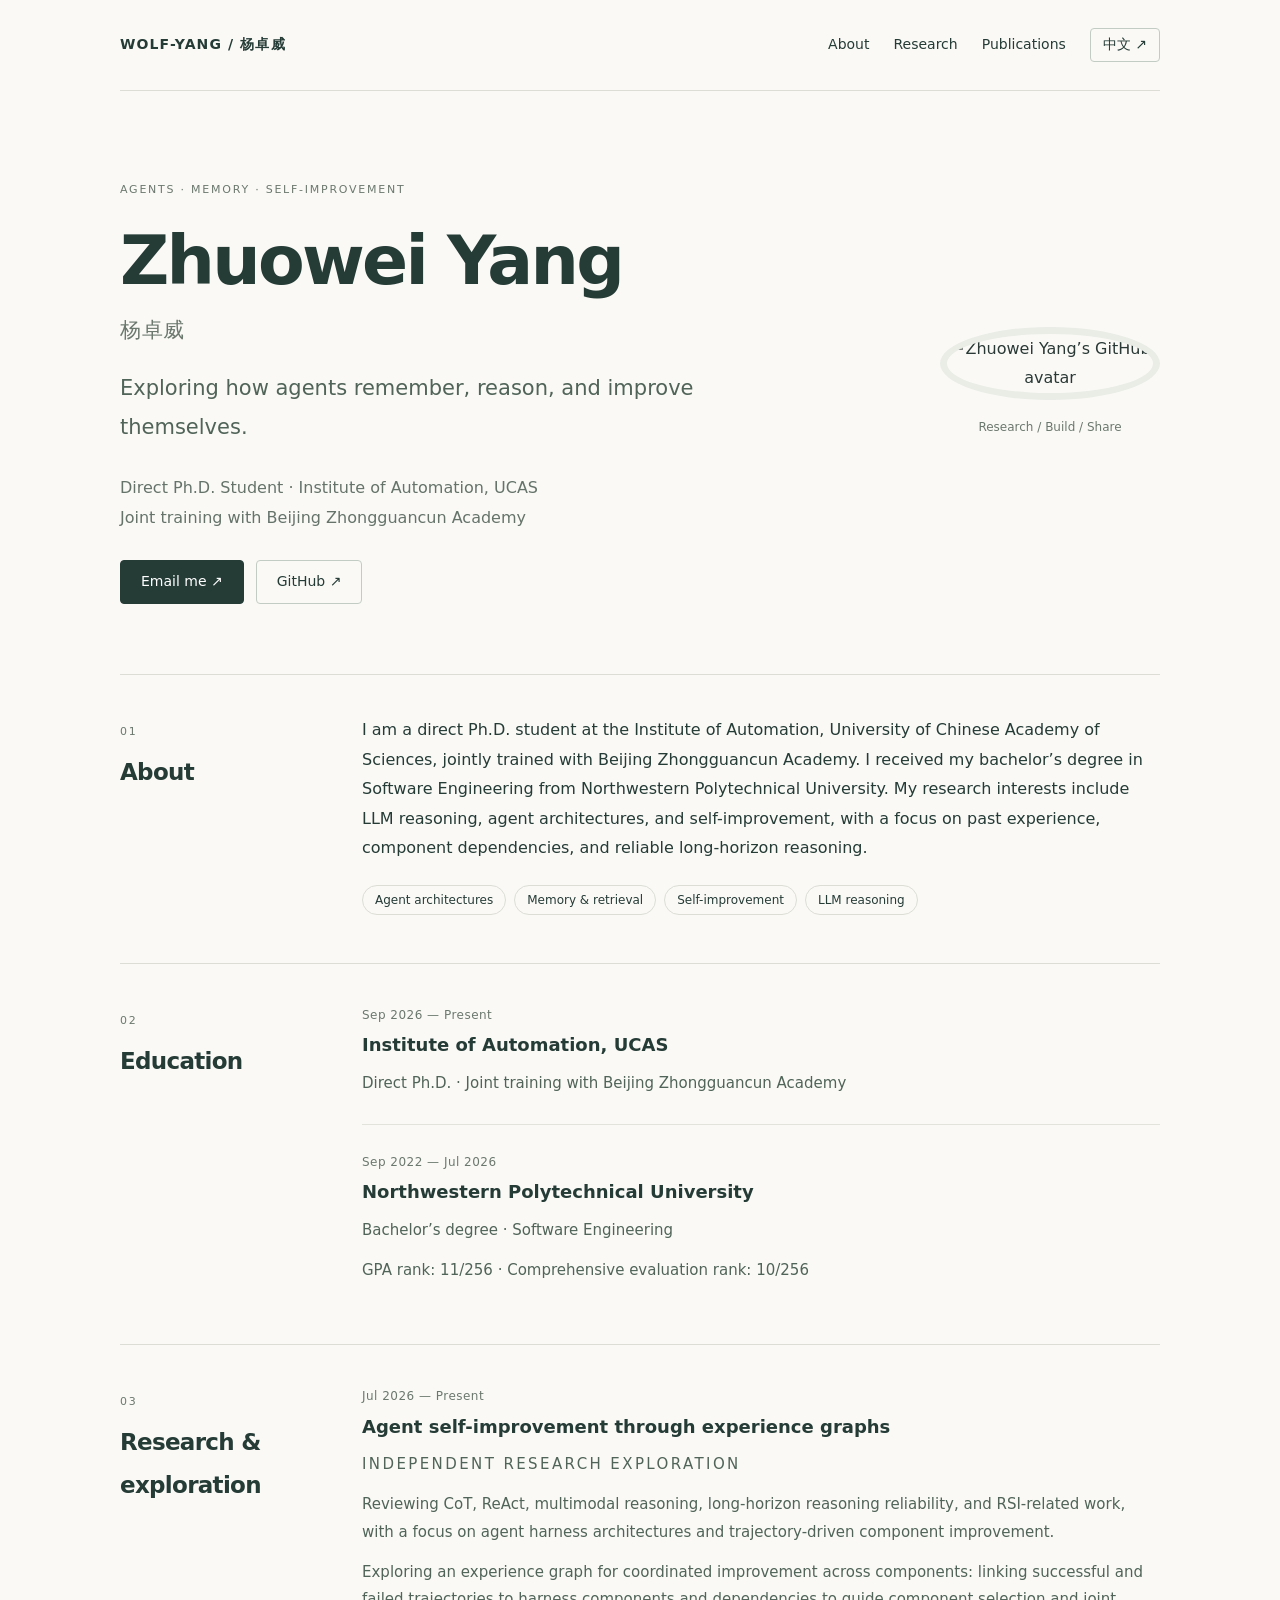
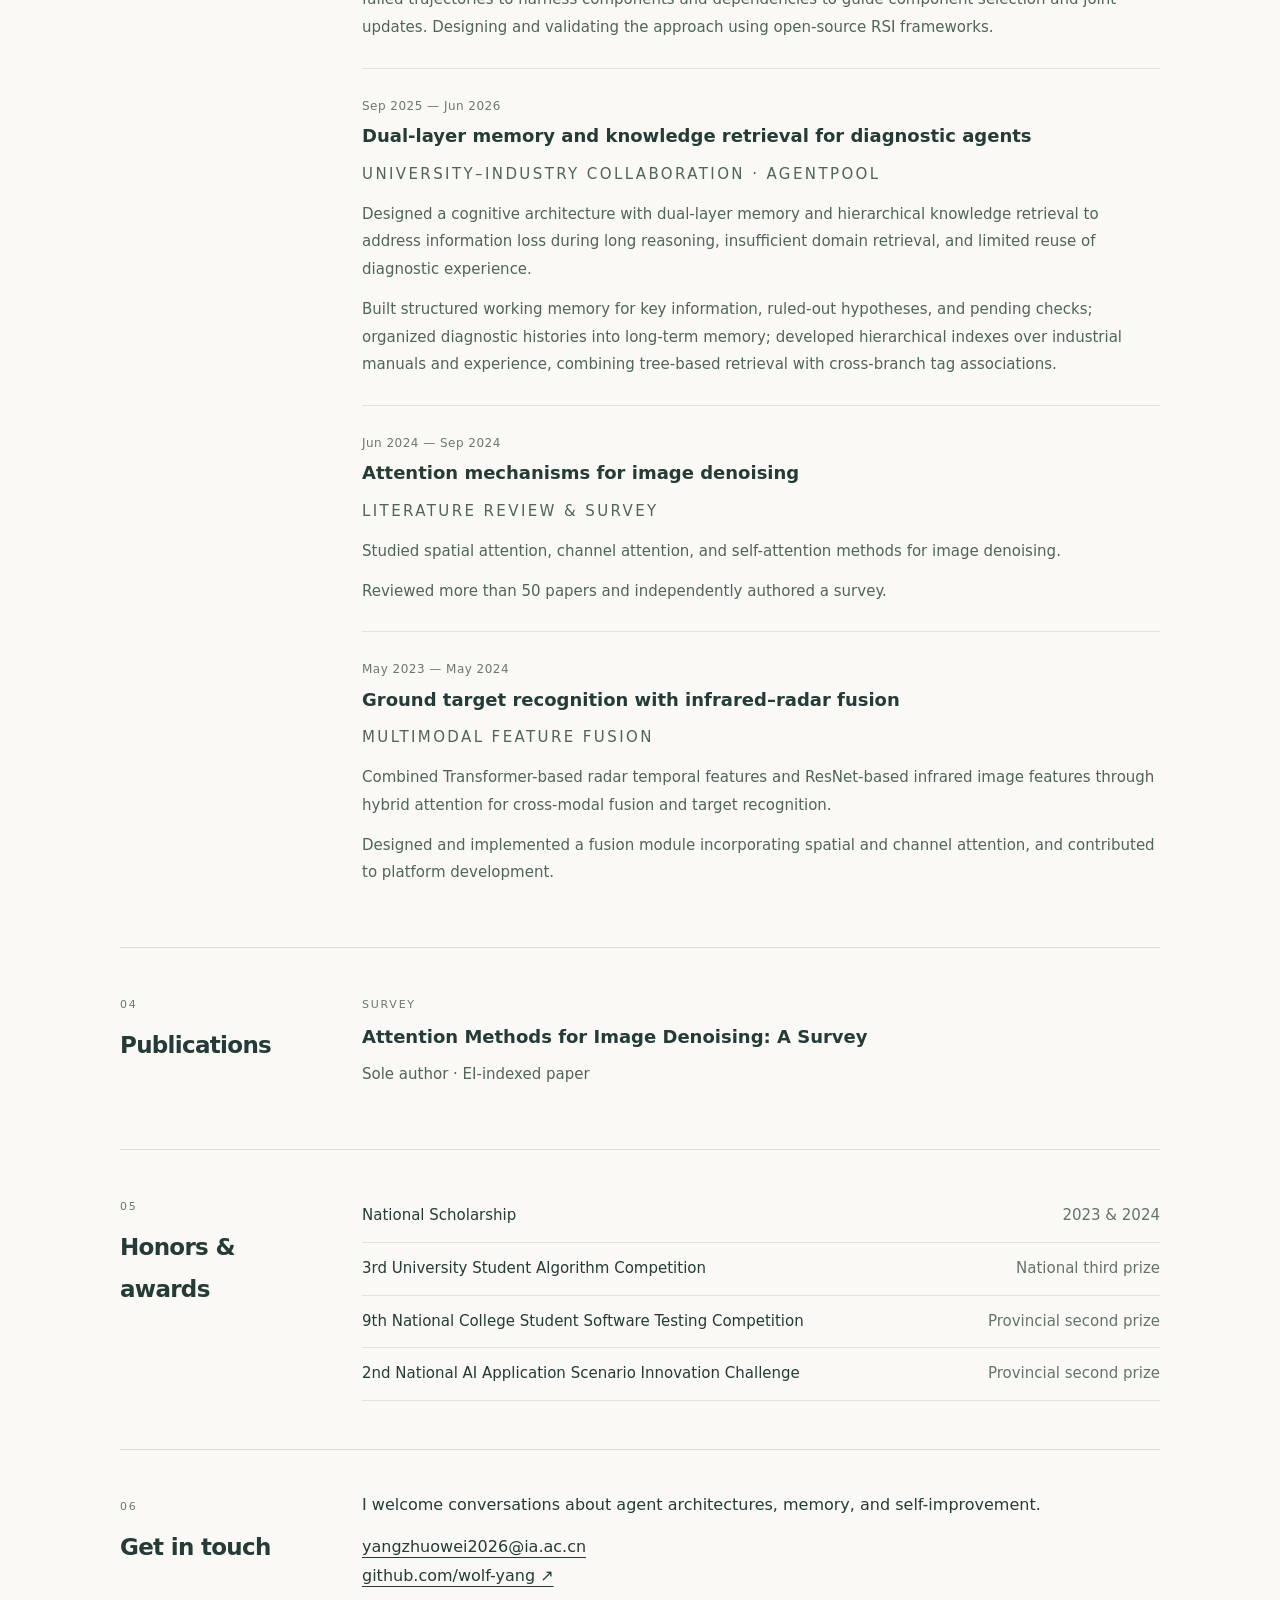
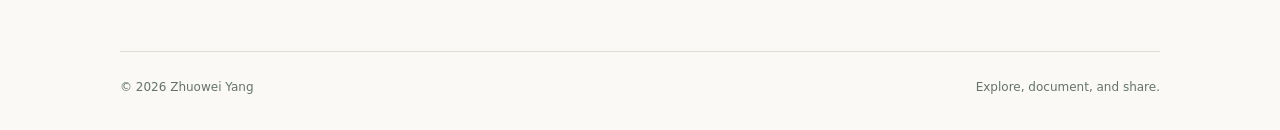
==== en.html @ c6e0c9f1 "Build bilingual personal website based on November 2026 CV" ====
<!doctype html><html lang="en"><head><meta charset="utf-8"><meta name="viewport" content="width=device-width,initial-scale=1"><title>Zhuowei Yang | Research</title><meta name="description" content="Exploring how agents remember, reason, and improve themselves."><link rel="stylesheet" href="style.css"><link rel="alternate" hreflang="zh-CN" href="https://wolf-yang.github.io/"><link rel="alternate" hreflang="en" href="https://wolf-yang.github.io/en.html"><link rel="canonical" href="https://wolf-yang.github.io/en.html"></head><body><div class="wrap"><header><a class="brand" href="#home">WOLF-YANG / 杨卓威</a><nav aria-label="Main navigation"><a href="#about">About</a><a href="#research">Research</a><a href="#publications">Publications</a><a class="language" href="index.html" lang="zh-CN">中文 ↗</a></nav></header><main id="home"><section class="hero"><div><span class="eyebrow">Agents · Memory · Self-improvement</span><h1>Zhuowei Yang<small>杨卓威</small></h1><p class="lead">Exploring how agents remember, reason, and improve themselves.</p><p class="muted">Direct Ph.D. Student · Institute of Automation, UCAS<br>Joint training with Beijing Zhongguancun Academy</p><div class="actions"><a class="button primary" href="mailto:yangzhuowei2026@ia.ac.cn">Email me ↗</a><a class="button" href="https://github.com/wolf-yang">GitHub ↗</a></div></div><div class="portrait"><img class="avatar" src="https://avatars.githubusercontent.com/u/239370938?v=4" alt="Zhuowei Yang’s GitHub avatar" width="170" height="170"><p>Research / Build / Share</p></div></section><section class="section" id="about"><div><span class="label">01</span><h2>About</h2></div><div><p>I am a direct Ph.D. student at the Institute of Automation, University of Chinese Academy of Sciences, jointly trained with Beijing Zhongguancun Academy. I received my bachelor’s degree in Software Engineering from Northwestern Polytechnical University. My research interests include LLM reasoning, agent architectures, and self-improvement, with a focus on past experience, component dependencies, and reliable long-horizon reasoning.</p><div class="tags"><span class="tag">Agent architectures</span><span class="tag">Memory & retrieval</span><span class="tag">Self-improvement</span><span class="tag">LLM reasoning</span></div></div></section><section class="section" id="education"><div><span class="label">02</span><h2>Education</h2></div><div><article class="entry"><div class="date">Sep 2026 — Present</div><h3>Institute of Automation, UCAS</h3><p>Direct Ph.D. · Joint training with Beijing Zhongguancun Academy</p></article><article class="entry"><div class="date">Sep 2022 — Jul 2026</div><h3>Northwestern Polytechnical University</h3><p>Bachelor’s degree · Software Engineering</p><p>GPA rank: 11/256 · Comprehensive evaluation rank: 10/256</p></article></div></section><section class="section" id="research"><div><span class="label">03</span><h2>Research & exploration</h2></div><div><article class="entry"><div class="date">Jul 2026 — Present</div><h3>Agent self-improvement through experience graphs</h3><p class="label">Independent research exploration</p><p>Reviewing CoT, ReAct, multimodal reasoning, long-horizon reasoning reliability, and RSI-related work, with a focus on agent harness architectures and trajectory-driven component improvement.</p><p>Exploring an experience graph for coordinated improvement across components: linking successful and failed trajectories to harness components and dependencies to guide component selection and joint updates. Designing and validating the approach using open-source RSI frameworks.</p></article><article class="entry"><div class="date">Sep 2025 — Jun 2026</div><h3>Dual-layer memory and knowledge retrieval for diagnostic agents</h3><p class="label">University–industry collaboration · AgentPool</p><p>Designed a cognitive architecture with dual-layer memory and hierarchical knowledge retrieval to address information loss during long reasoning, insufficient domain retrieval, and limited reuse of diagnostic experience.</p><p>Built structured working memory for key information, ruled-out hypotheses, and pending checks; organized diagnostic histories into long-term memory; developed hierarchical indexes over industrial manuals and experience, combining tree-based retrieval with cross-branch tag associations.</p></article><article class="entry"><div class="date">Jun 2024 — Sep 2024</div><h3>Attention mechanisms for image denoising</h3><p class="label">Literature review & survey</p><p>Studied spatial attention, channel attention, and self-attention methods for image denoising.</p><p>Reviewed more than 50 papers and independently authored a survey.</p></article><article class="entry"><div class="date">May 2023 — May 2024</div><h3>Ground target recognition with infrared–radar fusion</h3><p class="label">Multimodal feature fusion</p><p>Combined Transformer-based radar temporal features and ResNet-based infrared image features through hybrid attention for cross-modal fusion and target recognition.</p><p>Designed and implemented a fusion module incorporating spatial and channel attention, and contributed to platform development.</p></article></div></section><section class="section" id="publications"><div><span class="label">04</span><h2>Publications</h2></div><div><article class="entry"><span class="label">Survey</span><h3>Attention Methods for Image Denoising: A Survey</h3><p>Sole author · EI-indexed paper</p></article></div></section><section class="section" id="awards"><div><span class="label">05</span><h2>Honors & awards</h2></div><div><div class="award"><span>National Scholarship</span><span>2023 & 2024</span></div><div class="award"><span>3rd University Student Algorithm Competition</span><span>National third prize</span></div><div class="award"><span>9th National College Student Software Testing Competition</span><span>Provincial second prize</span></div><div class="award"><span>2nd National AI Application Scenario Innovation Challenge</span><span>Provincial second prize</span></div></div></section><section class="section" id="contact"><div><span class="label">06</span><h2>Get in touch</h2></div><div><p>I welcome conversations about agent architectures, memory, and self-improvement.</p><a class="email" href="mailto:yangzhuowei2026@ia.ac.cn">yangzhuowei2026@ia.ac.cn</a><p><a href="https://github.com/wolf-yang">github.com/wolf-yang ↗</a></p></div></section></main><footer><span>© 2026 Zhuowei Yang</span><span>Explore, document, and share.</span></footer></div></body></html>
---- style.css ----
*{box-sizing:border-box}html{scroll-behavior:smooth;scroll-padding-top:32px}body{margin:0;background:#faf9f6;color:#253b36;font:16px/1.85 system-ui,-apple-system,"Segoe UI",sans-serif}a{color:inherit;text-underline-offset:5px}a:focus-visible{outline:3px solid #a46a27;outline-offset:6px}.wrap{max-width:1120px;margin:auto;padding:0 40px}header{padding:28px 0;border-bottom:1px solid #dcded5;display:flex;justify-content:space-between;gap:24px;align-items:center}.brand{font-weight:700;text-decoration:none;letter-spacing:.08em;font-size:14px}nav{display:flex;gap:24px;font-size:14px;align-items:center}nav a{text-decoration:none}.language{border:1px solid #c3ccc4;border-radius:4px;padding:3px 12px}.hero{padding:82px 0 70px;display:grid;grid-template-columns:1fr 220px;gap:70px;align-items:center}.eyebrow,.label{font-size:11px;text-transform:uppercase;letter-spacing:.16em;color:#6b786e}h1{font-size:clamp(42px,6vw,68px);line-height:1.2;letter-spacing:-.04em;margin:18px 0}h1 small{display:block;font-size:21px;font-weight:400;letter-spacing:.03em;margin-top:16px;color:#6b786e}.lead{font-size:21px;max-width:620px;margin:26px 0;color:#506459}.avatar{width:170px;height:170px;border-radius:50%;object-fit:cover;filter:grayscale(30%);border:7px solid #e9ede4}.portrait{text-align:center}.portrait p{font-size:12px;color:#6b786e;margin-top:16px}.actions{display:flex;flex-wrap:wrap;gap:12px;margin-top:28px}.button{padding:8px 20px;border:1px solid #c3ccc4;border-radius:4px;text-decoration:none;font-size:14px}.primary{background:#253b36;color:#fff;border-color:#253b36}.section{border-top:1px solid #dcded5;padding:40px 0 48px;display:grid;grid-template-columns:210px 1fr;gap:32px}h2{font-size:23px;margin:6px 0 0;letter-spacing:-.03em}h3{font-size:18px;margin:5px 0 10px;font-weight:650;line-height:1.6}p{margin:0 0 12px}.muted{color:#65736b}.tags{display:flex;gap:8px;flex-wrap:wrap;margin-top:22px}.tag{padding:3px 12px;border:1px solid #dcded5;border-radius:30px;font-size:12px}.entry+.entry{border-top:1px solid #e2e4dc;margin-top:26px;padding-top:26px}.entry .date{font-size:12px;color:#6b786e;letter-spacing:.04em}.entry p{font-size:15px;color:#506459}.entry ul{margin:8px 0 0;padding-left:20px;font-size:15px;color:#506459}.award{display:flex;justify-content:space-between;gap:30px;padding:12px 0;border-bottom:1px solid #e2e4dc;font-size:15px}.award span:last-child{flex-shrink:0;color:#65736b}footer{border-top:1px solid #dcded5;display:flex;justify-content:space-between;padding:24px 0 32px;font-size:12px;color:#65736b}.email{overflow-wrap:anywhere}@media(max-width:760px){.wrap{padding:0 22px}header{flex-wrap:wrap;gap:14px}nav{gap:16px;font-size:13px}.hero{grid-template-columns:1fr;padding:45px 0;gap:24px}.portrait{display:none}.section{grid-template-columns:1fr;gap:20px;padding:28px 0 34px}.lead{font-size:18px}.award{flex-direction:column;gap:0}footer{gap:14px;flex-wrap:wrap}}@media(prefers-reduced-motion:reduce){html{scroll-behavior:auto}}
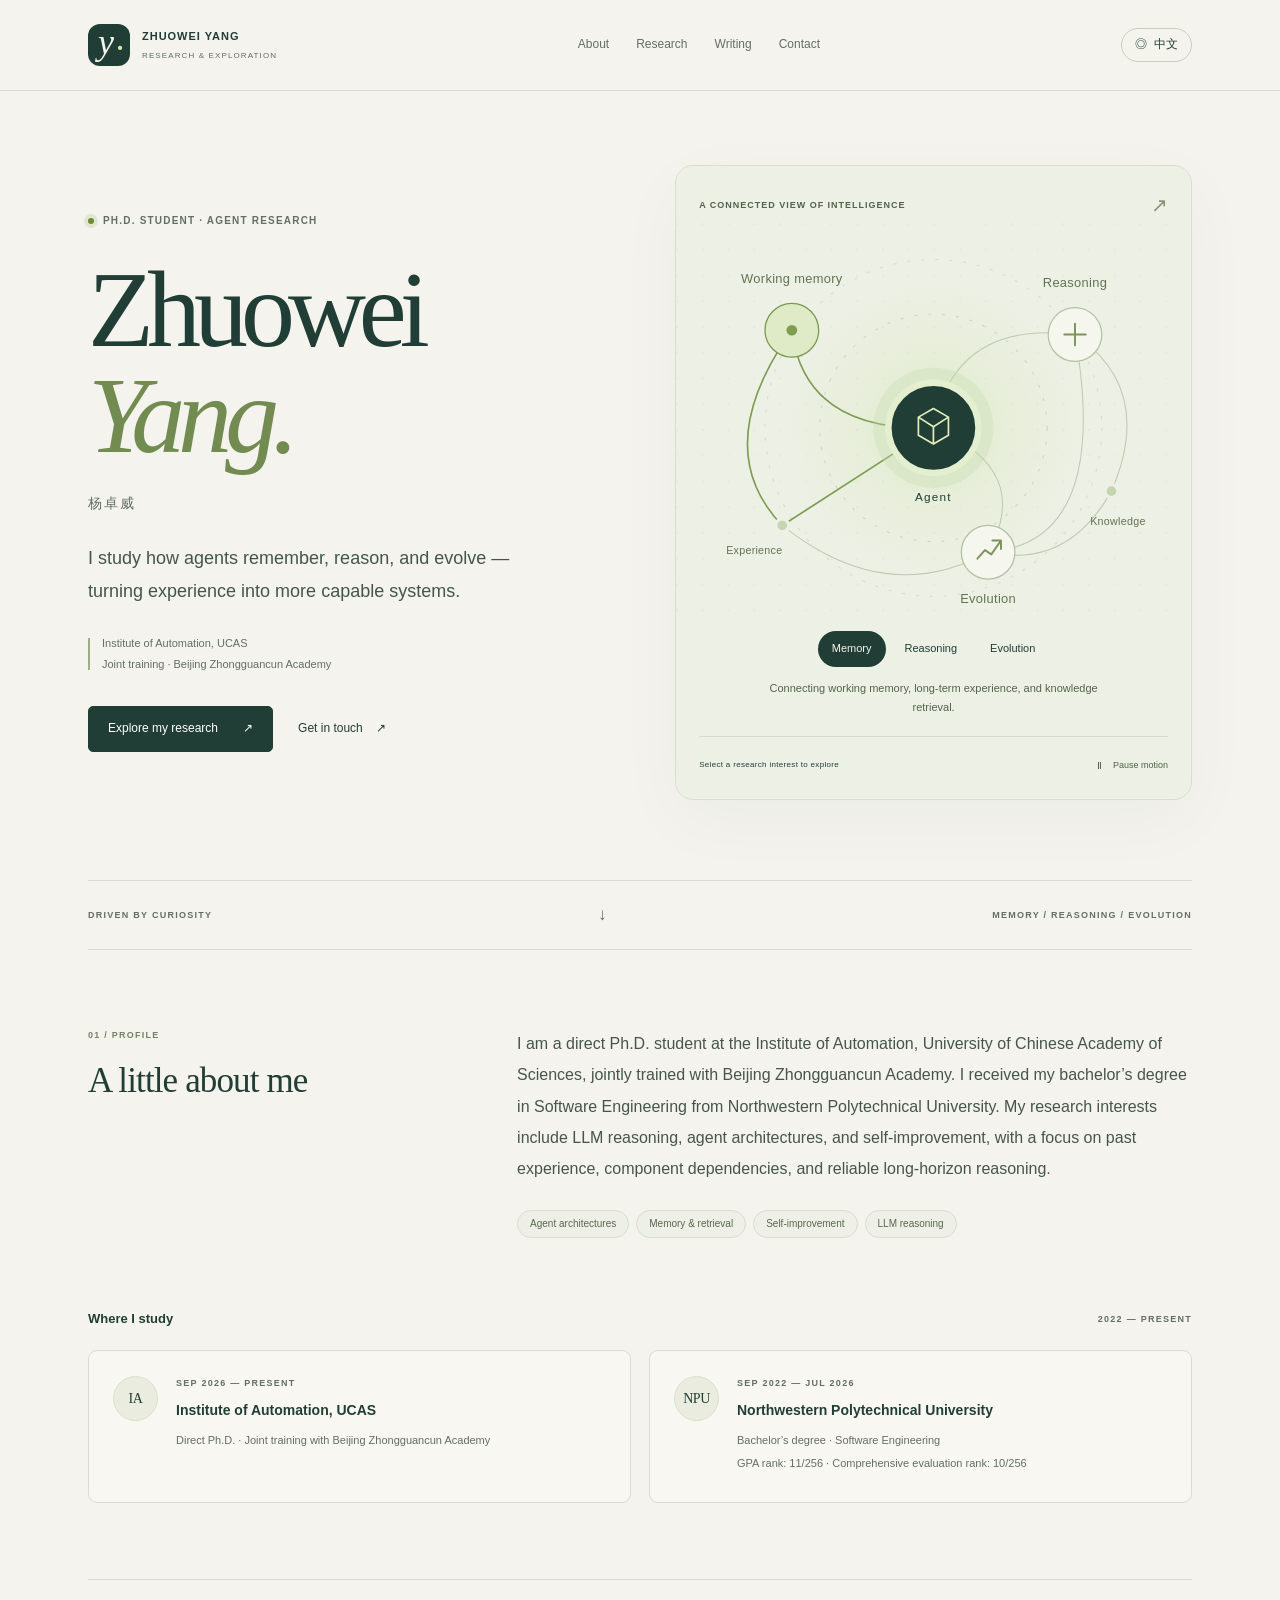
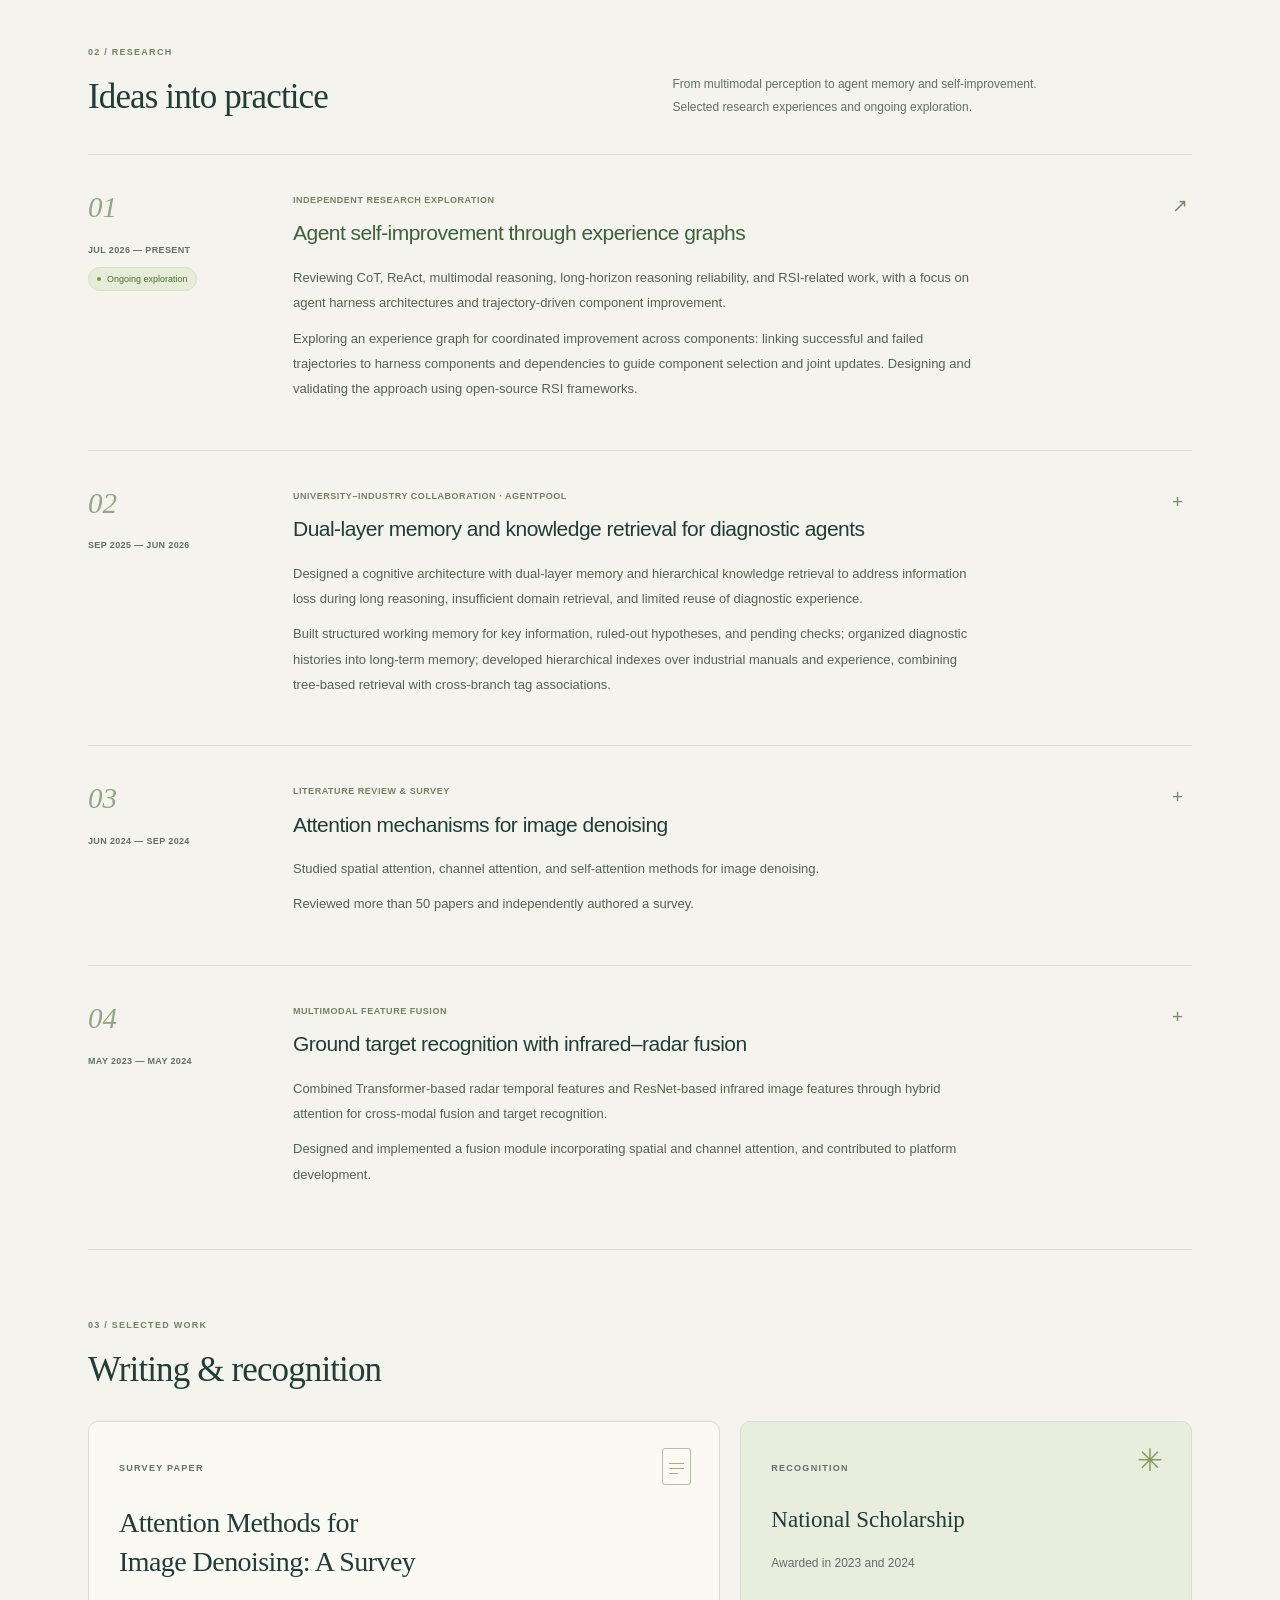
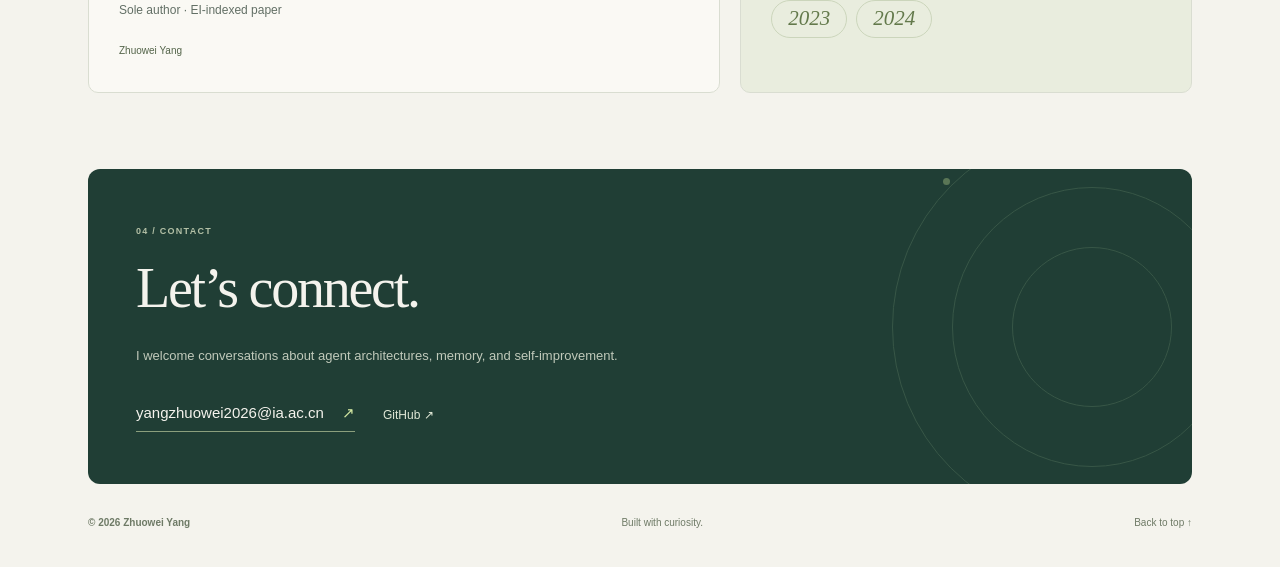
==== commit eb808256: "Redesign personal site with English default and interactive research graph" ====
--- a/en.html
+++ b/en.html
@@ -1 +1,27 @@
-<!doctype html><html lang="en"><head><meta charset="utf-8"><meta name="viewport" content="width=device-width,initial-scale=1"><title>Zhuowei Yang | Research</title><meta name="description" content="Exploring how agents remember, reason, and improve themselves."><link rel="stylesheet" href="style.css"><link rel="alternate" hreflang="zh-CN" href="https://wolf-yang.github.io/"><link rel="alternate" hreflang="en" href="https://wolf-yang.github.io/en.html"><link rel="canonical" href="https://wolf-yang.github.io/en.html"></head><body><div class="wrap"><header><a class="brand" href="#home">WOLF-YANG / 杨卓威</a><nav aria-label="Main navigation"><a href="#about">About</a><a href="#research">Research</a><a href="#publications">Publications</a><a class="language" href="index.html" lang="zh-CN">中文 ↗</a></nav></header><main id="home"><section class="hero"><div><span class="eyebrow">Agents · Memory · Self-improvement</span><h1>Zhuowei Yang<small>杨卓威</small></h1><p class="lead">Exploring how agents remember, reason, and improve themselves.</p><p class="muted">Direct Ph.D. Student · Institute of Automation, UCAS<br>Joint training with Beijing Zhongguancun Academy</p><div class="actions"><a class="button primary" href="mailto:yangzhuowei2026@ia.ac.cn">Email me ↗</a><a class="button" href="https://github.com/wolf-yang">GitHub ↗</a></div></div><div class="portrait"><img class="avatar" src="https://avatars.githubusercontent.com/u/239370938?v=4" alt="Zhuowei Yang’s GitHub avatar" width="170" height="170"><p>Research / Build / Share</p></div></section><section class="section" id="about"><div><span class="label">01</span><h2>About</h2></div><div><p>I am a direct Ph.D. student at the Institute of Automation, University of Chinese Academy of Sciences, jointly trained with Beijing Zhongguancun Academy. I received my bachelor’s degree in Software Engineering from Northwestern Polytechnical University. My research interests include LLM reasoning, agent architectures, and self-improvement, with a focus on past experience, component dependencies, and reliable long-horizon reasoning.</p><div class="tags"><span class="tag">Agent architectures</span><span class="tag">Memory & retrieval</span><span class="tag">Self-improvement</span><span class="tag">LLM reasoning</span></div></div></section><section class="section" id="education"><div><span class="label">02</span><h2>Education</h2></div><div><article class="entry"><div class="date">Sep 2026 — Present</div><h3>Institute of Automation, UCAS</h3><p>Direct Ph.D. · Joint training with Beijing Zhongguancun Academy</p></article><article class="entry"><div class="date">Sep 2022 — Jul 2026</div><h3>Northwestern Polytechnical University</h3><p>Bachelor’s degree · Software Engineering</p><p>GPA rank: 11/256 · Comprehensive evaluation rank: 10/256</p></article></div></section><section class="section" id="research"><div><span class="label">03</span><h2>Research & exploration</h2></div><div><article class="entry"><div class="date">Jul 2026 — Present</div><h3>Agent self-improvement through experience graphs</h3><p class="label">Independent research exploration</p><p>Reviewing CoT, ReAct, multimodal reasoning, long-horizon reasoning reliability, and RSI-related work, with a focus on agent harness architectures and trajectory-driven component improvement.</p><p>Exploring an experience graph for coordinated improvement across components: linking successful and failed trajectories to harness components and dependencies to guide component selection and joint updates. Designing and validating the approach using open-source RSI frameworks.</p></article><article class="entry"><div class="date">Sep 2025 — Jun 2026</div><h3>Dual-layer memory and knowledge retrieval for diagnostic agents</h3><p class="label">University–industry collaboration · AgentPool</p><p>Designed a cognitive architecture with dual-layer memory and hierarchical knowledge retrieval to address information loss during long reasoning, insufficient domain retrieval, and limited reuse of diagnostic experience.</p><p>Built structured working memory for key information, ruled-out hypotheses, and pending checks; organized diagnostic histories into long-term memory; developed hierarchical indexes over industrial manuals and experience, combining tree-based retrieval with cross-branch tag associations.</p></article><article class="entry"><div class="date">Jun 2024 — Sep 2024</div><h3>Attention mechanisms for image denoising</h3><p class="label">Literature review & survey</p><p>Studied spatial attention, channel attention, and self-attention methods for image denoising.</p><p>Reviewed more than 50 papers and independently authored a survey.</p></article><article class="entry"><div class="date">May 2023 — May 2024</div><h3>Ground target recognition with infrared–radar fusion</h3><p class="label">Multimodal feature fusion</p><p>Combined Transformer-based radar temporal features and ResNet-based infrared image features through hybrid attention for cross-modal fusion and target recognition.</p><p>Designed and implemented a fusion module incorporating spatial and channel attention, and contributed to platform development.</p></article></div></section><section class="section" id="publications"><div><span class="label">04</span><h2>Publications</h2></div><div><article class="entry"><span class="label">Survey</span><h3>Attention Methods for Image Denoising: A Survey</h3><p>Sole author · EI-indexed paper</p></article></div></section><section class="section" id="awards"><div><span class="label">05</span><h2>Honors & awards</h2></div><div><div class="award"><span>National Scholarship</span><span>2023 & 2024</span></div><div class="award"><span>3rd University Student Algorithm Competition</span><span>National third prize</span></div><div class="award"><span>9th National College Student Software Testing Competition</span><span>Provincial second prize</span></div><div class="award"><span>2nd National AI Application Scenario Innovation Challenge</span><span>Provincial second prize</span></div></div></section><section class="section" id="contact"><div><span class="label">06</span><h2>Get in touch</h2></div><div><p>I welcome conversations about agent architectures, memory, and self-improvement.</p><a class="email" href="mailto:yangzhuowei2026@ia.ac.cn">yangzhuowei2026@ia.ac.cn</a><p><a href="https://github.com/wolf-yang">github.com/wolf-yang ↗</a></p></div></section></main><footer><span>© 2026 Zhuowei Yang</span><span>Explore, document, and share.</span></footer></div></body></html>+<!doctype html>
+<html lang="en"><head><meta charset="utf-8"><meta name="viewport" content="width=device-width,initial-scale=1"><meta name="theme-color" content="#f4f3ed"><meta name="description" content="I study how agents remember, reason, and evolve — turning experience into more capable systems."><meta property="og:type" content="website"><meta property="og:title" content="Zhuowei Yang · Agent Research"><meta property="og:description" content="I study how agents remember, reason, and evolve — turning experience into more capable systems."><meta property="og:url" content="https://wolf-yang.github.io/"><title>Zhuowei Yang · Agent Research</title><link rel="icon" type="image/svg+xml" href="favicon.svg"><link rel="stylesheet" href="style.css?v=2"><link rel="alternate" hreflang="en" href="https://wolf-yang.github.io/"><link rel="alternate" hreflang="zh-CN" href="https://wolf-yang.github.io/zh.html"><link rel="alternate" hreflang="x-default" href="https://wolf-yang.github.io/"><link rel="canonical" href="https://wolf-yang.github.io/"><script src="main.js?v=2" defer></script></head>
+<body><a class="skip-link" href="#main">Skip to content</a><div class="reading-progress" aria-hidden="true"></div>
+<header class="site-header"><div class="container header-inner"><a class="brand" href="#home" aria-label="Zhuowei Yang"><span class="monogram" aria-hidden="true">y<span>·</span></span><span>ZHUOWEI YANG<span class="brand-sub">RESEARCH & EXPLORATION</span></span></a><nav aria-label="Main navigation"><a href="#about">About</a><a href="#research">Research</a><a href="#publications">Writing</a><a href="#contact">Contact</a></nav><a class="language-switch" href="zh.html" lang="zh-CN" aria-label="Switch to Chinese"><span aria-hidden="true">◎</span> 中文</a></div></header>
+<main id="main"><div class="container"><section class="hero" id="home" aria-labelledby="hero-title"><div class="hero-copy"><div class="eyebrow"><span class="status-dot" aria-hidden="true"></span>Ph.D. student · Agent research</div><h1 id="hero-title">Zhuowei<br><em>Yang.</em></h1><p class="other-name">杨卓威</p><p class="hero-lead">I study how agents remember, reason, and evolve — turning experience into more capable systems.</p><div class="affiliation"><span class="tiny-line" aria-hidden="true"></span><div><p>Institute of Automation, UCAS</p><p>Joint training · Beijing Zhongguancun Academy</p></div></div><div class="hero-actions"><a class="button primary" href="#research">Explore my research <span aria-hidden="true">↗</span></a><a class="text-link" href="#contact">Get in touch <span aria-hidden="true">↗</span></a></div></div><figure class="research-map" data-focus="memory" aria-labelledby="map-title">
+    <div class="map-top"><span class="micro" id="map-title">A connected view of intelligence</span><span class="map-symbol" aria-hidden="true">↗</span></div>
+    <div class="graph-stage"><div class="graph-glow" aria-hidden="true"></div>
+    <svg class="agent-graph" viewBox="0 0 480 380" role="img" aria-label="Conceptual graph connecting memory, reasoning, evolution, knowledge, and experience around an agent. Research interests, not experimental results.">
+    <defs><pattern id="grid" width="24" height="24" patternUnits="userSpaceOnUse"><circle cx="1" cy="1" r=".8" fill="#aec0b8" opacity=".24"/></pattern></defs>
+    <rect width="480" height="380" fill="url(#grid)"/>
+    <circle class="orbit orbit-outer" cx="240" cy="191" r="157"/><circle class="orbit" cx="240" cy="191" r="106"/>
+    <g class="edges"><path class="edge memory" d="M240 191 Q120 195 108 100"/><path class="edge reasoning" d="M240 191 Q260 90 372 104"/><path class="edge evolution" d="M240 191 Q334 230 291 307"/><path class="edge memory" d="M108 100 Q30 210 99 282"/><path class="edge reasoning" d="M372 104 Q447 155 406 250"/><path class="edge evolution" d="M291 307 Q196 359 99 282"/><path class="edge reasoning" d="M406 250 Q365 323 291 307"/><path class="edge memory" d="M99 282 L240 191"/><path class="edge evolution" d="M372 104 Q406 298 291 307"/></g>
+    <g class="signals" aria-hidden="true"><path class="signal memory" d="M108 100 Q120 195 240 191"/><path class="signal reasoning" d="M240 191 Q260 90 372 104"/><path class="signal evolution" d="M291 307 Q334 230 240 191"/></g>
+    <g class="satellite memory"><circle cx="108" cy="100" r="25"/><circle class="node-core" cx="108" cy="100" r="5"/><text x="108" y="56" text-anchor="middle">Working memory</text></g>
+    <g class="satellite reasoning"><circle cx="372" cy="104" r="25"/><path class="node-glyph" d="M362 104h20m-10-10v20"/><text x="372" y="60" text-anchor="middle">Reasoning</text></g>
+    <g class="satellite evolution"><circle cx="291" cy="307" r="25"/><path class="node-glyph" d="M281 313l7-8 6 4 9-13m-8 0h8v8"/><text x="291" y="354" text-anchor="middle">Evolution</text></g>
+    <g class="minor-node"><circle cx="99" cy="282" r="6"/><text x="73" y="309" text-anchor="middle">Experience</text><circle cx="406" cy="250" r="6"/><text x="412" y="282" text-anchor="middle">Knowledge</text></g>
+    <g class="hub"><circle class="hub-halo" cx="240" cy="191" r="56"/><circle class="hub-core" cx="240" cy="191" r="42"/><path class="hub-glyph" d="M226 181l14-8 14 8v17l-14 8-14-8zm0 0 14 9 14-9m-14 9v16"/><text x="240" y="259" text-anchor="middle">Agent</text></g>
+    </svg></div>
+    <figcaption><div class="lens-controls js-only" role="group" aria-label="Select a research interest to explore"><button type="button" class="lens" data-lens="memory" data-description="Connecting working memory, long-term experience, and knowledge retrieval." aria-pressed="true">Memory</button><button type="button" class="lens" data-lens="reasoning" data-description="Exploring agent architectures and reliable long-horizon reasoning." aria-pressed="false">Reasoning</button><button type="button" class="lens" data-lens="evolution" data-description="Linking trajectories and component dependencies to guide self-improvement." aria-pressed="false">Evolution</button></div><p id="lens-description" aria-live="polite">Connecting working memory, long-term experience, and knowledge retrieval.</p><div class="map-bottom"><span class="micro">Select a research interest to explore</span><button class="motion-button js-only" type="button" data-pause-label="Pause motion" data-resume-label="Resume motion" aria-label="Pause motion" aria-pressed="false"><span class="motion-icon" aria-hidden="true">Ⅱ</span><span class="motion-label">Pause motion</span></button></div></figcaption></figure></section>
+<div class="section-divider"><span class="micro">DRIVEN BY CURIOSITY</span><span aria-hidden="true">↓</span><span class="micro">MEMORY / REASONING / EVOLUTION</span></div>
+<section class="section about-section" id="about" aria-labelledby="about-title"><div class="section-heading reveal"><span class="section-index">01 / PROFILE</span><h2 id="about-title">A little about me</h2></div><div class="about-content reveal"><p class="about-text">I am a direct Ph.D. student at the Institute of Automation, University of Chinese Academy of Sciences, jointly trained with Beijing Zhongguancun Academy. I received my bachelor’s degree in Software Engineering from Northwestern Polytechnical University. My research interests include LLM reasoning, agent architectures, and self-improvement, with a focus on past experience, component dependencies, and reliable long-horizon reasoning.</p><div class="tags"><span class="tag">Agent architectures</span><span class="tag">Memory & retrieval</span><span class="tag">Self-improvement</span><span class="tag">LLM reasoning</span></div></div></section>
+<section class="education-section" aria-labelledby="education-title"><div class="subsection-title"><h2 id="education-title">Where I study</h2><span class="micro">2022 — PRESENT</span></div><div class="education-grid"><article class="education-card reveal"><span class="school-mark" aria-hidden="true">IA</span><div><p class="micro">Sep 2026 — Present</p><h3>Institute of Automation, UCAS</h3><p class="muted">Direct Ph.D. · Joint training with Beijing Zhongguancun Academy</p></div></article><article class="education-card reveal"><span class="school-mark" aria-hidden="true">NPU</span><div><p class="micro">Sep 2022 — Jul 2026</p><h3>Northwestern Polytechnical University</h3><p class="muted">Bachelor’s degree · Software Engineering</p><p class="muted">GPA rank: 11/256 · Comprehensive evaluation rank: 10/256</p></div></article></div></section>
+<section class="research-section" id="research" aria-labelledby="research-title"><div class="research-header reveal"><div><span class="section-index">02 / RESEARCH</span><h2 id="research-title">Ideas into practice</h2></div><p class="muted">From multimodal perception to agent memory and self-improvement. Selected research experiences and ongoing exploration.</p></div><div class="projects"><article class="project reveal" id="project-1"><div class="project-meta"><span class="project-number">01</span><span class="micro">Jul 2026 — Present</span><span class="ongoing"><i></i>Ongoing exploration</span></div><div class="project-body"><span class="micro">Independent research exploration</span><h3>Agent self-improvement through experience graphs</h3><p>Reviewing CoT, ReAct, multimodal reasoning, long-horizon reasoning reliability, and RSI-related work, with a focus on agent harness architectures and trajectory-driven component improvement.</p><p>Exploring an experience graph for coordinated improvement across components: linking successful and failed trajectories to harness components and dependencies to guide component selection and joint updates. Designing and validating the approach using open-source RSI frameworks.</p></div><span class="project-cross" aria-hidden="true">↗</span></article><article class="project reveal" id="project-2"><div class="project-meta"><span class="project-number">02</span><span class="micro">Sep 2025 — Jun 2026</span></div><div class="project-body"><span class="micro">University–industry collaboration · AgentPool</span><h3>Dual-layer memory and knowledge retrieval for diagnostic agents</h3><p>Designed a cognitive architecture with dual-layer memory and hierarchical knowledge retrieval to address information loss during long reasoning, insufficient domain retrieval, and limited reuse of diagnostic experience.</p><p>Built structured working memory for key information, ruled-out hypotheses, and pending checks; organized diagnostic histories into long-term memory; developed hierarchical indexes over industrial manuals and experience, combining tree-based retrieval with cross-branch tag associations.</p></div><span class="project-cross" aria-hidden="true">+</span></article><article class="project reveal" id="project-3"><div class="project-meta"><span class="project-number">03</span><span class="micro">Jun 2024 — Sep 2024</span></div><div class="project-body"><span class="micro">Literature review & survey</span><h3>Attention mechanisms for image denoising</h3><p>Studied spatial attention, channel attention, and self-attention methods for image denoising.</p><p>Reviewed more than 50 papers and independently authored a survey.</p></div><span class="project-cross" aria-hidden="true">+</span></article><article class="project reveal" id="project-4"><div class="project-meta"><span class="project-number">04</span><span class="micro">May 2023 — May 2024</span></div><div class="project-body"><span class="micro">Multimodal feature fusion</span><h3>Ground target recognition with infrared–radar fusion</h3><p>Combined Transformer-based radar temporal features and ResNet-based infrared image features through hybrid attention for cross-modal fusion and target recognition.</p><p>Designed and implemented a fusion module incorporating spatial and channel attention, and contributed to platform development.</p></div><span class="project-cross" aria-hidden="true">+</span></article></div></section>
+<section class="writing-section" id="publications" aria-labelledby="writing-title"><div class="section-heading reveal"><span class="section-index">03 / SELECTED WORK</span><h2 id="writing-title">Writing & recognition</h2></div><div class="writing-grid"><article class="publication-card reveal"><div class="paper-icon" aria-hidden="true"><span></span><span></span><span></span></div><span class="micro">Survey paper</span><h3>Attention Methods for<br>Image Denoising: A Survey</h3><p>Sole author · EI-indexed paper</p><span class="paper-author">Zhuowei Yang</span></article><article class="award-card reveal"><div class="award-symbol" aria-hidden="true">✳</div><span class="micro">RECOGNITION</span><h3>National Scholarship</h3><p>Awarded in 2023 and 2024</p><div class="award-years"><span>2023</span><span>2024</span></div></article></div></section>
+<section class="contact-section reveal" id="contact" aria-labelledby="contact-title"><div class="contact-decoration" aria-hidden="true"><span></span><span></span><span></span></div><div class="contact-content"><span class="section-index">04 / CONTACT</span><h2 id="contact-title">Let’s connect.</h2><p>I welcome conversations about agent architectures, memory, and self-improvement.</p><div class="contact-links"><a class="email-link" href="mailto:yangzhuowei2026@ia.ac.cn">yangzhuowei2026@ia.ac.cn <span aria-hidden="true">↗</span></a><a class="github-link" href="https://github.com/wolf-yang">GitHub <span aria-hidden="true">↗</span></a></div></div></section>
+<footer><a class="footer-name" href="#home">© 2026 Zhuowei Yang</a><span>Built with curiosity.</span><a href="#home">Back to top ↑</a></footer></div></main></body></html>
--- a/style.css
+++ b/style.css
@@ -1 +1,19 @@
-*{box-sizing:border-box}html{scroll-behavior:smooth;scroll-padding-top:32px}body{margin:0;background:#faf9f6;color:#253b36;font:16px/1.85 system-ui,-apple-system,"Segoe UI",sans-serif}a{color:inherit;text-underline-offset:5px}a:focus-visible{outline:3px solid #a46a27;outline-offset:6px}.wrap{max-width:1120px;margin:auto;padding:0 40px}header{padding:28px 0;border-bottom:1px solid #dcded5;display:flex;justify-content:space-between;gap:24px;align-items:center}.brand{font-weight:700;text-decoration:none;letter-spacing:.08em;font-size:14px}nav{display:flex;gap:24px;font-size:14px;align-items:center}nav a{text-decoration:none}.language{border:1px solid #c3ccc4;border-radius:4px;padding:3px 12px}.hero{padding:82px 0 70px;display:grid;grid-template-columns:1fr 220px;gap:70px;align-items:center}.eyebrow,.label{font-size:11px;text-transform:uppercase;letter-spacing:.16em;color:#6b786e}h1{font-size:clamp(42px,6vw,68px);line-height:1.2;letter-spacing:-.04em;margin:18px 0}h1 small{display:block;font-size:21px;font-weight:400;letter-spacing:.03em;margin-top:16px;color:#6b786e}.lead{font-size:21px;max-width:620px;margin:26px 0;color:#506459}.avatar{width:170px;height:170px;border-radius:50%;object-fit:cover;filter:grayscale(30%);border:7px solid #e9ede4}.portrait{text-align:center}.portrait p{font-size:12px;color:#6b786e;margin-top:16px}.actions{display:flex;flex-wrap:wrap;gap:12px;margin-top:28px}.button{padding:8px 20px;border:1px solid #c3ccc4;border-radius:4px;text-decoration:none;font-size:14px}.primary{background:#253b36;color:#fff;border-color:#253b36}.section{border-top:1px solid #dcded5;padding:40px 0 48px;display:grid;grid-template-columns:210px 1fr;gap:32px}h2{font-size:23px;margin:6px 0 0;letter-spacing:-.03em}h3{font-size:18px;margin:5px 0 10px;font-weight:650;line-height:1.6}p{margin:0 0 12px}.muted{color:#65736b}.tags{display:flex;gap:8px;flex-wrap:wrap;margin-top:22px}.tag{padding:3px 12px;border:1px solid #dcded5;border-radius:30px;font-size:12px}.entry+.entry{border-top:1px solid #e2e4dc;margin-top:26px;padding-top:26px}.entry .date{font-size:12px;color:#6b786e;letter-spacing:.04em}.entry p{font-size:15px;color:#506459}.entry ul{margin:8px 0 0;padding-left:20px;font-size:15px;color:#506459}.award{display:flex;justify-content:space-between;gap:30px;padding:12px 0;border-bottom:1px solid #e2e4dc;font-size:15px}.award span:last-child{flex-shrink:0;color:#65736b}footer{border-top:1px solid #dcded5;display:flex;justify-content:space-between;padding:24px 0 32px;font-size:12px;color:#65736b}.email{overflow-wrap:anywhere}@media(max-width:760px){.wrap{padding:0 22px}header{flex-wrap:wrap;gap:14px}nav{gap:16px;font-size:13px}.hero{grid-template-columns:1fr;padding:45px 0;gap:24px}.portrait{display:none}.section{grid-template-columns:1fr;gap:20px;padding:28px 0 34px}.lead{font-size:18px}.award{flex-direction:column;gap:0}footer{gap:14px;flex-wrap:wrap}}@media(prefers-reduced-motion:reduce){html{scroll-behavior:auto}}+:root{--paper:#f4f3ed;--ink:#203e35;--muted:#626f65;--line:#d9ddd1;--accent:#d3e8a2;--serif:Georgia,"Times New Roman","Songti SC","Noto Serif CJK SC",serif;--sans:Inter,-apple-system,BlinkMacSystemFont,"Segoe UI","PingFang SC","Microsoft YaHei",sans-serif;--progress:0;color-scheme:light}
+*{box-sizing:border-box}html{scroll-behavior:smooth;scroll-padding-top:106px}body{margin:0;background:var(--paper);color:var(--ink);font-family:var(--sans);font-size:15px;line-height:1.8;-webkit-font-smoothing:antialiased}::selection{background:var(--accent);color:var(--ink)}a{color:inherit;text-decoration-thickness:1px;text-underline-offset:5px}button{font:inherit;color:inherit}a,button{-webkit-tap-highlight-color:transparent}a:focus-visible,button:focus-visible{outline:3px solid #789b43;outline-offset:5px}button{cursor:pointer}p{margin:0 0 14px}h1,h2,h3{margin:0;font-weight:500}svg{display:block}.container{width:min(1200px,100%);margin:0 auto;padding:0 48px}.micro,.eyebrow,.section-index{font-size:10px;font-weight:600;letter-spacing:.14em;line-height:1.6;text-transform:uppercase}.muted{color:var(--muted)}.js-only{display:none}.has-js .js-only{display:flex}.skip-link{position:fixed;top:-100px;left:20px;padding:10px 18px;z-index:100;background:var(--ink);color:white}.skip-link:focus{top:12px}.reading-progress{height:2px;position:fixed;inset:0 0 auto;z-index:60;transform:scaleX(var(--progress));transform-origin:left;background:#7f9e49;pointer-events:none}
+.site-header{position:sticky;top:0;z-index:50;background:rgba(244,243,237,.94);border-bottom:1px solid var(--line);backdrop-filter:blur(16px)}.header-inner{display:flex;align-items:center;justify-content:space-between;gap:24px;min-height:90px}.brand{display:flex;align-items:center;gap:12px;text-decoration:none;font-size:11px;font-weight:650;letter-spacing:.09em;flex-shrink:0}.brand-sub{display:block;font-size:8px;font-weight:400;letter-spacing:.14em;margin-top:2px;color:var(--muted)}.monogram{display:flex;align-items:center;justify-content:center;position:relative;width:42px;height:42px;border-radius:12px;background:var(--ink);color:var(--paper);font:italic 36px/1 var(--serif);padding-bottom:6px;padding-right:5px}.monogram span{color:var(--accent);font-size:36px;position:absolute;right:5px;bottom:0}.site-header nav{display:flex;gap:27px;align-items:center}.site-header nav a{position:relative;text-decoration:none;font-size:12px;color:var(--muted);transition:color .2s}.site-header nav a:after{content:"";height:1px;position:absolute;bottom:-5px;left:0;right:0;transform:scaleX(0);transform-origin:left;background:var(--ink);transition:transform .2s}.site-header nav a:hover{color:var(--ink)}.site-header nav a:hover:after{transform:scaleX(1)}.language-switch{border:1px solid #c8cebf;border-radius:30px;padding:5px 13px;text-decoration:none;font-size:12px;white-space:nowrap;transition:background .2s}.language-switch:hover{background:#e7ebdd}.language-switch span{margin-right:4px}
+.hero{display:grid;grid-template-columns:1.02fr 1fr;gap:60px;align-items:center;padding:74px 0 80px;min-height:740px;scroll-margin-top:0}.eyebrow{display:flex;align-items:center;gap:9px;color:var(--muted);letter-spacing:.12em;font-size:10px}.status-dot{width:6px;height:6px;border-radius:50%;background:#6d8a3e;box-shadow:0 0 0 4px #dfe8cd}.hero h1{font-family:var(--serif);font-size:clamp(72px,8.5vw,108px);line-height:.98;letter-spacing:-.065em;margin:28px 0 14px}.hero h1 em{font-weight:400}.hero h1 em,.name-dot{color:#718b51}.other-name{font-size:14px;color:var(--muted);letter-spacing:.16em;margin:22px 0}.hero-lead{font-size:18px;line-height:1.85;max-width:435px;margin-top:26px;color:#42574b}.affiliation{display:flex;gap:12px;align-items:center;margin-top:25px;font-size:11px;line-height:1.9;color:var(--muted)}.affiliation p{margin:0}.tiny-line{width:2px;height:32px;background:#9bae84;flex-shrink:0}.hero-actions{display:flex;align-items:center;gap:25px;margin-top:31px;flex-wrap:wrap}.button{display:inline-flex;align-items:center;justify-content:center;gap:25px;border:1px solid var(--ink);padding:11px 19px;font-size:12px;text-decoration:none;border-radius:5px;transition:transform .2s,background .2s,box-shadow .2s}.button.primary{background:var(--ink);color:#fff}.button:hover{transform:translateY(-3px);background:#315846;box-shadow:0 7px 20px #203e3518}.button span,.text-link span{display:inline-block;transition:transform .2s}.button:hover span,.text-link:hover span{transform:translate(2px,-2px)}.text-link{text-decoration:none;font-size:12px;display:inline-flex;gap:13px;align-items:center}.text-link:hover{text-decoration:underline}
+.research-map{min-width:0;margin:0;position:relative;background:#edf0e5;border:1px solid #d8e0cc;border-radius:18px;box-shadow:0 20px 70px #203e3509;overflow:hidden}.map-top{display:flex;justify-content:space-between;align-items:center;padding:21px 23px 0;gap:20px}.map-top .micro{font-size:9px;letter-spacing:.11em;color:#52634b}.map-symbol{font-size:20px;color:#859574}.graph-stage{position:relative;aspect-ratio:480/380;isolation:isolate;overflow:hidden}.graph-glow{position:absolute;inset:0;z-index:-1;background:radial-gradient(circle 150px at var(--glow-x,50%) var(--glow-y,50%),#d6e8b9aa,transparent);opacity:.8}.agent-graph{width:100%;height:auto;overflow:visible}.agent-graph text{font-family:var(--sans);font-size:12px;fill:#617451;letter-spacing:.025em}.orbit{fill:none;stroke:#cbd8bd;stroke-width:1;stroke-dasharray:3 10}.orbit-outer{animation:orbit 100s linear infinite;transform-origin:240px 191px;opacity:.65}.edge{fill:none;stroke:#bdcdb0;stroke-width:1;transition:stroke .5s,opacity .5s}.signal{fill:none;stroke:#6d9445;stroke-width:2.2;stroke-linecap:round;stroke-dasharray:8 240;animation:flow 10s linear infinite}.signal.reasoning{animation-delay:-3.3s}.signal.evolution{animation-delay:-6.6s}.satellite>circle:first-child{fill:#f5f6ee;stroke:#b3c3a2;stroke-width:1.2;transition:fill .4s,stroke .4s}.node-core{fill:#7e9d51}.node-glyph{fill:none;stroke:#7b945c;stroke-width:1.8;stroke-linecap:round;stroke-linejoin:round}.minor-node circle{fill:#c4d5b2;stroke:#edf0e5;stroke-width:3}.minor-node text{font-size:10px}.hub-halo{fill:#c5d9ae;opacity:.35;animation:breathe 6s ease-in-out infinite;transform-origin:center;transform-box:fill-box}.hub-core{fill:var(--ink);stroke:#e3efcf;stroke-width:6}.hub-glyph{fill:none;stroke:#e1ecba;stroke-width:1.6;stroke-linejoin:round}.hub text{fill:var(--ink);font-size:11px;letter-spacing:.1em}.research-map[data-focus="memory"] .edge.memory,.research-map[data-focus="reasoning"] .edge.reasoning,.research-map[data-focus="evolution"] .edge.evolution{stroke:#7d9c53;stroke-width:1.5}.research-map[data-focus="memory"] .satellite.memory>circle:first-child,.research-map[data-focus="reasoning"] .satellite.reasoning>circle:first-child,.research-map[data-focus="evolution"] .satellite.evolution>circle:first-child{fill:#deebc6;stroke:#7a9950}.research-map figcaption{padding:0 23px 18px}.lens-controls{gap:5px;justify-content:center;flex-wrap:wrap}.lens{background:transparent;border:1px solid transparent;padding:5px 13px;min-height:36px;border-radius:30px;font-size:11px;transition:background .2s,border-color .2s}.lens[aria-pressed="true"]{background:var(--ink);color:#f4f3ed}.lens:hover:not([aria-pressed="true"]){border-color:#bdcdb0;background:#e3ead7}#lens-description{font-size:11px;line-height:1.8;color:#53644b;text-align:center;max-width:330px;min-height:40px;margin:12px auto 17px}.map-bottom{display:flex;justify-content:space-between;align-items:center;gap:12px;border-top:1px solid #d6dfcc;padding-top:14px}.map-bottom>.micro{font-size:8px;max-width:180px;letter-spacing:.04em;text-transform:none;font-weight:400}.motion-button{align-items:center;gap:5px;background:transparent;border:0;padding:4px 0;font-size:9px;min-height:30px;flex-shrink:0;color:#4e6246}.motion-icon{width:16px;height:16px;display:inline-flex;align-items:center;justify-content:center;font-size:10px}.motion-button:hover{text-decoration:underline;text-underline-offset:3px}.motion-paused *,.motion-paused *:before,.motion-paused *:after{animation-play-state:paused!important}.motion-paused{scroll-behavior:auto}.motion-paused .button:hover{transform:none}
+.section-divider{display:flex;justify-content:space-between;gap:20px;align-items:center;padding:19px 0;border-top:1px solid var(--line);border-bottom:1px solid var(--line);color:var(--muted)}.section-divider .micro{font-size:9px}.section-divider>span:nth-child(2){font-size:17px}.section{display:grid;grid-template-columns:.75fr 1.45fr;gap:80px;padding:78px 0 54px}.section-index{display:block;color:#738265;font-size:9px;margin-bottom:16px}.section-heading h2,.research-header h2{font:400 35px/1.25 var(--serif);letter-spacing:-.025em}.about-text{font-size:16px;line-height:1.95;color:#45564a;margin:0}.tags{display:flex;gap:7px;flex-wrap:wrap;margin-top:26px}.tag{font-size:10px;border:1px solid var(--line);padding:4px 12px;border-radius:30px;color:#58684e;background:#eeefe7}.education-section{padding:15px 0 76px}.subsection-title{display:flex;justify-content:space-between;align-items:center;gap:20px;margin-bottom:20px}.subsection-title h2{font-size:13px;font-weight:600}.subsection-title>.micro{font-size:9px;color:var(--muted)}.education-grid{display:grid;grid-template-columns:1fr 1fr;gap:18px}.education-card{display:flex;gap:18px;border:1px solid var(--line);padding:25px 24px;border-radius:9px;background:#f8f7f2;align-items:flex-start}.school-mark{font-family:var(--serif);font-size:14px;letter-spacing:-.03em;min-width:45px;height:45px;display:flex;justify-content:center;align-items:center;background:#e9ecdf;border:1px solid #dce1ce;border-radius:50%}.education-card .micro{font-size:9px;color:var(--muted);margin-bottom:8px}.education-card h3{font-size:14px;font-weight:550;line-height:1.6;margin-bottom:10px}.education-card .muted{font-size:11px;line-height:1.8;margin-bottom:3px}.education-card>div{min-width:0}
+.research-section{padding:65px 0 0;border-top:1px solid var(--line)}.research-header{display:grid;grid-template-columns:1fr 1fr;align-items:end;gap:65px;margin-bottom:35px}.research-header>.muted{font-size:12px;line-height:1.9;max-width:400px;margin:0}.project{display:grid;grid-template-columns:180px 1fr 20px;gap:25px;padding:34px 0 38px;border-top:1px solid var(--line)}.project-meta{display:flex;flex-direction:column;align-items:flex-start;gap:10px;padding-top:1px}.project-number{font:italic 29px/1.2 var(--serif);color:#96a585;margin-bottom:8px}.project-meta .micro{font-size:9px;color:var(--muted);letter-spacing:.04em}.ongoing{display:flex;align-items:center;gap:6px;font-size:9px;color:#4d6e32;background:#e7ecd9;border:1px solid #d9e1c9;padding:3px 8px;border-radius:30px}.ongoing i{width:4px;height:4px;background:#7a9446;border-radius:50%}.project-body>.micro{font-size:9px;letter-spacing:.06em;color:#738265;display:block;margin:4px 0 10px}.project-body h3{font-size:21px;line-height:1.5;letter-spacing:-.025em;max-width:640px;margin-bottom:16px;font-weight:500}.project-body p{font-size:13px;line-height:1.95;color:#566252;max-width:680px;margin-bottom:10px}.project-cross{font-size:19px;color:#7a8b6c;align-self:start;transition:transform .3s}.project:hover .project-cross{transform:rotate(45deg)}.project:first-child .project-body h3{color:#3e613e}
+.writing-section{padding:68px 0 76px;border-top:1px solid var(--line);margin-top:14px}.writing-section>.section-heading{margin-bottom:29px}.writing-grid{display:grid;grid-template-columns:1.4fr 1fr;gap:20px}.publication-card,.award-card{border:1px solid var(--line);border-radius:10px;padding:30px;position:relative;overflow:hidden}.publication-card{background:#faf9f4}.publication-card>.micro,.award-card>.micro{color:var(--muted);font-size:9px}.publication-card h3{font-family:var(--serif);font-size:28px;line-height:1.4;letter-spacing:-.02em;margin:24px 0 18px}.publication-card p,.award-card p{font-size:12px;color:var(--muted)}.paper-author{font-size:10px;color:#536449}.paper-icon{width:29px;height:37px;border:1px solid #afbea2;border-radius:3px;position:absolute;right:28px;top:26px;padding:10px 6px}.paper-icon span{display:block;height:1px;background:#a2b18d;margin:4px 0}.paper-icon span:last-child{width:60%}.award-card{background:#e9edde}.award-card h3{font-size:23px;font-family:var(--serif);margin:24px 0 15px;line-height:1.5}.award-symbol{position:absolute;right:28px;top:23px;color:#869d60;font-size:31px;line-height:1}.award-years{display:flex;gap:9px;margin-top:26px}.award-years span{font:italic 21px/1.4 var(--serif);color:#63794b;border:1px solid #cbd5bb;border-radius:30px;padding:3px 16px}
+.contact-section{background:var(--ink);color:#f4f3ed;padding:55px 48px 52px;border-radius:12px;position:relative;isolation:isolate;overflow:hidden}.contact-content{position:relative;z-index:1}.contact-section .section-index{color:#b3c0a6}.contact-section h2{font:400 56px/1.2 var(--serif);letter-spacing:-.04em;margin:14px 0 22px}.contact-section p{font-size:13px;color:#c1cabb;max-width:490px;line-height:1.9}.contact-links{display:flex;align-items:center;gap:28px;margin-top:31px;flex-wrap:wrap}.email-link{font-size:15px;border-bottom:1px solid #8b9f7d;padding-bottom:5px;text-decoration:none;overflow-wrap:anywhere}.email-link span{display:inline-block;margin-left:14px;color:var(--accent)}.github-link{font-size:12px;text-decoration:none;color:#e1e9d7}.github-link:hover,.email-link:hover{color:var(--accent)}.contact-decoration{position:absolute;right:-100px;top:50%;width:400px;height:400px;transform:translateY(-50%);pointer-events:none;opacity:.35;z-index:0}.contact-decoration span{display:block;position:absolute;border:1px solid #638367;border-radius:50%;inset:0}.contact-decoration span:nth-child(2){inset:60px}.contact-decoration span:nth-child(3){inset:120px}.contact-decoration:after{content:"";width:7px;height:7px;background:#c5df93;border-radius:50%;position:absolute;top:51px;left:51px;transform-origin:149px 149px;animation:orbit 60s linear infinite}footer{display:flex;justify-content:space-between;align-items:center;gap:20px;padding:30px 0 35px;font-size:10px;color:#6e7a66}footer a{text-decoration:none}footer a:hover{color:var(--ink);text-decoration:underline}.footer-name{font-weight:600}
+.will-reveal{opacity:0;transform:translateY(20px);transition:opacity .7s ease,transform .7s cubic-bezier(.2,.7,.2,1)}.will-reveal.is-visible{opacity:1;transform:none}.has-js .hero-copy{animation:enter .9s ease both}.has-js .research-map{animation:enter 1.1s .1s ease both}
+@keyframes flow{to{stroke-dashoffset:-496}}@keyframes orbit{to{transform:rotate(360deg)}}@keyframes breathe{0%,100%{transform:scale(.96);opacity:.3}50%{transform:scale(1.08);opacity:.55}}@keyframes enter{from{opacity:0;transform:translateY(16px)}to{opacity:1;transform:none}}
+html[lang="zh-CN"] .hero h1{font-family:var(--serif);font-size:clamp(64px,8vw,96px);line-height:1.3;letter-spacing:.04em;margin-top:38px}html[lang="zh-CN"] .hero-lead{max-width:380px;line-height:2}html[lang="zh-CN"] .section-heading h2,html[lang="zh-CN"] .research-header h2{font-size:31px;letter-spacing:.04em}html[lang="zh-CN"] .section-index{letter-spacing:.1em}html[lang="zh-CN"] .project-body p{line-height:2.1}html[lang="zh-CN"] .contact-section h2{font-size:48px;letter-spacing:.05em}
+@media(min-width:1400px){.hero{padding-top:90px;padding-bottom:95px}}
+@media(max-width:1000px){.container{padding-left:32px;padding-right:32px}.hero{gap:34px;min-height:auto;padding:60px 0}.hero h1{font-size:86px}.hero-lead{font-size:16px}.site-header nav{gap:20px}.section{gap:50px}.project{grid-template-columns:145px 1fr 15px;gap:20px}.map-bottom{flex-wrap:wrap}.map-bottom>.micro{max-width:none}.motion-button{margin-left:auto}.education-card{padding:22px 18px;gap:13px}.research-header{gap:40px}.publication-card h3{font-size:25px}.publication-card,.award-card{padding:26px}.paper-icon{right:22px;top:23px}}
+@media(max-width:760px){html{scroll-padding-top:132px}.container{padding-left:24px;padding-right:24px}.header-inner{min-height:0;padding-top:15px;padding-bottom:13px;flex-wrap:wrap;gap:14px 20px}.brand{font-size:10px}.brand-sub{font-size:7px}.monogram{width:35px;height:35px;font-size:31px;border-radius:10px}.monogram span{font-size:30px;right:3px}.site-header nav{order:3;width:100%;justify-content:space-between;gap:20px;border-top:1px solid #dfe2d7;padding-top:10px}.site-header nav a{font-size:11px}.language-switch{margin-left:auto;font-size:11px;padding:4px 11px}.hero{grid-template-columns:1fr;gap:39px;padding:42px 0 40px}.hero h1{font-size:88px;line-height:.96;margin-top:25px}.hero h1 br{display:none}.hero h1 em:before{content:" "}.hero-copy{max-width:560px}.hero-lead{font-size:17px;max-width:500px}.affiliation{font-size:11px}.hero-actions{margin-top:26px}.research-map{width:100%;max-width:480px;justify-self:center}.map-top{padding-top:18px}.research-map figcaption{padding-bottom:18px}.map-bottom{flex-wrap:nowrap}.map-bottom>.micro{max-width:210px}.graph-stage{max-height:none}.section-divider .micro{font-size:8px;letter-spacing:.08em}.section-divider>span:last-child{max-width:150px;text-align:right}.section{grid-template-columns:1fr;gap:24px;padding:46px 0 34px}.section-heading h2,.research-header h2{font-size:32px}.about-text{font-size:15px}.education-section{padding:15px 0 44px}.education-grid{grid-template-columns:1fr;gap:12px}.education-card{padding:22px;gap:18px}.education-card h3{font-size:15px}.education-card .muted{font-size:12px}.subsection-title h2{font-size:13px}.research-section{padding-top:40px}.research-header{grid-template-columns:1fr;gap:20px;margin-bottom:28px}.research-header>.muted{max-width:none;font-size:12px}.project{grid-template-columns:1fr 18px;gap:15px;padding:26px 0 30px}.project-meta{grid-column:1;flex-direction:row;align-items:center;gap:14px;flex-wrap:wrap}.project-number{font-size:23px;margin-bottom:0}.project-cross{grid-column:2;grid-row:1}.project-body{grid-column:1/-1}.project-body h3{font-size:20px}.project-body>.micro{margin-top:0}.project-body p{font-size:13px}.writing-section{padding:42px 0 45px;margin-top:0}.writing-grid{grid-template-columns:1fr}.publication-card,.award-card{padding:28px}.publication-card h3{font-size:29px}.award-card h3{font-size:26px}.contact-section{padding:35px 25px;border-radius:10px}.contact-section h2{font-size:43px}.contact-section p{font-size:12px}.contact-links{gap:20px;align-items:flex-start;flex-direction:column;margin-top:25px}.email-link{font-size:clamp(11px,3.25vw,15px)}.email-link span{margin-left:5px}.contact-decoration{right:-230px}.contact-decoration:after{animation:none}footer{font-size:9px;gap:16px;flex-wrap:wrap;padding-top:25px}footer>span{display:none}html[lang="zh-CN"] .hero h1{font-size:78px;margin-top:25px}html[lang="zh-CN"] .contact-section h2{font-size:36px}}
+@media(max-width:420px){.hero h1{font-size:74px}.hero h1 br{display:block}.hero h1 em:before{content:none}.hero-lead{font-size:16px}.map-top,.research-map figcaption{padding-left:16px;padding-right:16px}.map-bottom>.micro{max-width:150px;font-size:8px}.map-bottom{gap:6px}.lens{padding:5px 12px}.hero-actions{gap:20px}.button{padding:10px 14px;gap:17px}.section-heading h2,.research-header h2{font-size:29px}.publication-card h3{font-size:25px}.publication-card,.award-card{padding:25px}.section-divider>span:first-child{max-width:130px}.section-divider{gap:12px}}
+@media(prefers-reduced-motion:reduce){html{scroll-behavior:auto}*,*:before,*:after{animation:none!important;transition:none!important}.will-reveal{opacity:1;transform:none}.motion-button{display:none!important}}
+/* A saved pause must never freeze an entrance at its invisible first frame. */
+.motion-paused .hero-copy,.motion-paused .research-map{animation:none!important}.motion-paused .will-reveal{opacity:1;transform:none;transition:none}
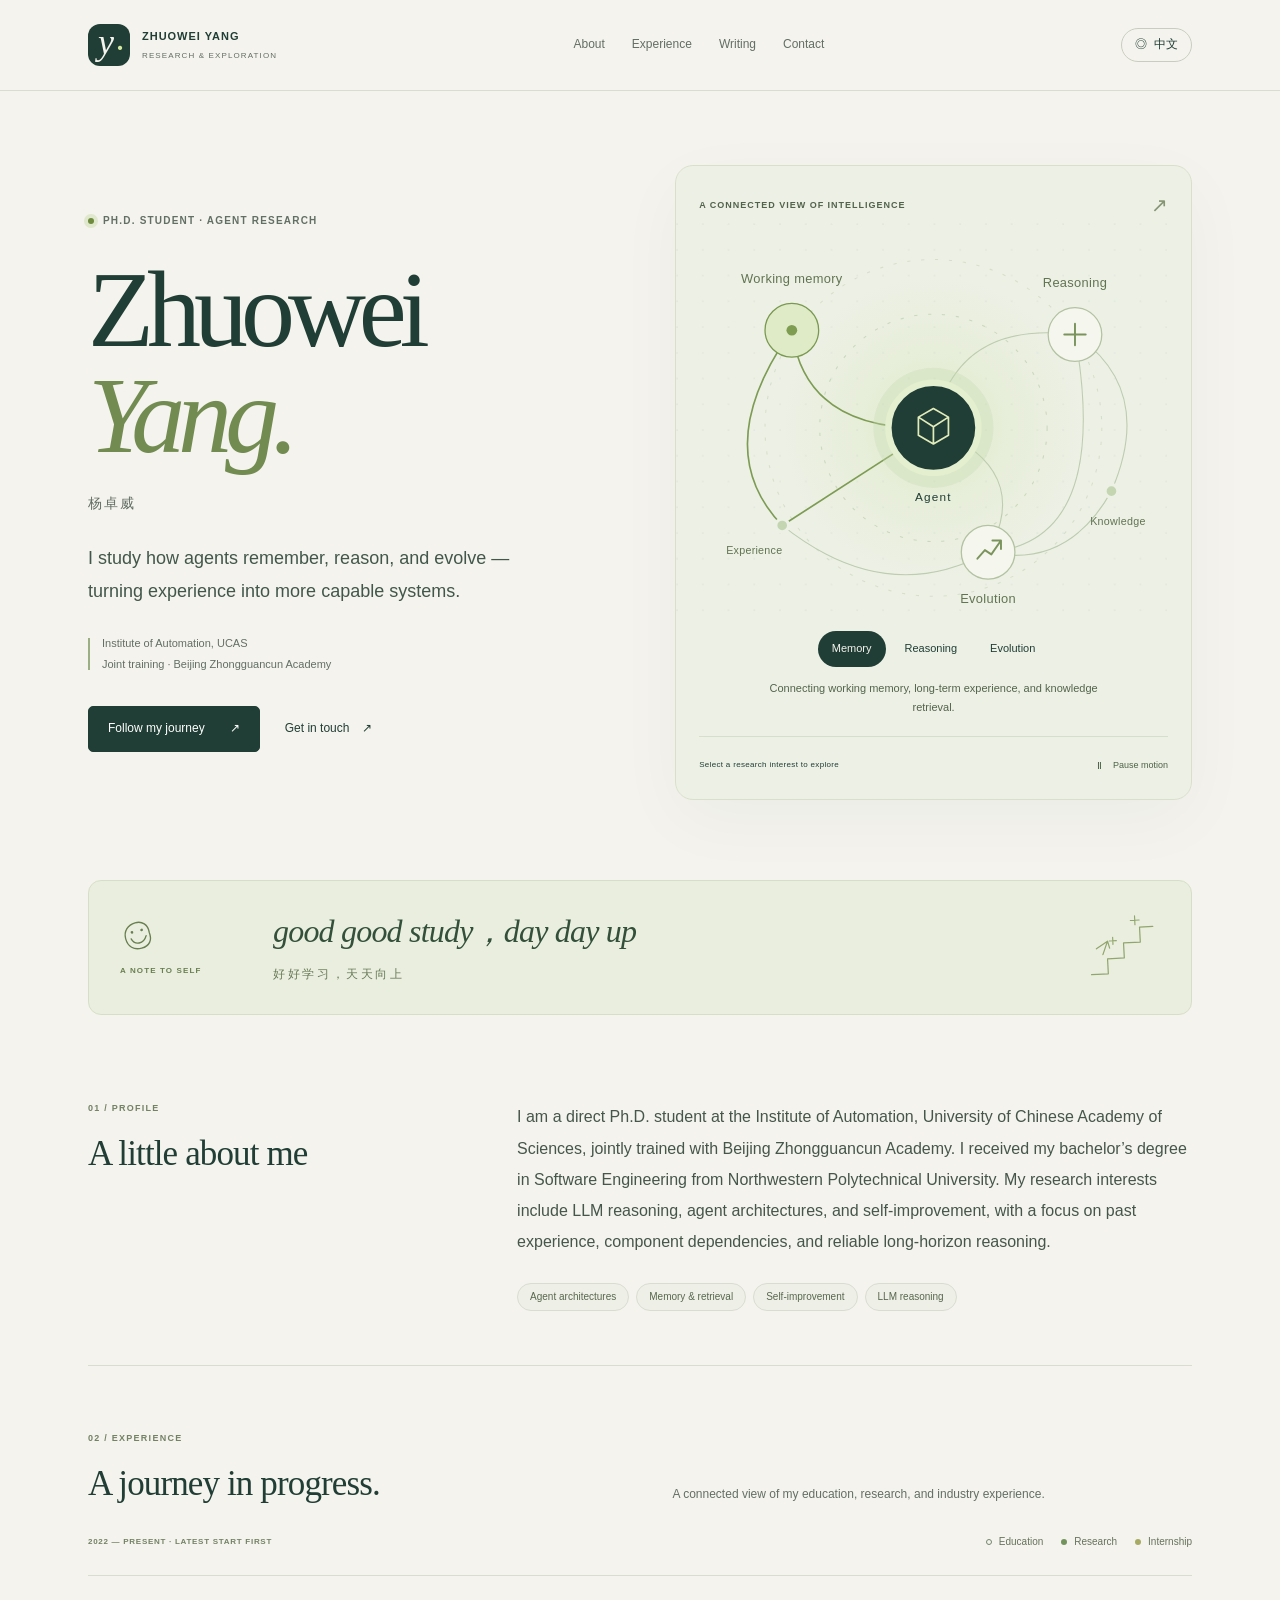
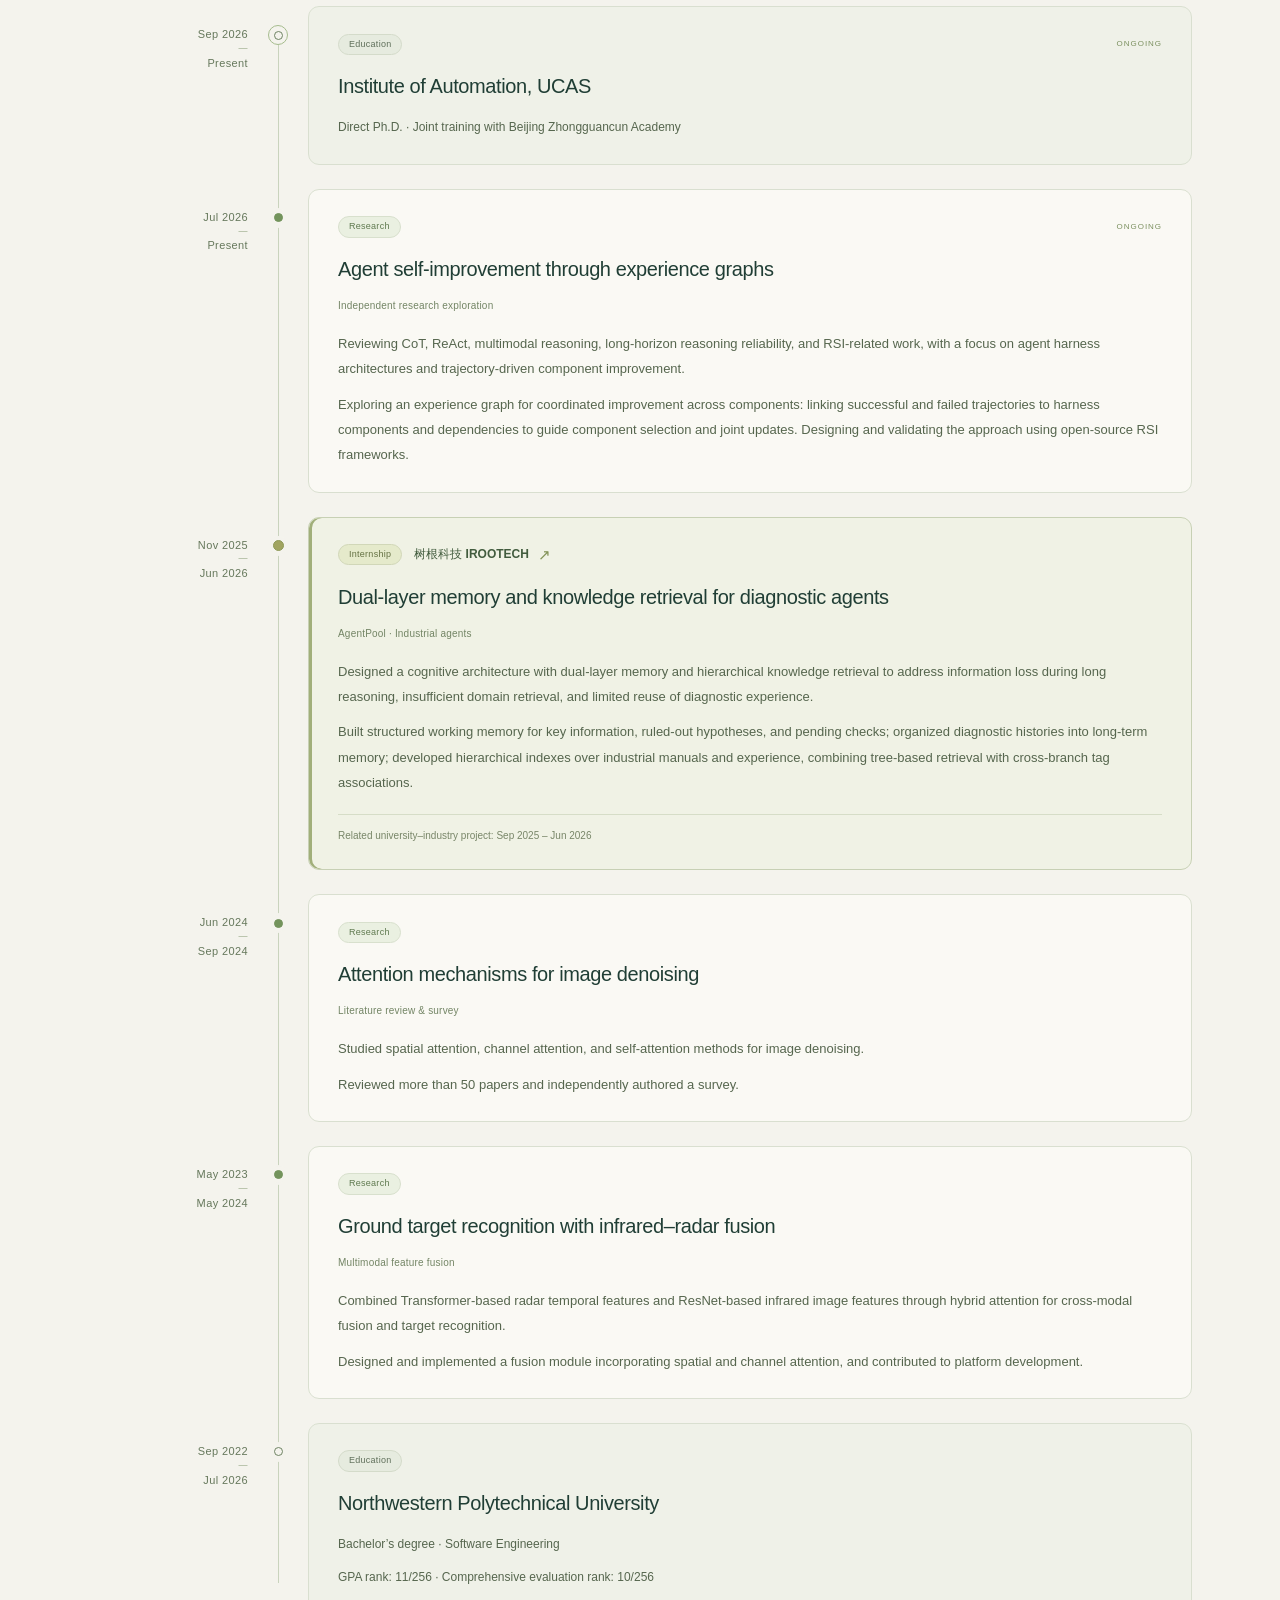
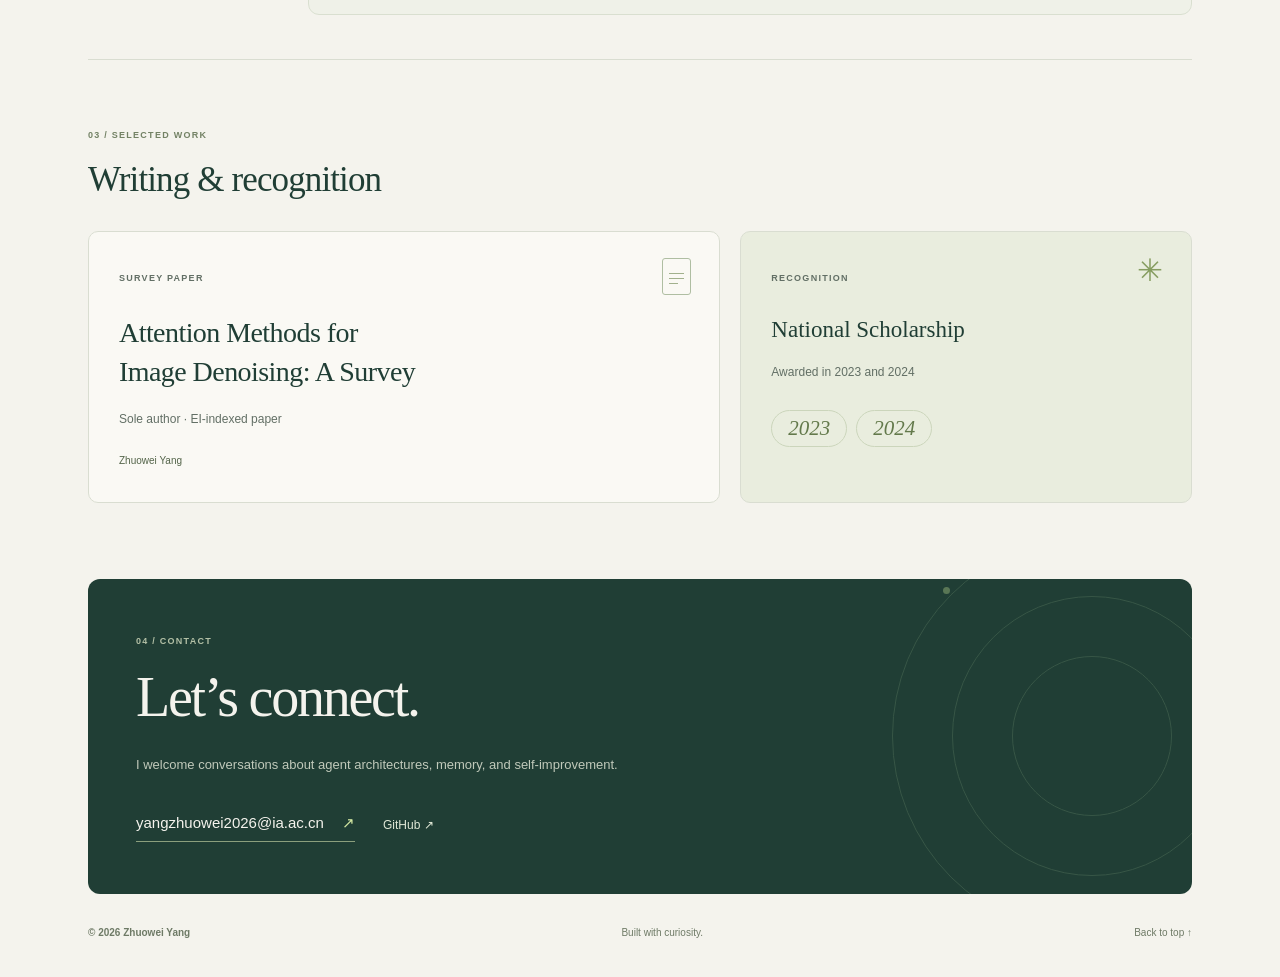
==== commit a36c722a: "Add personal motto and unified experience timeline with IROOTECH internship" ====
--- a/en.html
+++ b/en.html
@@ -1,8 +1,8 @@
 <!doctype html>
-<html lang="en"><head><meta charset="utf-8"><meta name="viewport" content="width=device-width,initial-scale=1"><meta name="theme-color" content="#f4f3ed"><meta name="description" content="I study how agents remember, reason, and evolve — turning experience into more capable systems."><meta property="og:type" content="website"><meta property="og:title" content="Zhuowei Yang · Agent Research"><meta property="og:description" content="I study how agents remember, reason, and evolve — turning experience into more capable systems."><meta property="og:url" content="https://wolf-yang.github.io/"><title>Zhuowei Yang · Agent Research</title><link rel="icon" type="image/svg+xml" href="favicon.svg"><link rel="stylesheet" href="style.css?v=2"><link rel="alternate" hreflang="en" href="https://wolf-yang.github.io/"><link rel="alternate" hreflang="zh-CN" href="https://wolf-yang.github.io/zh.html"><link rel="alternate" hreflang="x-default" href="https://wolf-yang.github.io/"><link rel="canonical" href="https://wolf-yang.github.io/"><script src="main.js?v=2" defer></script></head>
+<html lang="en"><head><meta charset="utf-8"><meta name="viewport" content="width=device-width,initial-scale=1"><meta name="theme-color" content="#f4f3ed"><meta name="description" content="I study how agents remember, reason, and evolve — turning experience into more capable systems."><meta property="og:type" content="website"><meta property="og:title" content="Zhuowei Yang · Agent Research"><meta property="og:description" content="I study how agents remember, reason, and evolve — turning experience into more capable systems."><meta property="og:url" content="https://wolf-yang.github.io/"><title>Zhuowei Yang · Agent Research</title><link rel="icon" type="image/svg+xml" href="favicon.svg"><link rel="stylesheet" href="style.css?v=3"><link rel="alternate" hreflang="en" href="https://wolf-yang.github.io/"><link rel="alternate" hreflang="zh-CN" href="https://wolf-yang.github.io/zh.html"><link rel="alternate" hreflang="x-default" href="https://wolf-yang.github.io/"><link rel="canonical" href="https://wolf-yang.github.io/"><script src="main.js?v=2" defer></script></head>
 <body><a class="skip-link" href="#main">Skip to content</a><div class="reading-progress" aria-hidden="true"></div>
-<header class="site-header"><div class="container header-inner"><a class="brand" href="#home" aria-label="Zhuowei Yang"><span class="monogram" aria-hidden="true">y<span>·</span></span><span>ZHUOWEI YANG<span class="brand-sub">RESEARCH & EXPLORATION</span></span></a><nav aria-label="Main navigation"><a href="#about">About</a><a href="#research">Research</a><a href="#publications">Writing</a><a href="#contact">Contact</a></nav><a class="language-switch" href="zh.html" lang="zh-CN" aria-label="Switch to Chinese"><span aria-hidden="true">◎</span> 中文</a></div></header>
-<main id="main"><div class="container"><section class="hero" id="home" aria-labelledby="hero-title"><div class="hero-copy"><div class="eyebrow"><span class="status-dot" aria-hidden="true"></span>Ph.D. student · Agent research</div><h1 id="hero-title">Zhuowei<br><em>Yang.</em></h1><p class="other-name">杨卓威</p><p class="hero-lead">I study how agents remember, reason, and evolve — turning experience into more capable systems.</p><div class="affiliation"><span class="tiny-line" aria-hidden="true"></span><div><p>Institute of Automation, UCAS</p><p>Joint training · Beijing Zhongguancun Academy</p></div></div><div class="hero-actions"><a class="button primary" href="#research">Explore my research <span aria-hidden="true">↗</span></a><a class="text-link" href="#contact">Get in touch <span aria-hidden="true">↗</span></a></div></div><figure class="research-map" data-focus="memory" aria-labelledby="map-title">
+<header class="site-header"><div class="container header-inner"><a class="brand" href="#home" aria-label="Zhuowei Yang"><span class="monogram" aria-hidden="true">y<span>·</span></span><span>ZHUOWEI YANG<span class="brand-sub">RESEARCH & EXPLORATION</span></span></a><nav aria-label="Main navigation"><a href="#about">About</a><a href="#research">Experience</a><a href="#publications">Writing</a><a href="#contact">Contact</a></nav><a class="language-switch" href="zh.html" lang="zh-CN" aria-label="Switch to Chinese"><span aria-hidden="true">◎</span> 中文</a></div></header>
+<main id="main"><div class="container"><section class="hero" id="home" aria-labelledby="hero-title"><div class="hero-copy"><div class="eyebrow"><span class="status-dot" aria-hidden="true"></span>Ph.D. student · Agent research</div><h1 id="hero-title">Zhuowei<br><em>Yang.</em></h1><p class="other-name">杨卓威</p><p class="hero-lead">I study how agents remember, reason, and evolve — turning experience into more capable systems.</p><div class="affiliation"><span class="tiny-line" aria-hidden="true"></span><div><p>Institute of Automation, UCAS</p><p>Joint training · Beijing Zhongguancun Academy</p></div></div><div class="hero-actions"><a class="button primary" href="#research">Follow my journey <span aria-hidden="true">↗</span></a><a class="text-link" href="#contact">Get in touch <span aria-hidden="true">↗</span></a></div></div><figure class="research-map" data-focus="memory" aria-labelledby="map-title">
     <div class="map-top"><span class="micro" id="map-title">A connected view of intelligence</span><span class="map-symbol" aria-hidden="true">↗</span></div>
     <div class="graph-stage"><div class="graph-glow" aria-hidden="true"></div>
     <svg class="agent-graph" viewBox="0 0 480 380" role="img" aria-label="Conceptual graph connecting memory, reasoning, evolution, knowledge, and experience around an agent. Research interests, not experimental results.">
@@ -18,10 +18,9 @@
     <g class="hub"><circle class="hub-halo" cx="240" cy="191" r="56"/><circle class="hub-core" cx="240" cy="191" r="42"/><path class="hub-glyph" d="M226 181l14-8 14 8v17l-14 8-14-8zm0 0 14 9 14-9m-14 9v16"/><text x="240" y="259" text-anchor="middle">Agent</text></g>
     </svg></div>
     <figcaption><div class="lens-controls js-only" role="group" aria-label="Select a research interest to explore"><button type="button" class="lens" data-lens="memory" data-description="Connecting working memory, long-term experience, and knowledge retrieval." aria-pressed="true">Memory</button><button type="button" class="lens" data-lens="reasoning" data-description="Exploring agent architectures and reliable long-horizon reasoning." aria-pressed="false">Reasoning</button><button type="button" class="lens" data-lens="evolution" data-description="Linking trajectories and component dependencies to guide self-improvement." aria-pressed="false">Evolution</button></div><p id="lens-description" aria-live="polite">Connecting working memory, long-term experience, and knowledge retrieval.</p><div class="map-bottom"><span class="micro">Select a research interest to explore</span><button class="motion-button js-only" type="button" data-pause-label="Pause motion" data-resume-label="Resume motion" aria-label="Pause motion" aria-pressed="false"><span class="motion-icon" aria-hidden="true">Ⅱ</span><span class="motion-label">Pause motion</span></button></div></figcaption></figure></section>
-<div class="section-divider"><span class="micro">DRIVEN BY CURIOSITY</span><span aria-hidden="true">↓</span><span class="micro">MEMORY / REASONING / EVOLUTION</span></div>
+<aside class="motto-section reveal" aria-labelledby="motto-title"><div class="motto-label"><svg class="motto-smile" width="36" height="36" viewBox="0 0 40 40" fill="none" aria-hidden="true"><path d="M33 18C33 9 27 4 19 5S5 12 6 21s7 14 16 13 13-7 11-16Z" stroke="currentColor" stroke-width="1.5" stroke-linecap="round"/><path d="M12 22c3 8 13 8 17-1" stroke="currentColor" stroke-width="1.5" stroke-linecap="round"/><circle cx="14" cy="15" r="1.5" fill="currentColor"/><circle cx="25" cy="14" r="1.5" fill="currentColor"/></svg><span class="micro" id="motto-title">A NOTE TO SELF</span></div><blockquote class="personal-motto"><p><span class="motto-english" lang="en">good good study，day day up</span> <span class="motto-chinese" lang="zh-CN">好好学习，天天向上</span></p></blockquote><svg class="motto-stairs" viewBox="0 0 86 78" fill="none" aria-hidden="true"><path d="M7 68h19V51h19V34h19V17h15" stroke="currentColor" stroke-width="1.4" stroke-linecap="round" stroke-linejoin="round"/><path class="motto-spark" d="M59 4v10m-5-5h10M33 27v8m-4-4h8" stroke="currentColor" stroke-width="1.3" stroke-linecap="round"/><path d="m14 39 13-8 2 8m-2-8-6 15" stroke="currentColor" stroke-width="1.4" stroke-linecap="round" stroke-linejoin="round"/></svg></aside>
 <section class="section about-section" id="about" aria-labelledby="about-title"><div class="section-heading reveal"><span class="section-index">01 / PROFILE</span><h2 id="about-title">A little about me</h2></div><div class="about-content reveal"><p class="about-text">I am a direct Ph.D. student at the Institute of Automation, University of Chinese Academy of Sciences, jointly trained with Beijing Zhongguancun Academy. I received my bachelor’s degree in Software Engineering from Northwestern Polytechnical University. My research interests include LLM reasoning, agent architectures, and self-improvement, with a focus on past experience, component dependencies, and reliable long-horizon reasoning.</p><div class="tags"><span class="tag">Agent architectures</span><span class="tag">Memory & retrieval</span><span class="tag">Self-improvement</span><span class="tag">LLM reasoning</span></div></div></section>
-<section class="education-section" aria-labelledby="education-title"><div class="subsection-title"><h2 id="education-title">Where I study</h2><span class="micro">2022 — PRESENT</span></div><div class="education-grid"><article class="education-card reveal"><span class="school-mark" aria-hidden="true">IA</span><div><p class="micro">Sep 2026 — Present</p><h3>Institute of Automation, UCAS</h3><p class="muted">Direct Ph.D. · Joint training with Beijing Zhongguancun Academy</p></div></article><article class="education-card reveal"><span class="school-mark" aria-hidden="true">NPU</span><div><p class="micro">Sep 2022 — Jul 2026</p><h3>Northwestern Polytechnical University</h3><p class="muted">Bachelor’s degree · Software Engineering</p><p class="muted">GPA rank: 11/256 · Comprehensive evaluation rank: 10/256</p></div></article></div></section>
-<section class="research-section" id="research" aria-labelledby="research-title"><div class="research-header reveal"><div><span class="section-index">02 / RESEARCH</span><h2 id="research-title">Ideas into practice</h2></div><p class="muted">From multimodal perception to agent memory and self-improvement. Selected research experiences and ongoing exploration.</p></div><div class="projects"><article class="project reveal" id="project-1"><div class="project-meta"><span class="project-number">01</span><span class="micro">Jul 2026 — Present</span><span class="ongoing"><i></i>Ongoing exploration</span></div><div class="project-body"><span class="micro">Independent research exploration</span><h3>Agent self-improvement through experience graphs</h3><p>Reviewing CoT, ReAct, multimodal reasoning, long-horizon reasoning reliability, and RSI-related work, with a focus on agent harness architectures and trajectory-driven component improvement.</p><p>Exploring an experience graph for coordinated improvement across components: linking successful and failed trajectories to harness components and dependencies to guide component selection and joint updates. Designing and validating the approach using open-source RSI frameworks.</p></div><span class="project-cross" aria-hidden="true">↗</span></article><article class="project reveal" id="project-2"><div class="project-meta"><span class="project-number">02</span><span class="micro">Sep 2025 — Jun 2026</span></div><div class="project-body"><span class="micro">University–industry collaboration · AgentPool</span><h3>Dual-layer memory and knowledge retrieval for diagnostic agents</h3><p>Designed a cognitive architecture with dual-layer memory and hierarchical knowledge retrieval to address information loss during long reasoning, insufficient domain retrieval, and limited reuse of diagnostic experience.</p><p>Built structured working memory for key information, ruled-out hypotheses, and pending checks; organized diagnostic histories into long-term memory; developed hierarchical indexes over industrial manuals and experience, combining tree-based retrieval with cross-branch tag associations.</p></div><span class="project-cross" aria-hidden="true">+</span></article><article class="project reveal" id="project-3"><div class="project-meta"><span class="project-number">03</span><span class="micro">Jun 2024 — Sep 2024</span></div><div class="project-body"><span class="micro">Literature review & survey</span><h3>Attention mechanisms for image denoising</h3><p>Studied spatial attention, channel attention, and self-attention methods for image denoising.</p><p>Reviewed more than 50 papers and independently authored a survey.</p></div><span class="project-cross" aria-hidden="true">+</span></article><article class="project reveal" id="project-4"><div class="project-meta"><span class="project-number">04</span><span class="micro">May 2023 — May 2024</span></div><div class="project-body"><span class="micro">Multimodal feature fusion</span><h3>Ground target recognition with infrared–radar fusion</h3><p>Combined Transformer-based radar temporal features and ResNet-based infrared image features through hybrid attention for cross-modal fusion and target recognition.</p><p>Designed and implemented a fusion module incorporating spatial and channel attention, and contributed to platform development.</p></div><span class="project-cross" aria-hidden="true">+</span></article></div></section>
+<section class="research-section journey-section" id="research" aria-labelledby="research-title"><div class="research-header reveal"><div><span class="section-index">02 / EXPERIENCE</span><h2 id="research-title">A journey in progress.</h2></div><p class="muted">A connected view of my education, research, and industry experience.</p></div><div class="journey-toolbar"><span class="micro">2022 — PRESENT · LATEST START FIRST</span><div class="journey-legend"><span class="journey-legend-item" data-kind="education"><i aria-hidden="true"></i>Education</span><span class="journey-legend-item" data-kind="research"><i aria-hidden="true"></i>Research</span><span class="journey-legend-item" data-kind="internship"><i aria-hidden="true"></i>Internship</span></div></div><ol class="journey-list" aria-label="Education, research, and internship timeline"><li class="journey-item" data-kind="education" data-start="2026-09" data-end="present"><div class="journey-dates"><time datetime="2026-09">Sep 2026</time><span class="journey-date-dash" aria-hidden="true">—</span><span>Present</span></div><span class="journey-node" aria-hidden="true"><span></span></span><article class="journey-card reveal" id="education-1"><div class="journey-card-top"><span class="journey-kind">Education</span><span class="journey-current">ONGOING</span></div><h3>Institute of Automation, UCAS</h3><div class="journey-description"><p>Direct Ph.D. · Joint training with Beijing Zhongguancun Academy</p></div></article></li><li class="journey-item" data-kind="research" data-start="2026-07" data-end="present"><div class="journey-dates"><time datetime="2026-07">Jul 2026</time><span class="journey-date-dash" aria-hidden="true">—</span><span>Present</span></div><span class="journey-node" aria-hidden="true"><span></span></span><article class="journey-card reveal" id="project-1"><div class="journey-card-top"><span class="journey-kind">Research</span><span class="journey-current">ONGOING</span></div><h3>Agent self-improvement through experience graphs</h3><p class="journey-subtitle">Independent research exploration</p><div class="journey-description"><p>Reviewing CoT, ReAct, multimodal reasoning, long-horizon reasoning reliability, and RSI-related work, with a focus on agent harness architectures and trajectory-driven component improvement.</p><p>Exploring an experience graph for coordinated improvement across components: linking successful and failed trajectories to harness components and dependencies to guide component selection and joint updates. Designing and validating the approach using open-source RSI frameworks.</p></div></article></li><li class="journey-item" data-kind="internship" data-start="2025-11" data-end="2026-06"><div class="journey-dates"><time datetime="2025-11">Nov 2025</time><span class="journey-date-dash" aria-hidden="true">—</span><time datetime="2026-06">Jun 2026</time></div><span class="journey-node" aria-hidden="true"><span></span></span><article class="journey-card reveal" id="project-2"><div class="journey-card-top"><span class="journey-kind">Internship</span><a class="employer-link" href="https://www.irootech.com/">树根科技 IROOTECH <span aria-hidden="true">↗</span></a></div><h3>Dual-layer memory and knowledge retrieval for diagnostic agents</h3><p class="journey-subtitle">AgentPool · Industrial agents</p><div class="journey-description"><p>Designed a cognitive architecture with dual-layer memory and hierarchical knowledge retrieval to address information loss during long reasoning, insufficient domain retrieval, and limited reuse of diagnostic experience.</p><p>Built structured working memory for key information, ruled-out hypotheses, and pending checks; organized diagnostic histories into long-term memory; developed hierarchical indexes over industrial manuals and experience, combining tree-based retrieval with cross-branch tag associations.</p></div><p class="journey-context">Related university–industry project: Sep 2025 – Jun 2026</p></article></li><li class="journey-item" data-kind="research" data-start="2024-06" data-end="2024-09"><div class="journey-dates"><time datetime="2024-06">Jun 2024</time><span class="journey-date-dash" aria-hidden="true">—</span><time datetime="2024-09">Sep 2024</time></div><span class="journey-node" aria-hidden="true"><span></span></span><article class="journey-card reveal" id="project-3"><div class="journey-card-top"><span class="journey-kind">Research</span></div><h3>Attention mechanisms for image denoising</h3><p class="journey-subtitle">Literature review & survey</p><div class="journey-description"><p>Studied spatial attention, channel attention, and self-attention methods for image denoising.</p><p>Reviewed more than 50 papers and independently authored a survey.</p></div></article></li><li class="journey-item" data-kind="research" data-start="2023-05" data-end="2024-05"><div class="journey-dates"><time datetime="2023-05">May 2023</time><span class="journey-date-dash" aria-hidden="true">—</span><time datetime="2024-05">May 2024</time></div><span class="journey-node" aria-hidden="true"><span></span></span><article class="journey-card reveal" id="project-4"><div class="journey-card-top"><span class="journey-kind">Research</span></div><h3>Ground target recognition with infrared–radar fusion</h3><p class="journey-subtitle">Multimodal feature fusion</p><div class="journey-description"><p>Combined Transformer-based radar temporal features and ResNet-based infrared image features through hybrid attention for cross-modal fusion and target recognition.</p><p>Designed and implemented a fusion module incorporating spatial and channel attention, and contributed to platform development.</p></div></article></li><li class="journey-item" data-kind="education" data-start="2022-09" data-end="2026-07"><div class="journey-dates"><time datetime="2022-09">Sep 2022</time><span class="journey-date-dash" aria-hidden="true">—</span><time datetime="2026-07">Jul 2026</time></div><span class="journey-node" aria-hidden="true"><span></span></span><article class="journey-card reveal" id="education-2"><div class="journey-card-top"><span class="journey-kind">Education</span></div><h3>Northwestern Polytechnical University</h3><div class="journey-description"><p>Bachelor’s degree · Software Engineering</p><p>GPA rank: 11/256 · Comprehensive evaluation rank: 10/256</p></div></article></li></ol></section>
 <section class="writing-section" id="publications" aria-labelledby="writing-title"><div class="section-heading reveal"><span class="section-index">03 / SELECTED WORK</span><h2 id="writing-title">Writing & recognition</h2></div><div class="writing-grid"><article class="publication-card reveal"><div class="paper-icon" aria-hidden="true"><span></span><span></span><span></span></div><span class="micro">Survey paper</span><h3>Attention Methods for<br>Image Denoising: A Survey</h3><p>Sole author · EI-indexed paper</p><span class="paper-author">Zhuowei Yang</span></article><article class="award-card reveal"><div class="award-symbol" aria-hidden="true">✳</div><span class="micro">RECOGNITION</span><h3>National Scholarship</h3><p>Awarded in 2023 and 2024</p><div class="award-years"><span>2023</span><span>2024</span></div></article></div></section>
 <section class="contact-section reveal" id="contact" aria-labelledby="contact-title"><div class="contact-decoration" aria-hidden="true"><span></span><span></span><span></span></div><div class="contact-content"><span class="section-index">04 / CONTACT</span><h2 id="contact-title">Let’s connect.</h2><p>I welcome conversations about agent architectures, memory, and self-improvement.</p><div class="contact-links"><a class="email-link" href="mailto:yangzhuowei2026@ia.ac.cn">yangzhuowei2026@ia.ac.cn <span aria-hidden="true">↗</span></a><a class="github-link" href="https://github.com/wolf-yang">GitHub <span aria-hidden="true">↗</span></a></div></div></section>
 <footer><a class="footer-name" href="#home">© 2026 Zhuowei Yang</a><span>Built with curiosity.</span><a href="#home">Back to top ↑</a></footer></div></main></body></html>
--- a/style.css
+++ b/style.css
@@ -17,3 +17,12 @@
 @media(prefers-reduced-motion:reduce){html{scroll-behavior:auto}*,*:before,*:after{animation:none!important;transition:none!important}.will-reveal{opacity:1;transform:none}.motion-button{display:none!important}}
 /* A saved pause must never freeze an entrance at its invisible first frame. */
 .motion-paused .hero-copy,.motion-paused .research-map{animation:none!important}.motion-paused .will-reveal{opacity:1;transform:none;transition:none}
+/* A small, intentionally playful note between the hero and the profile. */
+.motto-section{position:relative;display:grid;grid-template-columns:125px 1fr 76px;align-items:center;gap:28px;margin:0 0 8px;padding:29px 31px;background:#eaeedf;border:1px solid #d5dec6;border-radius:13px;isolation:isolate}.motto-label{display:flex;flex-direction:column;align-items:flex-start;gap:11px;color:#697f50}.motto-label .micro{font-size:8px;letter-spacing:.14em}.motto-smile{transform:rotate(-9deg)}.personal-motto{margin:0;padding:0}.personal-motto p{margin:0}.motto-english{display:block;font:italic 32px/1.35 var(--serif);letter-spacing:-.025em;color:#33503b;text-wrap:balance}.motto-chinese{display:block;margin-top:11px;font-size:12px;letter-spacing:.22em;color:#697b58}.motto-stairs{width:76px;height:auto;color:#91a66e;transform:rotate(-3deg)}.motto-spark{animation:motto-twinkle 5s ease-in-out infinite;transform-box:fill-box;transform-origin:center}@keyframes motto-twinkle{0%,100%{opacity:.5;transform:scale(.9)}50%{opacity:1;transform:scale(1.08)}}
+/* One continuous spine joins study, research, and industry experience. */
+.journey-section{padding-bottom:18px}.journey-section .research-header{margin-bottom:28px}.journey-toolbar{display:flex;align-items:center;justify-content:space-between;gap:20px;padding:0 0 24px;border-bottom:1px solid var(--line);margin-bottom:30px}.journey-toolbar>.micro{font-size:8px;letter-spacing:.09em;color:#738265}.journey-legend{display:flex;align-items:center;gap:18px;flex-wrap:wrap}.journey-legend-item{display:flex;align-items:center;gap:7px;font-size:10px;color:#64735b;white-space:nowrap}.journey-legend-item i{display:block;width:6px;height:6px;border-radius:50%;background:#73935c}.journey-legend-item[data-kind="education"] i{background:transparent;border:1px solid #73866c}.journey-legend-item[data-kind="internship"] i{background:#a6aa63}.journey-list{position:relative;list-style:none;padding:0;margin:0 0 26px;isolation:isolate}.journey-list:before{content:"";position:absolute;top:29px;bottom:32px;left:190px;width:1px;background:#c9d3bd;z-index:-1}.journey-item{display:grid;grid-template-columns:160px 20px minmax(0,1fr);column-gap:20px;align-items:start;position:relative;padding-bottom:24px}.journey-item:last-child{padding-bottom:0}.journey-dates{padding-top:19px;display:flex;justify-content:flex-start;flex-direction:column;align-items:flex-end;line-height:1.7;font-size:11px;color:#66785c;font-variant-numeric:tabular-nums;letter-spacing:.035em}.journey-date-dash{font-size:9px;line-height:1.1;color:#9aaa8a}.journey-node{position:relative;width:20px;height:20px;display:flex;justify-content:center;align-items:center;margin-top:19px;background:var(--paper);border-radius:50%;z-index:1}.journey-node>span{display:block;width:9px;height:9px;border-radius:50%;background:#73935c;border:1px solid #73935c;box-shadow:0 0 0 4px var(--paper)}.journey-item[data-kind="education"] .journey-node>span{background:var(--paper);border-color:#6f8464}.journey-item[data-kind="internship"] .journey-node>span{width:11px;height:11px;background:#a1a460;border-color:#8e9957}.journey-item:first-child .journey-node:after{content:"";position:absolute;inset:0;border:1px solid #a5bb8d;border-radius:50%;animation:journey-pulse 4s ease-out infinite}.journey-card{min-width:0;background:#faf9f4;border:1px solid #d9dfd0;padding:26px 29px 24px;border-radius:11px;transition:background .25s,border-color .25s,box-shadow .25s}.journey-item[data-kind="education"] .journey-card{background:#eff1e8}.journey-item[data-kind="internship"] .journey-card{background:#f0f2e5;border-color:#c7d0b4;box-shadow:inset 3px 0 #a1af7a}.journey-card-top{display:flex;align-items:center;gap:12px;flex-wrap:wrap;min-height:22px;margin-bottom:16px}.journey-kind{display:inline-flex;align-items:center;border:1px solid #d8e0cd;padding:3px 10px;border-radius:30px;color:#607a50;background:#eaf0e1;font-size:9px;line-height:1.5;letter-spacing:.03em}.journey-item[data-kind="education"] .journey-kind{border-color:#d4dbca;background:#e6ebdf;color:#60705b}.journey-item[data-kind="internship"] .journey-kind{border-color:#d1d7b8;background:#e5eacb;color:#647142}.employer-link{display:inline-flex;align-items:center;gap:9px;color:#425c3e;font-size:12px;font-weight:550;text-decoration:none;text-underline-offset:4px}.employer-link:hover{text-decoration:underline}.employer-link span{font-size:15px;line-height:1;color:#829257}.journey-current{margin-left:auto;color:#7b905f;font-size:8px;letter-spacing:.12em}.journey-card h3{font-size:20px;font-weight:500;line-height:1.55;letter-spacing:-.02em;margin:0 0 14px;max-width:640px}.journey-subtitle{color:#738565;font-size:10px;letter-spacing:.02em;margin:-2px 0 16px}.journey-description p{font-size:13px;line-height:1.95;color:#56664e;margin:0 0 10px}.journey-description p:last-child{margin-bottom:0}.journey-item[data-kind="education"] .journey-description p{font-size:12px}.journey-context{border-top:1px solid #d6ddc7;margin:19px 0 0;padding-top:12px;font-size:10px;color:#788668;line-height:1.8}.journey-section+.writing-section{margin-top:0}html[lang="zh-CN"] .journey-card h3{font-size:20px;letter-spacing:.015em}html[lang="zh-CN"] .journey-description p{line-height:2.05}html[lang="zh-CN"] .journey-item[data-kind="education"] .journey-description p{line-height:1.9}html[lang="zh-CN"] .journey-toolbar>.micro{letter-spacing:.06em}@keyframes journey-pulse{0%{opacity:.8;transform:scale(.75)}80%,100%{opacity:0;transform:scale(1.6)}}
+@media(hover:hover){.journey-card:hover{border-color:#b4c2a0;background:#f5f7ed;box-shadow:0 7px 25px #203e3506}.journey-item[data-kind="internship"] .journey-card:hover{border-color:#a8b789;box-shadow:inset 3px 0 #a1af7a,0 7px 25px #203e3506}}
+@media(max-width:1000px){.motto-section{grid-template-columns:105px 1fr 60px;gap:20px;padding:27px}.motto-english{font-size:29px}.motto-stairs{width:60px}.journey-list:before{left:148px}.journey-item{grid-template-columns:120px 20px minmax(0,1fr);column-gap:18px}.journey-card{padding:23px}.journey-card h3,html[lang="zh-CN"] .journey-card h3{font-size:19px}}
+@media(max-width:760px){.motto-section{grid-template-columns:1fr;gap:20px;padding:23px 24px;margin-bottom:0}.motto-label{flex-direction:row;align-items:center;gap:11px}.motto-smile{width:28px;height:28px}.motto-label .micro{font-size:8px;max-width:180px}.motto-stairs{position:absolute;right:22px;top:16px;width:48px;opacity:.7}.motto-english{font-size:29px;max-width:500px}.motto-chinese{font-size:11px;letter-spacing:.18em;margin-top:10px}.journey-toolbar{align-items:flex-start;flex-direction:column;gap:16px;padding-bottom:20px;margin-bottom:25px}.journey-legend{gap:18px}.journey-toolbar>.micro{font-size:8px}.journey-list:before{left:9px;top:9px;bottom:32px}.journey-item{grid-template-columns:20px minmax(0,1fr);column-gap:15px;row-gap:11px;padding-bottom:27px}.journey-dates{grid-column:2;grid-row:1;flex-direction:row;align-items:center;justify-content:flex-start;gap:8px;padding-top:0;font-size:10px;min-height:20px;letter-spacing:.025em}.journey-date-dash{font-size:10px;line-height:1.5}.journey-node{grid-column:1;grid-row:1;margin-top:0}.journey-node>span{width:8px;height:8px}.journey-card{grid-column:2;grid-row:2;padding:21px 20px;border-radius:9px}.journey-card-top{gap:9px;margin-bottom:13px}.journey-card h3,html[lang="zh-CN"] .journey-card h3{font-size:18px;line-height:1.65;margin-bottom:12px}.journey-description p{font-size:12px}.journey-item[data-kind="education"] .journey-description p{font-size:11px}.journey-subtitle{font-size:9px;margin-bottom:13px}.journey-current{font-size:7px}.employer-link{font-size:11px;gap:6px}.journey-context{font-size:9px;margin-top:16px;padding-top:10px}.journey-item:last-child{padding-bottom:0}.journey-section{padding-bottom:8px}.journey-list{margin-bottom:25px}}
+@media(max-width:420px){.motto-section{padding:21px 22px}.motto-english{font-size:26px;line-height:1.45}.motto-chinese{font-size:10px;letter-spacing:.14em}.journey-item{column-gap:10px}.journey-card{padding:19px 17px}.journey-card h3,html[lang="zh-CN"] .journey-card h3{font-size:17px}.journey-card-top{gap:8px}.journey-kind{padding:3px 8px;font-size:8px}.employer-link{font-size:10px}.journey-description p{font-size:12px;line-height:1.95}.journey-legend{gap:16px}.journey-legend-item{font-size:9px}.journey-section .research-header h2{font-size:28px}}
+@media(prefers-reduced-motion:reduce){.motto-spark,.journey-item:first-child .journey-node:after{animation:none!important}.journey-item:first-child .journey-node:after{opacity:.5;transform:none}.journey-card{transition:none}}
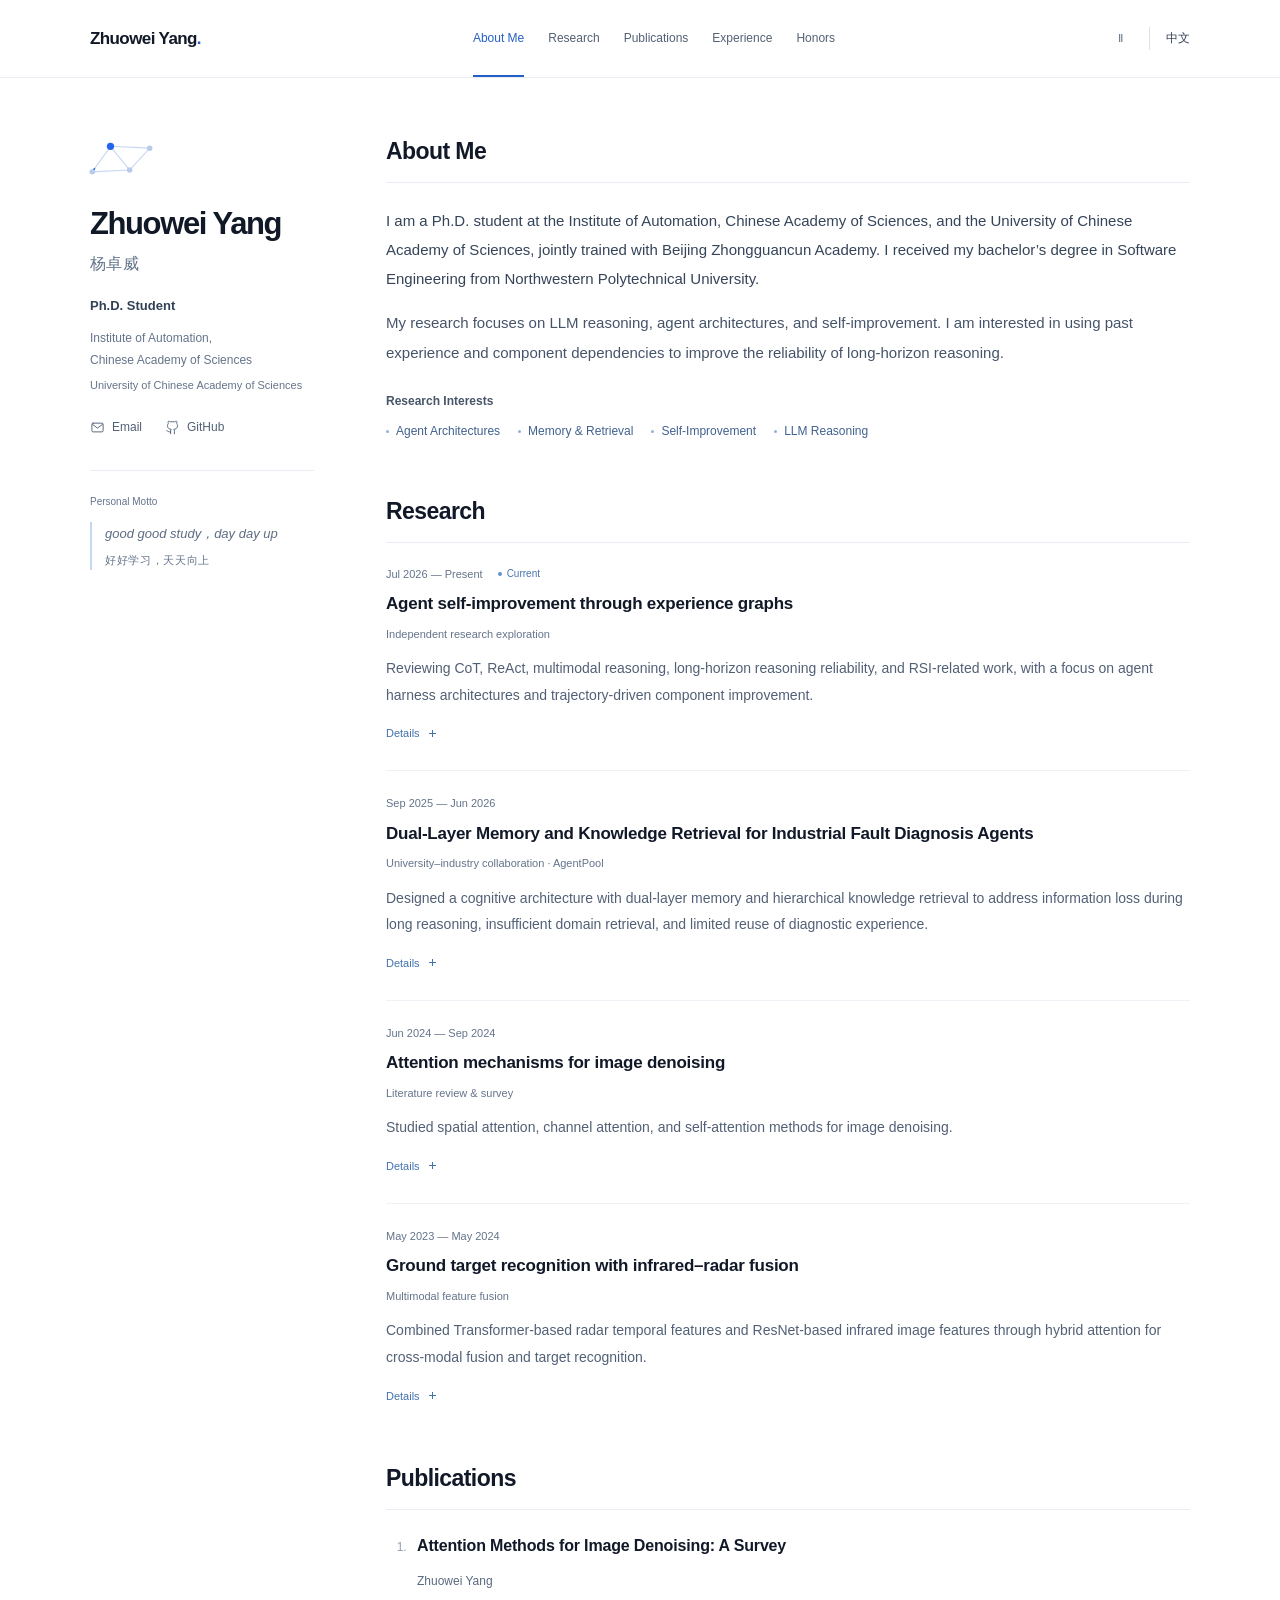
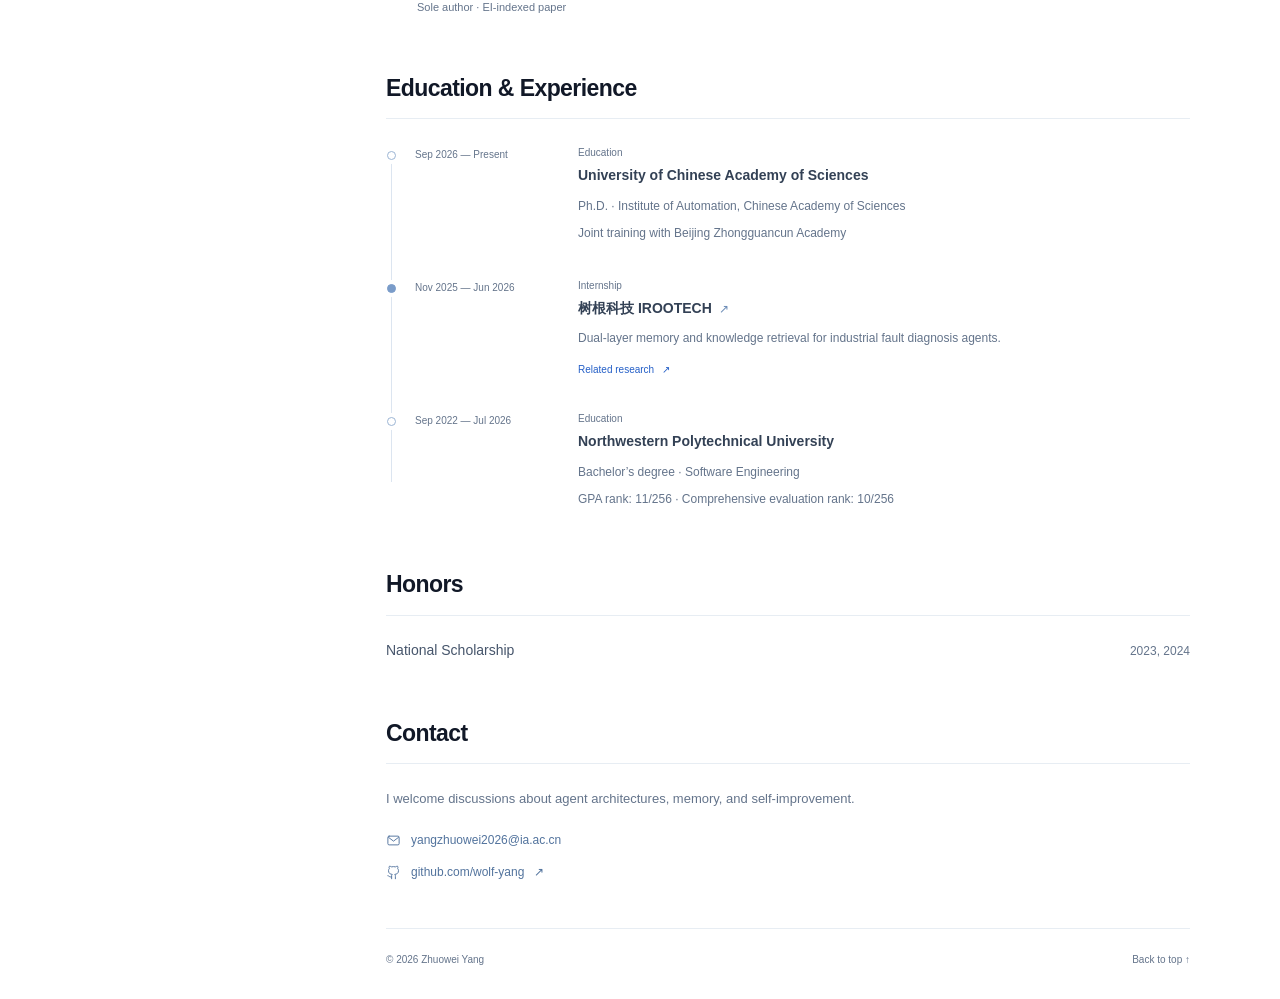
==== commit 149e14f9: "Rebuild white academic layout with distinct research, publications, experience, and honors" ====
--- a/en.html
+++ b/en.html
@@ -1,26 +1,11 @@
 <!doctype html>
-<html lang="en"><head><meta charset="utf-8"><meta name="viewport" content="width=device-width,initial-scale=1"><meta name="theme-color" content="#f4f3ed"><meta name="description" content="I study how agents remember, reason, and evolve — turning experience into more capable systems."><meta property="og:type" content="website"><meta property="og:title" content="Zhuowei Yang · Agent Research"><meta property="og:description" content="I study how agents remember, reason, and evolve — turning experience into more capable systems."><meta property="og:url" content="https://wolf-yang.github.io/"><title>Zhuowei Yang · Agent Research</title><link rel="icon" type="image/svg+xml" href="favicon.svg"><link rel="stylesheet" href="style.css?v=3"><link rel="alternate" hreflang="en" href="https://wolf-yang.github.io/"><link rel="alternate" hreflang="zh-CN" href="https://wolf-yang.github.io/zh.html"><link rel="alternate" hreflang="x-default" href="https://wolf-yang.github.io/"><link rel="canonical" href="https://wolf-yang.github.io/"><script src="main.js?v=2" defer></script></head>
-<body><a class="skip-link" href="#main">Skip to content</a><div class="reading-progress" aria-hidden="true"></div>
-<header class="site-header"><div class="container header-inner"><a class="brand" href="#home" aria-label="Zhuowei Yang"><span class="monogram" aria-hidden="true">y<span>·</span></span><span>ZHUOWEI YANG<span class="brand-sub">RESEARCH & EXPLORATION</span></span></a><nav aria-label="Main navigation"><a href="#about">About</a><a href="#research">Experience</a><a href="#publications">Writing</a><a href="#contact">Contact</a></nav><a class="language-switch" href="zh.html" lang="zh-CN" aria-label="Switch to Chinese"><span aria-hidden="true">◎</span> 中文</a></div></header>
-<main id="main"><div class="container"><section class="hero" id="home" aria-labelledby="hero-title"><div class="hero-copy"><div class="eyebrow"><span class="status-dot" aria-hidden="true"></span>Ph.D. student · Agent research</div><h1 id="hero-title">Zhuowei<br><em>Yang.</em></h1><p class="other-name">杨卓威</p><p class="hero-lead">I study how agents remember, reason, and evolve — turning experience into more capable systems.</p><div class="affiliation"><span class="tiny-line" aria-hidden="true"></span><div><p>Institute of Automation, UCAS</p><p>Joint training · Beijing Zhongguancun Academy</p></div></div><div class="hero-actions"><a class="button primary" href="#research">Follow my journey <span aria-hidden="true">↗</span></a><a class="text-link" href="#contact">Get in touch <span aria-hidden="true">↗</span></a></div></div><figure class="research-map" data-focus="memory" aria-labelledby="map-title">
-    <div class="map-top"><span class="micro" id="map-title">A connected view of intelligence</span><span class="map-symbol" aria-hidden="true">↗</span></div>
-    <div class="graph-stage"><div class="graph-glow" aria-hidden="true"></div>
-    <svg class="agent-graph" viewBox="0 0 480 380" role="img" aria-label="Conceptual graph connecting memory, reasoning, evolution, knowledge, and experience around an agent. Research interests, not experimental results.">
-    <defs><pattern id="grid" width="24" height="24" patternUnits="userSpaceOnUse"><circle cx="1" cy="1" r=".8" fill="#aec0b8" opacity=".24"/></pattern></defs>
-    <rect width="480" height="380" fill="url(#grid)"/>
-    <circle class="orbit orbit-outer" cx="240" cy="191" r="157"/><circle class="orbit" cx="240" cy="191" r="106"/>
-    <g class="edges"><path class="edge memory" d="M240 191 Q120 195 108 100"/><path class="edge reasoning" d="M240 191 Q260 90 372 104"/><path class="edge evolution" d="M240 191 Q334 230 291 307"/><path class="edge memory" d="M108 100 Q30 210 99 282"/><path class="edge reasoning" d="M372 104 Q447 155 406 250"/><path class="edge evolution" d="M291 307 Q196 359 99 282"/><path class="edge reasoning" d="M406 250 Q365 323 291 307"/><path class="edge memory" d="M99 282 L240 191"/><path class="edge evolution" d="M372 104 Q406 298 291 307"/></g>
-    <g class="signals" aria-hidden="true"><path class="signal memory" d="M108 100 Q120 195 240 191"/><path class="signal reasoning" d="M240 191 Q260 90 372 104"/><path class="signal evolution" d="M291 307 Q334 230 240 191"/></g>
-    <g class="satellite memory"><circle cx="108" cy="100" r="25"/><circle class="node-core" cx="108" cy="100" r="5"/><text x="108" y="56" text-anchor="middle">Working memory</text></g>
-    <g class="satellite reasoning"><circle cx="372" cy="104" r="25"/><path class="node-glyph" d="M362 104h20m-10-10v20"/><text x="372" y="60" text-anchor="middle">Reasoning</text></g>
-    <g class="satellite evolution"><circle cx="291" cy="307" r="25"/><path class="node-glyph" d="M281 313l7-8 6 4 9-13m-8 0h8v8"/><text x="291" y="354" text-anchor="middle">Evolution</text></g>
-    <g class="minor-node"><circle cx="99" cy="282" r="6"/><text x="73" y="309" text-anchor="middle">Experience</text><circle cx="406" cy="250" r="6"/><text x="412" y="282" text-anchor="middle">Knowledge</text></g>
-    <g class="hub"><circle class="hub-halo" cx="240" cy="191" r="56"/><circle class="hub-core" cx="240" cy="191" r="42"/><path class="hub-glyph" d="M226 181l14-8 14 8v17l-14 8-14-8zm0 0 14 9 14-9m-14 9v16"/><text x="240" y="259" text-anchor="middle">Agent</text></g>
-    </svg></div>
-    <figcaption><div class="lens-controls js-only" role="group" aria-label="Select a research interest to explore"><button type="button" class="lens" data-lens="memory" data-description="Connecting working memory, long-term experience, and knowledge retrieval." aria-pressed="true">Memory</button><button type="button" class="lens" data-lens="reasoning" data-description="Exploring agent architectures and reliable long-horizon reasoning." aria-pressed="false">Reasoning</button><button type="button" class="lens" data-lens="evolution" data-description="Linking trajectories and component dependencies to guide self-improvement." aria-pressed="false">Evolution</button></div><p id="lens-description" aria-live="polite">Connecting working memory, long-term experience, and knowledge retrieval.</p><div class="map-bottom"><span class="micro">Select a research interest to explore</span><button class="motion-button js-only" type="button" data-pause-label="Pause motion" data-resume-label="Resume motion" aria-label="Pause motion" aria-pressed="false"><span class="motion-icon" aria-hidden="true">Ⅱ</span><span class="motion-label">Pause motion</span></button></div></figcaption></figure></section>
-<aside class="motto-section reveal" aria-labelledby="motto-title"><div class="motto-label"><svg class="motto-smile" width="36" height="36" viewBox="0 0 40 40" fill="none" aria-hidden="true"><path d="M33 18C33 9 27 4 19 5S5 12 6 21s7 14 16 13 13-7 11-16Z" stroke="currentColor" stroke-width="1.5" stroke-linecap="round"/><path d="M12 22c3 8 13 8 17-1" stroke="currentColor" stroke-width="1.5" stroke-linecap="round"/><circle cx="14" cy="15" r="1.5" fill="currentColor"/><circle cx="25" cy="14" r="1.5" fill="currentColor"/></svg><span class="micro" id="motto-title">A NOTE TO SELF</span></div><blockquote class="personal-motto"><p><span class="motto-english" lang="en">good good study，day day up</span> <span class="motto-chinese" lang="zh-CN">好好学习，天天向上</span></p></blockquote><svg class="motto-stairs" viewBox="0 0 86 78" fill="none" aria-hidden="true"><path d="M7 68h19V51h19V34h19V17h15" stroke="currentColor" stroke-width="1.4" stroke-linecap="round" stroke-linejoin="round"/><path class="motto-spark" d="M59 4v10m-5-5h10M33 27v8m-4-4h8" stroke="currentColor" stroke-width="1.3" stroke-linecap="round"/><path d="m14 39 13-8 2 8m-2-8-6 15" stroke="currentColor" stroke-width="1.4" stroke-linecap="round" stroke-linejoin="round"/></svg></aside>
-<section class="section about-section" id="about" aria-labelledby="about-title"><div class="section-heading reveal"><span class="section-index">01 / PROFILE</span><h2 id="about-title">A little about me</h2></div><div class="about-content reveal"><p class="about-text">I am a direct Ph.D. student at the Institute of Automation, University of Chinese Academy of Sciences, jointly trained with Beijing Zhongguancun Academy. I received my bachelor’s degree in Software Engineering from Northwestern Polytechnical University. My research interests include LLM reasoning, agent architectures, and self-improvement, with a focus on past experience, component dependencies, and reliable long-horizon reasoning.</p><div class="tags"><span class="tag">Agent architectures</span><span class="tag">Memory & retrieval</span><span class="tag">Self-improvement</span><span class="tag">LLM reasoning</span></div></div></section>
-<section class="research-section journey-section" id="research" aria-labelledby="research-title"><div class="research-header reveal"><div><span class="section-index">02 / EXPERIENCE</span><h2 id="research-title">A journey in progress.</h2></div><p class="muted">A connected view of my education, research, and industry experience.</p></div><div class="journey-toolbar"><span class="micro">2022 — PRESENT · LATEST START FIRST</span><div class="journey-legend"><span class="journey-legend-item" data-kind="education"><i aria-hidden="true"></i>Education</span><span class="journey-legend-item" data-kind="research"><i aria-hidden="true"></i>Research</span><span class="journey-legend-item" data-kind="internship"><i aria-hidden="true"></i>Internship</span></div></div><ol class="journey-list" aria-label="Education, research, and internship timeline"><li class="journey-item" data-kind="education" data-start="2026-09" data-end="present"><div class="journey-dates"><time datetime="2026-09">Sep 2026</time><span class="journey-date-dash" aria-hidden="true">—</span><span>Present</span></div><span class="journey-node" aria-hidden="true"><span></span></span><article class="journey-card reveal" id="education-1"><div class="journey-card-top"><span class="journey-kind">Education</span><span class="journey-current">ONGOING</span></div><h3>Institute of Automation, UCAS</h3><div class="journey-description"><p>Direct Ph.D. · Joint training with Beijing Zhongguancun Academy</p></div></article></li><li class="journey-item" data-kind="research" data-start="2026-07" data-end="present"><div class="journey-dates"><time datetime="2026-07">Jul 2026</time><span class="journey-date-dash" aria-hidden="true">—</span><span>Present</span></div><span class="journey-node" aria-hidden="true"><span></span></span><article class="journey-card reveal" id="project-1"><div class="journey-card-top"><span class="journey-kind">Research</span><span class="journey-current">ONGOING</span></div><h3>Agent self-improvement through experience graphs</h3><p class="journey-subtitle">Independent research exploration</p><div class="journey-description"><p>Reviewing CoT, ReAct, multimodal reasoning, long-horizon reasoning reliability, and RSI-related work, with a focus on agent harness architectures and trajectory-driven component improvement.</p><p>Exploring an experience graph for coordinated improvement across components: linking successful and failed trajectories to harness components and dependencies to guide component selection and joint updates. Designing and validating the approach using open-source RSI frameworks.</p></div></article></li><li class="journey-item" data-kind="internship" data-start="2025-11" data-end="2026-06"><div class="journey-dates"><time datetime="2025-11">Nov 2025</time><span class="journey-date-dash" aria-hidden="true">—</span><time datetime="2026-06">Jun 2026</time></div><span class="journey-node" aria-hidden="true"><span></span></span><article class="journey-card reveal" id="project-2"><div class="journey-card-top"><span class="journey-kind">Internship</span><a class="employer-link" href="https://www.irootech.com/">树根科技 IROOTECH <span aria-hidden="true">↗</span></a></div><h3>Dual-layer memory and knowledge retrieval for diagnostic agents</h3><p class="journey-subtitle">AgentPool · Industrial agents</p><div class="journey-description"><p>Designed a cognitive architecture with dual-layer memory and hierarchical knowledge retrieval to address information loss during long reasoning, insufficient domain retrieval, and limited reuse of diagnostic experience.</p><p>Built structured working memory for key information, ruled-out hypotheses, and pending checks; organized diagnostic histories into long-term memory; developed hierarchical indexes over industrial manuals and experience, combining tree-based retrieval with cross-branch tag associations.</p></div><p class="journey-context">Related university–industry project: Sep 2025 – Jun 2026</p></article></li><li class="journey-item" data-kind="research" data-start="2024-06" data-end="2024-09"><div class="journey-dates"><time datetime="2024-06">Jun 2024</time><span class="journey-date-dash" aria-hidden="true">—</span><time datetime="2024-09">Sep 2024</time></div><span class="journey-node" aria-hidden="true"><span></span></span><article class="journey-card reveal" id="project-3"><div class="journey-card-top"><span class="journey-kind">Research</span></div><h3>Attention mechanisms for image denoising</h3><p class="journey-subtitle">Literature review & survey</p><div class="journey-description"><p>Studied spatial attention, channel attention, and self-attention methods for image denoising.</p><p>Reviewed more than 50 papers and independently authored a survey.</p></div></article></li><li class="journey-item" data-kind="research" data-start="2023-05" data-end="2024-05"><div class="journey-dates"><time datetime="2023-05">May 2023</time><span class="journey-date-dash" aria-hidden="true">—</span><time datetime="2024-05">May 2024</time></div><span class="journey-node" aria-hidden="true"><span></span></span><article class="journey-card reveal" id="project-4"><div class="journey-card-top"><span class="journey-kind">Research</span></div><h3>Ground target recognition with infrared–radar fusion</h3><p class="journey-subtitle">Multimodal feature fusion</p><div class="journey-description"><p>Combined Transformer-based radar temporal features and ResNet-based infrared image features through hybrid attention for cross-modal fusion and target recognition.</p><p>Designed and implemented a fusion module incorporating spatial and channel attention, and contributed to platform development.</p></div></article></li><li class="journey-item" data-kind="education" data-start="2022-09" data-end="2026-07"><div class="journey-dates"><time datetime="2022-09">Sep 2022</time><span class="journey-date-dash" aria-hidden="true">—</span><time datetime="2026-07">Jul 2026</time></div><span class="journey-node" aria-hidden="true"><span></span></span><article class="journey-card reveal" id="education-2"><div class="journey-card-top"><span class="journey-kind">Education</span></div><h3>Northwestern Polytechnical University</h3><div class="journey-description"><p>Bachelor’s degree · Software Engineering</p><p>GPA rank: 11/256 · Comprehensive evaluation rank: 10/256</p></div></article></li></ol></section>
-<section class="writing-section" id="publications" aria-labelledby="writing-title"><div class="section-heading reveal"><span class="section-index">03 / SELECTED WORK</span><h2 id="writing-title">Writing & recognition</h2></div><div class="writing-grid"><article class="publication-card reveal"><div class="paper-icon" aria-hidden="true"><span></span><span></span><span></span></div><span class="micro">Survey paper</span><h3>Attention Methods for<br>Image Denoising: A Survey</h3><p>Sole author · EI-indexed paper</p><span class="paper-author">Zhuowei Yang</span></article><article class="award-card reveal"><div class="award-symbol" aria-hidden="true">✳</div><span class="micro">RECOGNITION</span><h3>National Scholarship</h3><p>Awarded in 2023 and 2024</p><div class="award-years"><span>2023</span><span>2024</span></div></article></div></section>
-<section class="contact-section reveal" id="contact" aria-labelledby="contact-title"><div class="contact-decoration" aria-hidden="true"><span></span><span></span><span></span></div><div class="contact-content"><span class="section-index">04 / CONTACT</span><h2 id="contact-title">Let’s connect.</h2><p>I welcome conversations about agent architectures, memory, and self-improvement.</p><div class="contact-links"><a class="email-link" href="mailto:yangzhuowei2026@ia.ac.cn">yangzhuowei2026@ia.ac.cn <span aria-hidden="true">↗</span></a><a class="github-link" href="https://github.com/wolf-yang">GitHub <span aria-hidden="true">↗</span></a></div></div></section>
-<footer><a class="footer-name" href="#home">© 2026 Zhuowei Yang</a><span>Built with curiosity.</span><a href="#home">Back to top ↑</a></footer></div></main></body></html>+<html lang="en"><head><meta charset="utf-8"><meta name="viewport" content="width=device-width,initial-scale=1"><meta name="theme-color" content="#ffffff"><meta name="description" content="Zhuowei Yang — Ph.D. student researching agent architectures, memory, knowledge retrieval, and self-improvement."><meta property="og:type" content="website"><meta property="og:title" content="Zhuowei Yang | Agent Research"><meta property="og:description" content="Zhuowei Yang — Ph.D. student researching agent architectures, memory, knowledge retrieval, and self-improvement."><meta property="og:url" content="https://wolf-yang.github.io/"><title>Zhuowei Yang | Agent Research</title><link rel="icon" href="favicon.svg" type="image/svg+xml"><link rel="stylesheet" href="style.css?v=4"><link rel="alternate" hreflang="en" href="https://wolf-yang.github.io/"><link rel="alternate" hreflang="zh-CN" href="https://wolf-yang.github.io/zh.html"><link rel="alternate" hreflang="x-default" href="https://wolf-yang.github.io/"><link rel="canonical" href="https://wolf-yang.github.io/"><script src="main.js?v=4" defer></script></head>
+<body><a class="skip-link" href="#main">Skip to content</a><div class="reading-progress" aria-hidden="true"></div><header class="site-header"><div class="header-inner"><a class="site-brand" href="#home">Zhuowei Yang<span aria-hidden="true">.</span></a><nav aria-label="Main navigation"><a href="#about">About Me</a><a href="#research">Research</a><a href="#publications">Publications</a><a href="#experience">Experience</a><a href="#honors">Honors</a></nav><div class="header-controls"><button class="motion-button js-only" type="button" aria-pressed="false" aria-label="Turn off animations" title="Turn off animations" data-pause-label="Turn off animations" data-resume-label="Turn on animations"><span class="motion-icon" aria-hidden="true">Ⅱ</span></button><a class="language-switch" href="zh.html" lang="zh-CN" aria-label="切换至中文">中文</a></div></div></header>
+<div class="page-layout" id="home"><aside class="profile" aria-labelledby="profile-name"><div class="profile-intro"><div class="profile-mark" aria-hidden="true"><svg viewBox="0 0 80 56" fill="none"><path d="M9 41 29 13l21 26 22-24M9 41l41-2M29 13l43 2" stroke="#c8d7f1" stroke-width="1.2"/><path class="network-signal" d="M9 41 29 13l21 26 22-24" stroke="#2563eb" stroke-width="1.8" stroke-dasharray="5 100"/><circle cx="9" cy="41" r="3" fill="#b8cbed"/><circle cx="29" cy="13" r="4" fill="#2563eb"/><circle cx="50" cy="39" r="3" fill="#b8cbed"/><circle cx="72" cy="15" r="3" fill="#b8cbed"/></svg></div><h1 id="profile-name">Zhuowei Yang</h1><p class="profile-other-name">杨卓威</p><p class="profile-role">Ph.D. Student</p><p class="profile-affiliation">Institute of Automation,<br>Chinese Academy of Sciences</p><p class="profile-university">University of Chinese Academy of Sciences</p><div class="profile-links"><a href="mailto:yangzhuowei2026@ia.ac.cn"><svg width="17" height="17" viewBox="0 0 24 24" fill="none" stroke="currentColor" stroke-width="1.5" stroke-linecap="round" stroke-linejoin="round" aria-hidden="true"><rect x="3" y="5" width="18" height="14" rx="2"/><path d="m4 7 8 6 8-6"/></svg>Email</a><a href="https://github.com/wolf-yang"><svg width="17" height="17" viewBox="0 0 24 24" fill="none" stroke="currentColor" stroke-width="1.5" stroke-linecap="round" stroke-linejoin="round" aria-hidden="true"><path d="M9 19c-4 1-4-2-6-2m12 5v-4a3.5 3.5 0 0 0-1-3c3-.3 6-1.5 6-6a4.6 4.6 0 0 0-1.3-3.2A4.3 4.3 0 0 0 18.6 2S17.4 1.7 15 3a11 11 0 0 0-6 0C6.6 1.7 5.4 2 5.4 2a4.3 4.3 0 0 0-.1 3.8A4.6 4.6 0 0 0 4 9c0 4.5 3 5.7 6 6a3.5 3.5 0 0 0-1 3v4"/></svg>GitHub</a></div></div><div class="profile-motto"><span class="motto-label">Personal Motto</span><blockquote><span lang="en">good good study，day day up</span> <span class="motto-zh" lang="zh-CN">好好学习，天天向上</span></blockquote></div></aside>
+<main id="main"><section class="content-section about-section" id="about" aria-labelledby="about-title"><h2 id="about-title" class="section-title">About Me</h2><p>I am a Ph.D. student at the Institute of Automation, Chinese Academy of Sciences, and the University of Chinese Academy of Sciences, jointly trained with Beijing Zhongguancun Academy. I received my bachelor’s degree in Software Engineering from Northwestern Polytechnical University.</p><p>My research focuses on LLM reasoning, agent architectures, and self-improvement. I am interested in using past experience and component dependencies to improve the reliability of long-horizon reasoning.</p><div class="research-interests"><h3>Research Interests</h3><ul><li>Agent Architectures</li><li>Memory & Retrieval</li><li>Self-Improvement</li><li>LLM Reasoning</li></ul></div></section>
+<section class="content-section" id="research" aria-labelledby="research-title"><h2 id="research-title" class="section-title">Research</h2><div class="research-list"><article class="research-entry reveal" id="project-1"><div class="entry-meta"><span>Jul 2026 — Present</span><span class="current-label"><i aria-hidden="true"></i>Current</span></div><h3>Agent self-improvement through experience graphs</h3><p class="entry-type">Independent research exploration</p><p>Reviewing CoT, ReAct, multimodal reasoning, long-horizon reasoning reliability, and RSI-related work, with a focus on agent harness architectures and trajectory-driven component improvement.</p><details class="research-details"><summary>Details<span class="details-symbol" aria-hidden="true"></span></summary><div class="details-content"><p>Exploring an experience graph for coordinated improvement across components: linking successful and failed trajectories to harness components and dependencies to guide component selection and joint updates. Designing and validating the approach using open-source RSI frameworks.</p></div></details></article><article class="research-entry reveal" id="project-2"><div class="entry-meta"><span>Sep 2025 — Jun 2026</span></div><h3>Dual-Layer Memory and Knowledge Retrieval for Industrial Fault Diagnosis Agents</h3><p class="entry-type">University–industry collaboration · AgentPool</p><p>Designed a cognitive architecture with dual-layer memory and hierarchical knowledge retrieval to address information loss during long reasoning, insufficient domain retrieval, and limited reuse of diagnostic experience.</p><details class="research-details"><summary>Details<span class="details-symbol" aria-hidden="true"></span></summary><div class="details-content"><p>Built structured working memory for key information, ruled-out hypotheses, and pending checks; organized diagnostic histories into long-term memory; developed hierarchical indexes over industrial manuals and experience, combining tree-based retrieval with cross-branch tag associations.</p></div></details></article><article class="research-entry reveal" id="project-3"><div class="entry-meta"><span>Jun 2024 — Sep 2024</span></div><h3>Attention mechanisms for image denoising</h3><p class="entry-type">Literature review &amp; survey</p><p>Studied spatial attention, channel attention, and self-attention methods for image denoising.</p><details class="research-details"><summary>Details<span class="details-symbol" aria-hidden="true"></span></summary><div class="details-content"><p>Reviewed more than 50 papers and independently authored a survey.</p></div></details></article><article class="research-entry reveal" id="project-4"><div class="entry-meta"><span>May 2023 — May 2024</span></div><h3>Ground target recognition with infrared–radar fusion</h3><p class="entry-type">Multimodal feature fusion</p><p>Combined Transformer-based radar temporal features and ResNet-based infrared image features through hybrid attention for cross-modal fusion and target recognition.</p><details class="research-details"><summary>Details<span class="details-symbol" aria-hidden="true"></span></summary><div class="details-content"><p>Designed and implemented a fusion module incorporating spatial and channel attention, and contributed to platform development.</p></div></details></article></div></section>
+<section class="content-section reveal" id="publications" aria-labelledby="publications-title"><h2 id="publications-title" class="section-title">Publications</h2><ol class="publication-list"><li><article class="publication-entry"><h3>Attention Methods for Image Denoising: A Survey</h3><p class="publication-author"><strong>Zhuowei Yang</strong></p><p class="publication-meta">Sole author · EI-indexed paper</p></article></li></ol></section>
+<section class="content-section experience-section" id="experience" aria-labelledby="experience-title"><h2 id="experience-title" class="section-title">Education & Experience</h2><ol class="experience-timeline" aria-label="Education & Experience"><li class="timeline-item reveal" id="education-1" data-kind="education" data-start="2026-09" data-end="present"><div class="timeline-marker" aria-hidden="true"></div><div class="timeline-date">Sep 2026 — Present</div><div class="timeline-content"><span class="entry-type">Education</span><h3>University of Chinese Academy of Sciences</h3><p>Ph.D. · Institute of Automation, Chinese Academy of Sciences</p><p>Joint training with Beijing Zhongguancun Academy</p></div></li><li class="timeline-item reveal" id="internship" data-kind="internship" data-start="2025-11" data-end="2026-06"><div class="timeline-marker" aria-hidden="true"></div><div class="timeline-date">Nov 2025 — Jun 2026</div><div class="timeline-content"><span class="entry-type">Internship</span><h3><a class="company-link" href="https://www.irootech.com/">树根科技 IROOTECH <span aria-hidden="true">↗</span></a></h3><p>Dual-layer memory and knowledge retrieval for industrial fault diagnosis agents.</p><a class="inline-link" href="#project-2">Related research<span aria-hidden="true">↗</span></a></div></li><li class="timeline-item reveal" id="education-2" data-kind="education" data-start="2022-09" data-end="2026-07"><div class="timeline-marker" aria-hidden="true"></div><div class="timeline-date">Sep 2022 — Jul 2026</div><div class="timeline-content"><span class="entry-type">Education</span><h3>Northwestern Polytechnical University</h3><p>Bachelor’s degree · Software Engineering</p><p>GPA rank: 11/256 · Comprehensive evaluation rank: 10/256</p></div></li></ol></section>
+<section class="content-section reveal" id="honors" aria-labelledby="honors-title"><h2 id="honors-title" class="section-title">Honors</h2><ul class="honors-list"><li><span class="honor-name">National Scholarship</span><span class="honor-years">2023, 2024</span></li></ul></section>
+<section class="content-section contact-section reveal" id="contact" aria-labelledby="contact-title"><h2 id="contact-title" class="section-title">Contact</h2><p>I welcome discussions about agent architectures, memory, and self-improvement.</p><div class="contact-links"><a href="mailto:yangzhuowei2026@ia.ac.cn"><svg width="17" height="17" viewBox="0 0 24 24" fill="none" stroke="currentColor" stroke-width="1.5" stroke-linecap="round" stroke-linejoin="round" aria-hidden="true"><rect x="3" y="5" width="18" height="14" rx="2"/><path d="m4 7 8 6 8-6"/></svg>yangzhuowei2026@ia.ac.cn</a><a href="https://github.com/wolf-yang"><svg width="17" height="17" viewBox="0 0 24 24" fill="none" stroke="currentColor" stroke-width="1.5" stroke-linecap="round" stroke-linejoin="round" aria-hidden="true"><path d="M9 19c-4 1-4-2-6-2m12 5v-4a3.5 3.5 0 0 0-1-3c3-.3 6-1.5 6-6a4.6 4.6 0 0 0-1.3-3.2A4.3 4.3 0 0 0 18.6 2S17.4 1.7 15 3a11 11 0 0 0-6 0C6.6 1.7 5.4 2 5.4 2a4.3 4.3 0 0 0-.1 3.8A4.6 4.6 0 0 0 4 9c0 4.5 3 5.7 6 6a3.5 3.5 0 0 0-1 3v4"/></svg>github.com/wolf-yang<span aria-hidden="true">↗</span></a></div></section>
+<footer class="site-footer"><span>© 2026 Zhuowei Yang</span><a href="#home">Back to top ↑</a></footer></main></div></body></html>
--- a/style.css
+++ b/style.css
@@ -1,28 +1,12 @@
-:root{--paper:#f4f3ed;--ink:#203e35;--muted:#626f65;--line:#d9ddd1;--accent:#d3e8a2;--serif:Georgia,"Times New Roman","Songti SC","Noto Serif CJK SC",serif;--sans:Inter,-apple-system,BlinkMacSystemFont,"Segoe UI","PingFang SC","Microsoft YaHei",sans-serif;--progress:0;color-scheme:light}
-*{box-sizing:border-box}html{scroll-behavior:smooth;scroll-padding-top:106px}body{margin:0;background:var(--paper);color:var(--ink);font-family:var(--sans);font-size:15px;line-height:1.8;-webkit-font-smoothing:antialiased}::selection{background:var(--accent);color:var(--ink)}a{color:inherit;text-decoration-thickness:1px;text-underline-offset:5px}button{font:inherit;color:inherit}a,button{-webkit-tap-highlight-color:transparent}a:focus-visible,button:focus-visible{outline:3px solid #789b43;outline-offset:5px}button{cursor:pointer}p{margin:0 0 14px}h1,h2,h3{margin:0;font-weight:500}svg{display:block}.container{width:min(1200px,100%);margin:0 auto;padding:0 48px}.micro,.eyebrow,.section-index{font-size:10px;font-weight:600;letter-spacing:.14em;line-height:1.6;text-transform:uppercase}.muted{color:var(--muted)}.js-only{display:none}.has-js .js-only{display:flex}.skip-link{position:fixed;top:-100px;left:20px;padding:10px 18px;z-index:100;background:var(--ink);color:white}.skip-link:focus{top:12px}.reading-progress{height:2px;position:fixed;inset:0 0 auto;z-index:60;transform:scaleX(var(--progress));transform-origin:left;background:#7f9e49;pointer-events:none}
-.site-header{position:sticky;top:0;z-index:50;background:rgba(244,243,237,.94);border-bottom:1px solid var(--line);backdrop-filter:blur(16px)}.header-inner{display:flex;align-items:center;justify-content:space-between;gap:24px;min-height:90px}.brand{display:flex;align-items:center;gap:12px;text-decoration:none;font-size:11px;font-weight:650;letter-spacing:.09em;flex-shrink:0}.brand-sub{display:block;font-size:8px;font-weight:400;letter-spacing:.14em;margin-top:2px;color:var(--muted)}.monogram{display:flex;align-items:center;justify-content:center;position:relative;width:42px;height:42px;border-radius:12px;background:var(--ink);color:var(--paper);font:italic 36px/1 var(--serif);padding-bottom:6px;padding-right:5px}.monogram span{color:var(--accent);font-size:36px;position:absolute;right:5px;bottom:0}.site-header nav{display:flex;gap:27px;align-items:center}.site-header nav a{position:relative;text-decoration:none;font-size:12px;color:var(--muted);transition:color .2s}.site-header nav a:after{content:"";height:1px;position:absolute;bottom:-5px;left:0;right:0;transform:scaleX(0);transform-origin:left;background:var(--ink);transition:transform .2s}.site-header nav a:hover{color:var(--ink)}.site-header nav a:hover:after{transform:scaleX(1)}.language-switch{border:1px solid #c8cebf;border-radius:30px;padding:5px 13px;text-decoration:none;font-size:12px;white-space:nowrap;transition:background .2s}.language-switch:hover{background:#e7ebdd}.language-switch span{margin-right:4px}
-.hero{display:grid;grid-template-columns:1.02fr 1fr;gap:60px;align-items:center;padding:74px 0 80px;min-height:740px;scroll-margin-top:0}.eyebrow{display:flex;align-items:center;gap:9px;color:var(--muted);letter-spacing:.12em;font-size:10px}.status-dot{width:6px;height:6px;border-radius:50%;background:#6d8a3e;box-shadow:0 0 0 4px #dfe8cd}.hero h1{font-family:var(--serif);font-size:clamp(72px,8.5vw,108px);line-height:.98;letter-spacing:-.065em;margin:28px 0 14px}.hero h1 em{font-weight:400}.hero h1 em,.name-dot{color:#718b51}.other-name{font-size:14px;color:var(--muted);letter-spacing:.16em;margin:22px 0}.hero-lead{font-size:18px;line-height:1.85;max-width:435px;margin-top:26px;color:#42574b}.affiliation{display:flex;gap:12px;align-items:center;margin-top:25px;font-size:11px;line-height:1.9;color:var(--muted)}.affiliation p{margin:0}.tiny-line{width:2px;height:32px;background:#9bae84;flex-shrink:0}.hero-actions{display:flex;align-items:center;gap:25px;margin-top:31px;flex-wrap:wrap}.button{display:inline-flex;align-items:center;justify-content:center;gap:25px;border:1px solid var(--ink);padding:11px 19px;font-size:12px;text-decoration:none;border-radius:5px;transition:transform .2s,background .2s,box-shadow .2s}.button.primary{background:var(--ink);color:#fff}.button:hover{transform:translateY(-3px);background:#315846;box-shadow:0 7px 20px #203e3518}.button span,.text-link span{display:inline-block;transition:transform .2s}.button:hover span,.text-link:hover span{transform:translate(2px,-2px)}.text-link{text-decoration:none;font-size:12px;display:inline-flex;gap:13px;align-items:center}.text-link:hover{text-decoration:underline}
-.research-map{min-width:0;margin:0;position:relative;background:#edf0e5;border:1px solid #d8e0cc;border-radius:18px;box-shadow:0 20px 70px #203e3509;overflow:hidden}.map-top{display:flex;justify-content:space-between;align-items:center;padding:21px 23px 0;gap:20px}.map-top .micro{font-size:9px;letter-spacing:.11em;color:#52634b}.map-symbol{font-size:20px;color:#859574}.graph-stage{position:relative;aspect-ratio:480/380;isolation:isolate;overflow:hidden}.graph-glow{position:absolute;inset:0;z-index:-1;background:radial-gradient(circle 150px at var(--glow-x,50%) var(--glow-y,50%),#d6e8b9aa,transparent);opacity:.8}.agent-graph{width:100%;height:auto;overflow:visible}.agent-graph text{font-family:var(--sans);font-size:12px;fill:#617451;letter-spacing:.025em}.orbit{fill:none;stroke:#cbd8bd;stroke-width:1;stroke-dasharray:3 10}.orbit-outer{animation:orbit 100s linear infinite;transform-origin:240px 191px;opacity:.65}.edge{fill:none;stroke:#bdcdb0;stroke-width:1;transition:stroke .5s,opacity .5s}.signal{fill:none;stroke:#6d9445;stroke-width:2.2;stroke-linecap:round;stroke-dasharray:8 240;animation:flow 10s linear infinite}.signal.reasoning{animation-delay:-3.3s}.signal.evolution{animation-delay:-6.6s}.satellite>circle:first-child{fill:#f5f6ee;stroke:#b3c3a2;stroke-width:1.2;transition:fill .4s,stroke .4s}.node-core{fill:#7e9d51}.node-glyph{fill:none;stroke:#7b945c;stroke-width:1.8;stroke-linecap:round;stroke-linejoin:round}.minor-node circle{fill:#c4d5b2;stroke:#edf0e5;stroke-width:3}.minor-node text{font-size:10px}.hub-halo{fill:#c5d9ae;opacity:.35;animation:breathe 6s ease-in-out infinite;transform-origin:center;transform-box:fill-box}.hub-core{fill:var(--ink);stroke:#e3efcf;stroke-width:6}.hub-glyph{fill:none;stroke:#e1ecba;stroke-width:1.6;stroke-linejoin:round}.hub text{fill:var(--ink);font-size:11px;letter-spacing:.1em}.research-map[data-focus="memory"] .edge.memory,.research-map[data-focus="reasoning"] .edge.reasoning,.research-map[data-focus="evolution"] .edge.evolution{stroke:#7d9c53;stroke-width:1.5}.research-map[data-focus="memory"] .satellite.memory>circle:first-child,.research-map[data-focus="reasoning"] .satellite.reasoning>circle:first-child,.research-map[data-focus="evolution"] .satellite.evolution>circle:first-child{fill:#deebc6;stroke:#7a9950}.research-map figcaption{padding:0 23px 18px}.lens-controls{gap:5px;justify-content:center;flex-wrap:wrap}.lens{background:transparent;border:1px solid transparent;padding:5px 13px;min-height:36px;border-radius:30px;font-size:11px;transition:background .2s,border-color .2s}.lens[aria-pressed="true"]{background:var(--ink);color:#f4f3ed}.lens:hover:not([aria-pressed="true"]){border-color:#bdcdb0;background:#e3ead7}#lens-description{font-size:11px;line-height:1.8;color:#53644b;text-align:center;max-width:330px;min-height:40px;margin:12px auto 17px}.map-bottom{display:flex;justify-content:space-between;align-items:center;gap:12px;border-top:1px solid #d6dfcc;padding-top:14px}.map-bottom>.micro{font-size:8px;max-width:180px;letter-spacing:.04em;text-transform:none;font-weight:400}.motion-button{align-items:center;gap:5px;background:transparent;border:0;padding:4px 0;font-size:9px;min-height:30px;flex-shrink:0;color:#4e6246}.motion-icon{width:16px;height:16px;display:inline-flex;align-items:center;justify-content:center;font-size:10px}.motion-button:hover{text-decoration:underline;text-underline-offset:3px}.motion-paused *,.motion-paused *:before,.motion-paused *:after{animation-play-state:paused!important}.motion-paused{scroll-behavior:auto}.motion-paused .button:hover{transform:none}
-.section-divider{display:flex;justify-content:space-between;gap:20px;align-items:center;padding:19px 0;border-top:1px solid var(--line);border-bottom:1px solid var(--line);color:var(--muted)}.section-divider .micro{font-size:9px}.section-divider>span:nth-child(2){font-size:17px}.section{display:grid;grid-template-columns:.75fr 1.45fr;gap:80px;padding:78px 0 54px}.section-index{display:block;color:#738265;font-size:9px;margin-bottom:16px}.section-heading h2,.research-header h2{font:400 35px/1.25 var(--serif);letter-spacing:-.025em}.about-text{font-size:16px;line-height:1.95;color:#45564a;margin:0}.tags{display:flex;gap:7px;flex-wrap:wrap;margin-top:26px}.tag{font-size:10px;border:1px solid var(--line);padding:4px 12px;border-radius:30px;color:#58684e;background:#eeefe7}.education-section{padding:15px 0 76px}.subsection-title{display:flex;justify-content:space-between;align-items:center;gap:20px;margin-bottom:20px}.subsection-title h2{font-size:13px;font-weight:600}.subsection-title>.micro{font-size:9px;color:var(--muted)}.education-grid{display:grid;grid-template-columns:1fr 1fr;gap:18px}.education-card{display:flex;gap:18px;border:1px solid var(--line);padding:25px 24px;border-radius:9px;background:#f8f7f2;align-items:flex-start}.school-mark{font-family:var(--serif);font-size:14px;letter-spacing:-.03em;min-width:45px;height:45px;display:flex;justify-content:center;align-items:center;background:#e9ecdf;border:1px solid #dce1ce;border-radius:50%}.education-card .micro{font-size:9px;color:var(--muted);margin-bottom:8px}.education-card h3{font-size:14px;font-weight:550;line-height:1.6;margin-bottom:10px}.education-card .muted{font-size:11px;line-height:1.8;margin-bottom:3px}.education-card>div{min-width:0}
-.research-section{padding:65px 0 0;border-top:1px solid var(--line)}.research-header{display:grid;grid-template-columns:1fr 1fr;align-items:end;gap:65px;margin-bottom:35px}.research-header>.muted{font-size:12px;line-height:1.9;max-width:400px;margin:0}.project{display:grid;grid-template-columns:180px 1fr 20px;gap:25px;padding:34px 0 38px;border-top:1px solid var(--line)}.project-meta{display:flex;flex-direction:column;align-items:flex-start;gap:10px;padding-top:1px}.project-number{font:italic 29px/1.2 var(--serif);color:#96a585;margin-bottom:8px}.project-meta .micro{font-size:9px;color:var(--muted);letter-spacing:.04em}.ongoing{display:flex;align-items:center;gap:6px;font-size:9px;color:#4d6e32;background:#e7ecd9;border:1px solid #d9e1c9;padding:3px 8px;border-radius:30px}.ongoing i{width:4px;height:4px;background:#7a9446;border-radius:50%}.project-body>.micro{font-size:9px;letter-spacing:.06em;color:#738265;display:block;margin:4px 0 10px}.project-body h3{font-size:21px;line-height:1.5;letter-spacing:-.025em;max-width:640px;margin-bottom:16px;font-weight:500}.project-body p{font-size:13px;line-height:1.95;color:#566252;max-width:680px;margin-bottom:10px}.project-cross{font-size:19px;color:#7a8b6c;align-self:start;transition:transform .3s}.project:hover .project-cross{transform:rotate(45deg)}.project:first-child .project-body h3{color:#3e613e}
-.writing-section{padding:68px 0 76px;border-top:1px solid var(--line);margin-top:14px}.writing-section>.section-heading{margin-bottom:29px}.writing-grid{display:grid;grid-template-columns:1.4fr 1fr;gap:20px}.publication-card,.award-card{border:1px solid var(--line);border-radius:10px;padding:30px;position:relative;overflow:hidden}.publication-card{background:#faf9f4}.publication-card>.micro,.award-card>.micro{color:var(--muted);font-size:9px}.publication-card h3{font-family:var(--serif);font-size:28px;line-height:1.4;letter-spacing:-.02em;margin:24px 0 18px}.publication-card p,.award-card p{font-size:12px;color:var(--muted)}.paper-author{font-size:10px;color:#536449}.paper-icon{width:29px;height:37px;border:1px solid #afbea2;border-radius:3px;position:absolute;right:28px;top:26px;padding:10px 6px}.paper-icon span{display:block;height:1px;background:#a2b18d;margin:4px 0}.paper-icon span:last-child{width:60%}.award-card{background:#e9edde}.award-card h3{font-size:23px;font-family:var(--serif);margin:24px 0 15px;line-height:1.5}.award-symbol{position:absolute;right:28px;top:23px;color:#869d60;font-size:31px;line-height:1}.award-years{display:flex;gap:9px;margin-top:26px}.award-years span{font:italic 21px/1.4 var(--serif);color:#63794b;border:1px solid #cbd5bb;border-radius:30px;padding:3px 16px}
-.contact-section{background:var(--ink);color:#f4f3ed;padding:55px 48px 52px;border-radius:12px;position:relative;isolation:isolate;overflow:hidden}.contact-content{position:relative;z-index:1}.contact-section .section-index{color:#b3c0a6}.contact-section h2{font:400 56px/1.2 var(--serif);letter-spacing:-.04em;margin:14px 0 22px}.contact-section p{font-size:13px;color:#c1cabb;max-width:490px;line-height:1.9}.contact-links{display:flex;align-items:center;gap:28px;margin-top:31px;flex-wrap:wrap}.email-link{font-size:15px;border-bottom:1px solid #8b9f7d;padding-bottom:5px;text-decoration:none;overflow-wrap:anywhere}.email-link span{display:inline-block;margin-left:14px;color:var(--accent)}.github-link{font-size:12px;text-decoration:none;color:#e1e9d7}.github-link:hover,.email-link:hover{color:var(--accent)}.contact-decoration{position:absolute;right:-100px;top:50%;width:400px;height:400px;transform:translateY(-50%);pointer-events:none;opacity:.35;z-index:0}.contact-decoration span{display:block;position:absolute;border:1px solid #638367;border-radius:50%;inset:0}.contact-decoration span:nth-child(2){inset:60px}.contact-decoration span:nth-child(3){inset:120px}.contact-decoration:after{content:"";width:7px;height:7px;background:#c5df93;border-radius:50%;position:absolute;top:51px;left:51px;transform-origin:149px 149px;animation:orbit 60s linear infinite}footer{display:flex;justify-content:space-between;align-items:center;gap:20px;padding:30px 0 35px;font-size:10px;color:#6e7a66}footer a{text-decoration:none}footer a:hover{color:var(--ink);text-decoration:underline}.footer-name{font-weight:600}
-.will-reveal{opacity:0;transform:translateY(20px);transition:opacity .7s ease,transform .7s cubic-bezier(.2,.7,.2,1)}.will-reveal.is-visible{opacity:1;transform:none}.has-js .hero-copy{animation:enter .9s ease both}.has-js .research-map{animation:enter 1.1s .1s ease both}
-@keyframes flow{to{stroke-dashoffset:-496}}@keyframes orbit{to{transform:rotate(360deg)}}@keyframes breathe{0%,100%{transform:scale(.96);opacity:.3}50%{transform:scale(1.08);opacity:.55}}@keyframes enter{from{opacity:0;transform:translateY(16px)}to{opacity:1;transform:none}}
-html[lang="zh-CN"] .hero h1{font-family:var(--serif);font-size:clamp(64px,8vw,96px);line-height:1.3;letter-spacing:.04em;margin-top:38px}html[lang="zh-CN"] .hero-lead{max-width:380px;line-height:2}html[lang="zh-CN"] .section-heading h2,html[lang="zh-CN"] .research-header h2{font-size:31px;letter-spacing:.04em}html[lang="zh-CN"] .section-index{letter-spacing:.1em}html[lang="zh-CN"] .project-body p{line-height:2.1}html[lang="zh-CN"] .contact-section h2{font-size:48px;letter-spacing:.05em}
-@media(min-width:1400px){.hero{padding-top:90px;padding-bottom:95px}}
-@media(max-width:1000px){.container{padding-left:32px;padding-right:32px}.hero{gap:34px;min-height:auto;padding:60px 0}.hero h1{font-size:86px}.hero-lead{font-size:16px}.site-header nav{gap:20px}.section{gap:50px}.project{grid-template-columns:145px 1fr 15px;gap:20px}.map-bottom{flex-wrap:wrap}.map-bottom>.micro{max-width:none}.motion-button{margin-left:auto}.education-card{padding:22px 18px;gap:13px}.research-header{gap:40px}.publication-card h3{font-size:25px}.publication-card,.award-card{padding:26px}.paper-icon{right:22px;top:23px}}
-@media(max-width:760px){html{scroll-padding-top:132px}.container{padding-left:24px;padding-right:24px}.header-inner{min-height:0;padding-top:15px;padding-bottom:13px;flex-wrap:wrap;gap:14px 20px}.brand{font-size:10px}.brand-sub{font-size:7px}.monogram{width:35px;height:35px;font-size:31px;border-radius:10px}.monogram span{font-size:30px;right:3px}.site-header nav{order:3;width:100%;justify-content:space-between;gap:20px;border-top:1px solid #dfe2d7;padding-top:10px}.site-header nav a{font-size:11px}.language-switch{margin-left:auto;font-size:11px;padding:4px 11px}.hero{grid-template-columns:1fr;gap:39px;padding:42px 0 40px}.hero h1{font-size:88px;line-height:.96;margin-top:25px}.hero h1 br{display:none}.hero h1 em:before{content:" "}.hero-copy{max-width:560px}.hero-lead{font-size:17px;max-width:500px}.affiliation{font-size:11px}.hero-actions{margin-top:26px}.research-map{width:100%;max-width:480px;justify-self:center}.map-top{padding-top:18px}.research-map figcaption{padding-bottom:18px}.map-bottom{flex-wrap:nowrap}.map-bottom>.micro{max-width:210px}.graph-stage{max-height:none}.section-divider .micro{font-size:8px;letter-spacing:.08em}.section-divider>span:last-child{max-width:150px;text-align:right}.section{grid-template-columns:1fr;gap:24px;padding:46px 0 34px}.section-heading h2,.research-header h2{font-size:32px}.about-text{font-size:15px}.education-section{padding:15px 0 44px}.education-grid{grid-template-columns:1fr;gap:12px}.education-card{padding:22px;gap:18px}.education-card h3{font-size:15px}.education-card .muted{font-size:12px}.subsection-title h2{font-size:13px}.research-section{padding-top:40px}.research-header{grid-template-columns:1fr;gap:20px;margin-bottom:28px}.research-header>.muted{max-width:none;font-size:12px}.project{grid-template-columns:1fr 18px;gap:15px;padding:26px 0 30px}.project-meta{grid-column:1;flex-direction:row;align-items:center;gap:14px;flex-wrap:wrap}.project-number{font-size:23px;margin-bottom:0}.project-cross{grid-column:2;grid-row:1}.project-body{grid-column:1/-1}.project-body h3{font-size:20px}.project-body>.micro{margin-top:0}.project-body p{font-size:13px}.writing-section{padding:42px 0 45px;margin-top:0}.writing-grid{grid-template-columns:1fr}.publication-card,.award-card{padding:28px}.publication-card h3{font-size:29px}.award-card h3{font-size:26px}.contact-section{padding:35px 25px;border-radius:10px}.contact-section h2{font-size:43px}.contact-section p{font-size:12px}.contact-links{gap:20px;align-items:flex-start;flex-direction:column;margin-top:25px}.email-link{font-size:clamp(11px,3.25vw,15px)}.email-link span{margin-left:5px}.contact-decoration{right:-230px}.contact-decoration:after{animation:none}footer{font-size:9px;gap:16px;flex-wrap:wrap;padding-top:25px}footer>span{display:none}html[lang="zh-CN"] .hero h1{font-size:78px;margin-top:25px}html[lang="zh-CN"] .contact-section h2{font-size:36px}}
-@media(max-width:420px){.hero h1{font-size:74px}.hero h1 br{display:block}.hero h1 em:before{content:none}.hero-lead{font-size:16px}.map-top,.research-map figcaption{padding-left:16px;padding-right:16px}.map-bottom>.micro{max-width:150px;font-size:8px}.map-bottom{gap:6px}.lens{padding:5px 12px}.hero-actions{gap:20px}.button{padding:10px 14px;gap:17px}.section-heading h2,.research-header h2{font-size:29px}.publication-card h3{font-size:25px}.publication-card,.award-card{padding:25px}.section-divider>span:first-child{max-width:130px}.section-divider{gap:12px}}
-@media(prefers-reduced-motion:reduce){html{scroll-behavior:auto}*,*:before,*:after{animation:none!important;transition:none!important}.will-reveal{opacity:1;transform:none}.motion-button{display:none!important}}
-/* A saved pause must never freeze an entrance at its invisible first frame. */
-.motion-paused .hero-copy,.motion-paused .research-map{animation:none!important}.motion-paused .will-reveal{opacity:1;transform:none;transition:none}
-/* A small, intentionally playful note between the hero and the profile. */
-.motto-section{position:relative;display:grid;grid-template-columns:125px 1fr 76px;align-items:center;gap:28px;margin:0 0 8px;padding:29px 31px;background:#eaeedf;border:1px solid #d5dec6;border-radius:13px;isolation:isolate}.motto-label{display:flex;flex-direction:column;align-items:flex-start;gap:11px;color:#697f50}.motto-label .micro{font-size:8px;letter-spacing:.14em}.motto-smile{transform:rotate(-9deg)}.personal-motto{margin:0;padding:0}.personal-motto p{margin:0}.motto-english{display:block;font:italic 32px/1.35 var(--serif);letter-spacing:-.025em;color:#33503b;text-wrap:balance}.motto-chinese{display:block;margin-top:11px;font-size:12px;letter-spacing:.22em;color:#697b58}.motto-stairs{width:76px;height:auto;color:#91a66e;transform:rotate(-3deg)}.motto-spark{animation:motto-twinkle 5s ease-in-out infinite;transform-box:fill-box;transform-origin:center}@keyframes motto-twinkle{0%,100%{opacity:.5;transform:scale(.9)}50%{opacity:1;transform:scale(1.08)}}
-/* One continuous spine joins study, research, and industry experience. */
-.journey-section{padding-bottom:18px}.journey-section .research-header{margin-bottom:28px}.journey-toolbar{display:flex;align-items:center;justify-content:space-between;gap:20px;padding:0 0 24px;border-bottom:1px solid var(--line);margin-bottom:30px}.journey-toolbar>.micro{font-size:8px;letter-spacing:.09em;color:#738265}.journey-legend{display:flex;align-items:center;gap:18px;flex-wrap:wrap}.journey-legend-item{display:flex;align-items:center;gap:7px;font-size:10px;color:#64735b;white-space:nowrap}.journey-legend-item i{display:block;width:6px;height:6px;border-radius:50%;background:#73935c}.journey-legend-item[data-kind="education"] i{background:transparent;border:1px solid #73866c}.journey-legend-item[data-kind="internship"] i{background:#a6aa63}.journey-list{position:relative;list-style:none;padding:0;margin:0 0 26px;isolation:isolate}.journey-list:before{content:"";position:absolute;top:29px;bottom:32px;left:190px;width:1px;background:#c9d3bd;z-index:-1}.journey-item{display:grid;grid-template-columns:160px 20px minmax(0,1fr);column-gap:20px;align-items:start;position:relative;padding-bottom:24px}.journey-item:last-child{padding-bottom:0}.journey-dates{padding-top:19px;display:flex;justify-content:flex-start;flex-direction:column;align-items:flex-end;line-height:1.7;font-size:11px;color:#66785c;font-variant-numeric:tabular-nums;letter-spacing:.035em}.journey-date-dash{font-size:9px;line-height:1.1;color:#9aaa8a}.journey-node{position:relative;width:20px;height:20px;display:flex;justify-content:center;align-items:center;margin-top:19px;background:var(--paper);border-radius:50%;z-index:1}.journey-node>span{display:block;width:9px;height:9px;border-radius:50%;background:#73935c;border:1px solid #73935c;box-shadow:0 0 0 4px var(--paper)}.journey-item[data-kind="education"] .journey-node>span{background:var(--paper);border-color:#6f8464}.journey-item[data-kind="internship"] .journey-node>span{width:11px;height:11px;background:#a1a460;border-color:#8e9957}.journey-item:first-child .journey-node:after{content:"";position:absolute;inset:0;border:1px solid #a5bb8d;border-radius:50%;animation:journey-pulse 4s ease-out infinite}.journey-card{min-width:0;background:#faf9f4;border:1px solid #d9dfd0;padding:26px 29px 24px;border-radius:11px;transition:background .25s,border-color .25s,box-shadow .25s}.journey-item[data-kind="education"] .journey-card{background:#eff1e8}.journey-item[data-kind="internship"] .journey-card{background:#f0f2e5;border-color:#c7d0b4;box-shadow:inset 3px 0 #a1af7a}.journey-card-top{display:flex;align-items:center;gap:12px;flex-wrap:wrap;min-height:22px;margin-bottom:16px}.journey-kind{display:inline-flex;align-items:center;border:1px solid #d8e0cd;padding:3px 10px;border-radius:30px;color:#607a50;background:#eaf0e1;font-size:9px;line-height:1.5;letter-spacing:.03em}.journey-item[data-kind="education"] .journey-kind{border-color:#d4dbca;background:#e6ebdf;color:#60705b}.journey-item[data-kind="internship"] .journey-kind{border-color:#d1d7b8;background:#e5eacb;color:#647142}.employer-link{display:inline-flex;align-items:center;gap:9px;color:#425c3e;font-size:12px;font-weight:550;text-decoration:none;text-underline-offset:4px}.employer-link:hover{text-decoration:underline}.employer-link span{font-size:15px;line-height:1;color:#829257}.journey-current{margin-left:auto;color:#7b905f;font-size:8px;letter-spacing:.12em}.journey-card h3{font-size:20px;font-weight:500;line-height:1.55;letter-spacing:-.02em;margin:0 0 14px;max-width:640px}.journey-subtitle{color:#738565;font-size:10px;letter-spacing:.02em;margin:-2px 0 16px}.journey-description p{font-size:13px;line-height:1.95;color:#56664e;margin:0 0 10px}.journey-description p:last-child{margin-bottom:0}.journey-item[data-kind="education"] .journey-description p{font-size:12px}.journey-context{border-top:1px solid #d6ddc7;margin:19px 0 0;padding-top:12px;font-size:10px;color:#788668;line-height:1.8}.journey-section+.writing-section{margin-top:0}html[lang="zh-CN"] .journey-card h3{font-size:20px;letter-spacing:.015em}html[lang="zh-CN"] .journey-description p{line-height:2.05}html[lang="zh-CN"] .journey-item[data-kind="education"] .journey-description p{line-height:1.9}html[lang="zh-CN"] .journey-toolbar>.micro{letter-spacing:.06em}@keyframes journey-pulse{0%{opacity:.8;transform:scale(.75)}80%,100%{opacity:0;transform:scale(1.6)}}
-@media(hover:hover){.journey-card:hover{border-color:#b4c2a0;background:#f5f7ed;box-shadow:0 7px 25px #203e3506}.journey-item[data-kind="internship"] .journey-card:hover{border-color:#a8b789;box-shadow:inset 3px 0 #a1af7a,0 7px 25px #203e3506}}
-@media(max-width:1000px){.motto-section{grid-template-columns:105px 1fr 60px;gap:20px;padding:27px}.motto-english{font-size:29px}.motto-stairs{width:60px}.journey-list:before{left:148px}.journey-item{grid-template-columns:120px 20px minmax(0,1fr);column-gap:18px}.journey-card{padding:23px}.journey-card h3,html[lang="zh-CN"] .journey-card h3{font-size:19px}}
-@media(max-width:760px){.motto-section{grid-template-columns:1fr;gap:20px;padding:23px 24px;margin-bottom:0}.motto-label{flex-direction:row;align-items:center;gap:11px}.motto-smile{width:28px;height:28px}.motto-label .micro{font-size:8px;max-width:180px}.motto-stairs{position:absolute;right:22px;top:16px;width:48px;opacity:.7}.motto-english{font-size:29px;max-width:500px}.motto-chinese{font-size:11px;letter-spacing:.18em;margin-top:10px}.journey-toolbar{align-items:flex-start;flex-direction:column;gap:16px;padding-bottom:20px;margin-bottom:25px}.journey-legend{gap:18px}.journey-toolbar>.micro{font-size:8px}.journey-list:before{left:9px;top:9px;bottom:32px}.journey-item{grid-template-columns:20px minmax(0,1fr);column-gap:15px;row-gap:11px;padding-bottom:27px}.journey-dates{grid-column:2;grid-row:1;flex-direction:row;align-items:center;justify-content:flex-start;gap:8px;padding-top:0;font-size:10px;min-height:20px;letter-spacing:.025em}.journey-date-dash{font-size:10px;line-height:1.5}.journey-node{grid-column:1;grid-row:1;margin-top:0}.journey-node>span{width:8px;height:8px}.journey-card{grid-column:2;grid-row:2;padding:21px 20px;border-radius:9px}.journey-card-top{gap:9px;margin-bottom:13px}.journey-card h3,html[lang="zh-CN"] .journey-card h3{font-size:18px;line-height:1.65;margin-bottom:12px}.journey-description p{font-size:12px}.journey-item[data-kind="education"] .journey-description p{font-size:11px}.journey-subtitle{font-size:9px;margin-bottom:13px}.journey-current{font-size:7px}.employer-link{font-size:11px;gap:6px}.journey-context{font-size:9px;margin-top:16px;padding-top:10px}.journey-item:last-child{padding-bottom:0}.journey-section{padding-bottom:8px}.journey-list{margin-bottom:25px}}
-@media(max-width:420px){.motto-section{padding:21px 22px}.motto-english{font-size:26px;line-height:1.45}.motto-chinese{font-size:10px;letter-spacing:.14em}.journey-item{column-gap:10px}.journey-card{padding:19px 17px}.journey-card h3,html[lang="zh-CN"] .journey-card h3{font-size:17px}.journey-card-top{gap:8px}.journey-kind{padding:3px 8px;font-size:8px}.employer-link{font-size:10px}.journey-description p{font-size:12px;line-height:1.95}.journey-legend{gap:16px}.journey-legend-item{font-size:9px}.journey-section .research-header h2{font-size:28px}}
-@media(prefers-reduced-motion:reduce){.motto-spark,.journey-item:first-child .journey-node:after{animation:none!important}.journey-item:first-child .journey-node:after{opacity:.5;transform:none}.journey-card{transition:none}}
+:root{color-scheme:light;--bg:#fff;--text:#1e293b;--heading:#111827;--muted:#64748b;--line:#e7edf3;--accent:#245fc7;--progress:0;--font:-apple-system,BlinkMacSystemFont,"Segoe UI",Roboto,"Helvetica Neue",Arial,"PingFang SC","Hiragino Sans GB","Microsoft YaHei",sans-serif}
+*{box-sizing:border-box}html{scroll-behavior:smooth;scroll-padding-top:105px}body{margin:0;background:var(--bg);color:var(--text);font:15px/1.85 var(--font);-webkit-font-smoothing:antialiased}::selection{background:#dbeafe;color:#172554}a{color:var(--accent);text-underline-offset:4px;text-decoration-thickness:1px}button{font:inherit;color:inherit}a,button{-webkit-tap-highlight-color:transparent}a:focus-visible,button:focus-visible,summary:focus-visible{outline:2px solid var(--accent);outline-offset:5px;border-radius:2px}p{margin:0 0 15px}h1,h2,h3{color:var(--heading);margin:0}button{cursor:pointer}.js-only{display:none}.has-js .js-only{display:inline-flex}.skip-link{position:fixed;top:-100px;left:16px;z-index:100;padding:9px 16px;background:var(--heading);color:white}.skip-link:focus{top:10px}.reading-progress{position:fixed;inset:0 0 auto;z-index:80;height:2px;background:#5183d4;transform:scaleX(var(--progress));transform-origin:left;pointer-events:none}
+.site-header{position:sticky;top:0;z-index:50;background:rgba(255,255,255,.96);border-bottom:1px solid var(--line);backdrop-filter:blur(12px)}.header-inner{width:min(1180px,100%);margin:0 auto;padding:0 40px;min-height:77px;display:flex;align-items:center;justify-content:space-between;gap:30px}.site-brand{color:var(--heading);text-decoration:none;font-size:17px;font-weight:650;letter-spacing:-.035em;white-space:nowrap}.site-brand>span{color:var(--accent)}.site-header nav{display:flex;align-items:center;gap:24px}.site-header nav>a{position:relative;font-size:12px;color:#536174;text-decoration:none;white-space:nowrap;transition:color .2s}.site-header nav>a:after{content:"";position:absolute;height:2px;bottom:-27px;inset-inline:0;background:var(--accent);transform:scaleX(0);transition:transform .22s;transform-origin:left}.site-header nav>a:hover,.site-header nav>a[aria-current="location"]{color:var(--accent)}.site-header nav>a[aria-current="location"]:after{transform:scaleX(1)}.header-controls{display:flex;align-items:center;gap:14px}.language-switch{font-size:12px;text-decoration:none;color:#334155;white-space:nowrap;border-left:1px solid #dce3ec;padding-left:16px}.language-switch:hover{color:var(--accent)}.motion-button{width:28px;height:28px;border:0;padding:0;background:transparent;align-items:center;justify-content:center;color:#64748b;transition:color .2s}.motion-button:hover{color:var(--accent)}.motion-icon{font-size:11px;line-height:1}
+.page-layout{width:min(1180px,100%);margin:0 auto;padding:56px 40px 0;display:grid;grid-template-columns:224px minmax(0,1fr);gap:72px;align-items:start}.profile{position:sticky;top:112px;padding-bottom:20px;min-width:0}.profile-mark{width:73px;height:52px;margin:0 0 19px -6px}.profile-mark svg{width:100%;height:100%;overflow:visible}.network-signal{animation:network-flow 9s linear infinite}.profile h1{font-size:31px;line-height:1.22;letter-spacing:-.045em;font-weight:650}.profile-other-name{font-size:16px;color:#64748b;line-height:1.6;margin:8px 0 20px;letter-spacing:.025em}.profile-role{font-size:13px;font-weight:600;color:#334155;line-height:1.6;margin-bottom:11px}.profile-affiliation{font-size:12px;line-height:1.8;color:#64748b;margin-bottom:5px}.profile-university{font-size:11px;line-height:1.8;color:#64748b;margin-bottom:20px}.profile-links{display:flex;gap:23px;flex-wrap:wrap}.profile-links a{display:inline-flex;align-items:center;gap:7px;font-size:12px;text-decoration:none;color:#526175}.profile-links a:hover{color:var(--accent)}.profile-links svg{width:15px;height:15px;flex-shrink:0}.profile-motto{border-top:1px solid var(--line);margin-top:32px;padding-top:22px}.motto-label{display:block;font-size:10px;font-weight:500;color:#64748b;margin-bottom:10px}.profile-motto blockquote{margin:0;padding-left:13px;border-left:2px solid #c6d7f2;font-size:13px;line-height:1.9;color:#5d6d82;font-style:italic}.motto-zh{display:block;font-size:11px;letter-spacing:.06em;font-style:normal;color:#64748b;margin-top:3px}main{min-width:0}.content-section{padding:0 0 43px;margin:0 0 10px;scroll-margin-top:0}.section-title{font-size:23px;font-weight:650;line-height:1.5;letter-spacing:-.025em;padding-bottom:13px;border-bottom:1px solid var(--line);margin:0 0 23px}.about-section>p{font-size:15px;line-height:1.95;color:#46546a}.about-section>p:first-of-type{color:#354459}.research-interests{margin-top:23px}.research-interests h3{font-size:12px;font-weight:600;margin-bottom:10px;color:#475569}.research-interests ul{display:flex;gap:7px 18px;flex-wrap:wrap;list-style:none;padding:0;margin:0}.research-interests li{font-size:12px;line-height:1.6;color:#41618f;position:relative;padding-left:10px}.research-interests li:before{content:"";position:absolute;width:3px;height:3px;border-radius:50%;background:#93b1dc;left:0;top:8px}
+.research-entry{padding:0 0 24px;margin-bottom:24px;border-bottom:1px solid #edf1f6;scroll-margin-top:104px}.research-entry:last-child{border-bottom:0;padding-bottom:0;margin-bottom:0}.entry-meta{display:flex;align-items:center;gap:15px;margin-bottom:8px;font-size:11px;color:#64748b;line-height:1.6;font-variant-numeric:tabular-nums}.current-label{display:inline-flex;gap:5px;align-items:center;font-size:10px;color:#4a74ae}.current-label i{width:4px;height:4px;background:#6390cf;border-radius:50%}.research-entry h3{font-size:17px;font-weight:600;line-height:1.55;letter-spacing:-.014em;margin-bottom:7px}.entry-type{display:block;font-size:11px;line-height:1.7;color:#64748b;margin-bottom:12px}.research-entry>p:not(.entry-type){font-size:14px;line-height:1.9;color:#526076;margin-bottom:10px}.research-details summary{list-style:none;display:inline-flex;align-items:center;gap:8px;cursor:pointer;color:#4271ae;font-size:11px;line-height:1.7;padding:2px 0;user-select:none}.research-details summary::-webkit-details-marker{display:none}.research-details summary:hover{color:#1c4c94}.details-symbol{display:inline-flex;position:relative;width:10px;height:10px}.details-symbol:before,.details-symbol:after{content:"";position:absolute;left:1px;top:4px;width:7px;height:1px;background:currentColor}.details-symbol:after{transform:rotate(90deg);transition:transform .2s}.research-details[open] .details-symbol:after{transform:rotate(0)}.details-content{padding:12px 0 0;border-left:2px solid #e7edf6;margin-top:8px;padding-left:16px;animation:details-in .25s ease both}.details-content p{font-size:13px;line-height:1.95;color:#64748b;margin:0}.publication-list{padding:0 0 0 24px;margin:0;list-style:decimal;color:#91a0b3;font-size:12px}.publication-list li{padding-left:7px}.publication-entry h3{font-size:16px;font-weight:600;line-height:1.65;letter-spacing:-.01em;margin-bottom:11px}.publication-author{font-size:12px;color:#59697f;margin:0 0 5px}.publication-author strong{font-weight:500}.publication-meta{font-size:11px;color:#64748b;margin:0}
+.experience-timeline{list-style:none;margin:0;padding:2px 0 0;position:relative}.experience-timeline:before{content:"";position:absolute;top:12px;bottom:32px;left:5px;width:1px;background:#dce5f0}.timeline-item{position:relative;display:grid;grid-template-columns:143px minmax(0,1fr);column-gap:20px;padding:0 0 28px 29px;scroll-margin-top:100px}.timeline-item:last-child{padding-bottom:0}.timeline-marker{position:absolute;top:7px;left:1px;width:9px;height:9px;border-radius:50%;border:1.5px solid #9cb5d4;background:#fff;box-shadow:0 0 0 4px #fff;z-index:1}.timeline-item[data-kind="internship"] .timeline-marker{background:#7a9cc9;border-color:#7a9cc9}.timeline-date{font-size:10px;line-height:1.9;color:#64748b;white-space:nowrap;font-variant-numeric:tabular-nums;padding-top:1px}.timeline-content{min-width:0}.timeline-content .entry-type{font-size:10px;margin-bottom:3px;color:#64748b}.timeline-content h3{font-size:14px;font-weight:600;line-height:1.7;margin-bottom:7px;color:#334155}.timeline-content p{font-size:12px;color:#64748b;line-height:1.9;margin:0 0 4px}.company-link{color:#334155;text-decoration:none}.company-link:hover{color:var(--accent)}.company-link>span{font-weight:400;font-size:12px;margin-left:3px;color:#6b8bb6}.inline-link{display:inline-flex;gap:8px;align-items:center;text-decoration:none;font-size:10px;margin-top:7px}.inline-link:hover{text-decoration:underline}.honors-list{list-style:none;padding:0;margin:0}.honors-list li{display:flex;justify-content:space-between;align-items:baseline;gap:24px;font-size:14px;line-height:1.7}.honor-name{color:#46556b}.honor-years{font-size:12px;color:#64748b;font-variant-numeric:tabular-nums}.contact-section{padding-bottom:34px}.contact-section>p{font-size:13px;color:#64748b}.contact-links{display:flex;flex-direction:column;gap:10px;align-items:flex-start;margin-top:18px}.contact-links a{display:inline-flex;gap:10px;align-items:center;font-size:12px;color:#52739d;text-decoration:none;overflow-wrap:anywhere;max-width:100%}.contact-links a:hover{color:var(--accent);text-decoration:underline}.contact-links svg{width:15px;height:15px;flex-shrink:0}.site-footer{border-top:1px solid var(--line);padding:22px 0 30px;display:flex;justify-content:space-between;gap:20px;font-size:10px;color:#64748b}.site-footer a{text-decoration:none;color:#64748b}.site-footer a:hover{color:var(--accent)}.will-reveal{opacity:0;transform:translateY(10px);transition:opacity .55s ease,transform .55s ease}.will-reveal.is-visible{opacity:1;transform:none}.motion-paused{scroll-behavior:auto}.motion-paused *,.motion-paused *:before,.motion-paused *:after{animation:none!important;transition:none!important}.motion-paused .will-reveal{opacity:1;transform:none}.motion-paused .reading-progress{display:none}@keyframes network-flow{to{stroke-dashoffset:-210}}@keyframes details-in{from{opacity:.2;transform:translateY(-3px)}to{opacity:1;transform:none}}
+html[lang="zh-CN"] .profile h1{font-size:32px;letter-spacing:.06em}html[lang="zh-CN"] .section-title{letter-spacing:.035em;font-size:22px}html[lang="zh-CN"] .about-section>p,html[lang="zh-CN"] .research-entry>p:not(.entry-type){line-height:2}html[lang="zh-CN"] .research-entry h3{font-size:17px;letter-spacing:.01em}
+@media(min-width:1500px){.page-layout{padding-top:70px}.profile{top:123px}}
+@media(max-width:1050px){.header-inner{padding-inline:30px;gap:20px}.site-header nav{gap:18px}.site-header nav>a{font-size:11px}.page-layout{padding-inline:30px;grid-template-columns:205px minmax(0,1fr);gap:43px}.profile h1{font-size:29px}.timeline-item{grid-template-columns:1fr;row-gap:6px}.timeline-date{font-size:10px}.timeline-content .entry-type{display:none}.timeline-content h3{font-size:14px}}
+@media(max-width:760px){html{scroll-padding-top:139px}.header-inner{padding:17px 24px 12px;display:grid;grid-template-columns:1fr auto;gap:15px 20px;min-height:0}.site-brand{font-size:16px}.header-controls{gap:12px}.site-header nav{grid-column:1/-1;grid-row:2;justify-content:space-between;gap:14px;overflow-x:auto;scrollbar-width:none;padding:0 0 3px}.site-header nav::-webkit-scrollbar{display:none}.site-header nav>a{font-size:11px;line-height:1.8}.site-header nav>a:after{bottom:-4px;height:1px}.language-switch{padding-left:12px;font-size:11px}.motion-button{width:22px;height:22px}.page-layout{display:block;padding:34px 24px 0}.profile{position:static;padding-bottom:30px;margin-bottom:35px;border-bottom:1px solid var(--line);display:grid;grid-template-columns:1fr 1fr;column-gap:30px;align-items:start}.profile-mark{width:53px;height:38px;margin:0 0 14px -4px}.profile h1{font-size:32px}.profile-other-name{font-size:14px;margin:8px 0 16px}.profile-role{font-size:12px;margin-bottom:7px}.profile-affiliation{font-size:11px}.profile-university{font-size:10px;margin-bottom:15px}.profile-motto{border-top:0;margin-top:69px;padding-top:0;max-width:250px}.motto-label{font-size:10px}.profile-motto blockquote{font-size:13px;padding-left:12px}.motto-zh{font-size:10px}.profile-links a{font-size:11px}.profile-links{gap:23px}.section-title{font-size:22px;margin-bottom:20px;padding-bottom:12px}.about-section>p{font-size:14px;line-height:1.95}.content-section{padding-bottom:35px;margin-bottom:7px}.research-entry h3{font-size:16px}.research-entry>p:not(.entry-type){font-size:13px}.research-entry{padding-bottom:23px;margin-bottom:23px;scroll-margin-top:139px}.research-interests li{font-size:11px}.research-interests ul{gap:8px 16px}.entry-meta{font-size:10px}.entry-type{font-size:10px}.publication-entry h3{font-size:15px}.timeline-item{grid-template-columns:130px minmax(0,1fr);gap:16px;padding-left:27px}.timeline-content .entry-type{display:block}.timeline-date{font-size:9px}.timeline-content h3{font-size:13px}.timeline-content p{font-size:11px}.honors-list li{font-size:13px}.honor-years{font-size:11px}.details-content p{font-size:12px}.contact-links a{font-size:11px}.contact-links{gap:12px}.site-footer{font-size:9px;padding-bottom:24px}html[lang="zh-CN"] .profile h1{font-size:32px}html[lang="zh-CN"] .section-title{font-size:21px}html[lang="zh-CN"] .research-entry h3{font-size:16px}}
+@media(max-width:500px){.profile{display:block;padding-bottom:28px;margin-bottom:31px}.profile-mark{display:none}.profile h1{font-size:32px}.profile-other-name{margin-bottom:13px}.profile-affiliation br{display:none}.profile-university{margin-bottom:14px}.profile-motto{margin-top:24px;padding-top:17px;border-top:1px solid var(--line);max-width:none}.profile-motto blockquote{font-size:12px}.motto-zh{font-size:10px}.motto-label{font-size:9px;margin-bottom:7px}.timeline-item{grid-template-columns:1fr;row-gap:6px;padding-bottom:25px}.timeline-content .entry-type{display:none}.timeline-date{font-size:10px}.timeline-content h3{font-size:14px}.timeline-content p{font-size:11px}.section-title{font-size:21px}.header-inner{padding-inline:20px}.page-layout{padding-inline:22px}.site-header nav{gap:12px}.site-header nav>a{font-size:10.5px}.research-interests li{font-size:10px}.honors-list li{gap:16px}.honor-years{white-space:nowrap}}
+@media(prefers-reduced-motion:reduce){html{scroll-behavior:auto}*,*:before,*:after{animation:none!important;transition:none!important}.will-reveal{opacity:1;transform:none}.motion-button,.reading-progress{display:none!important}}
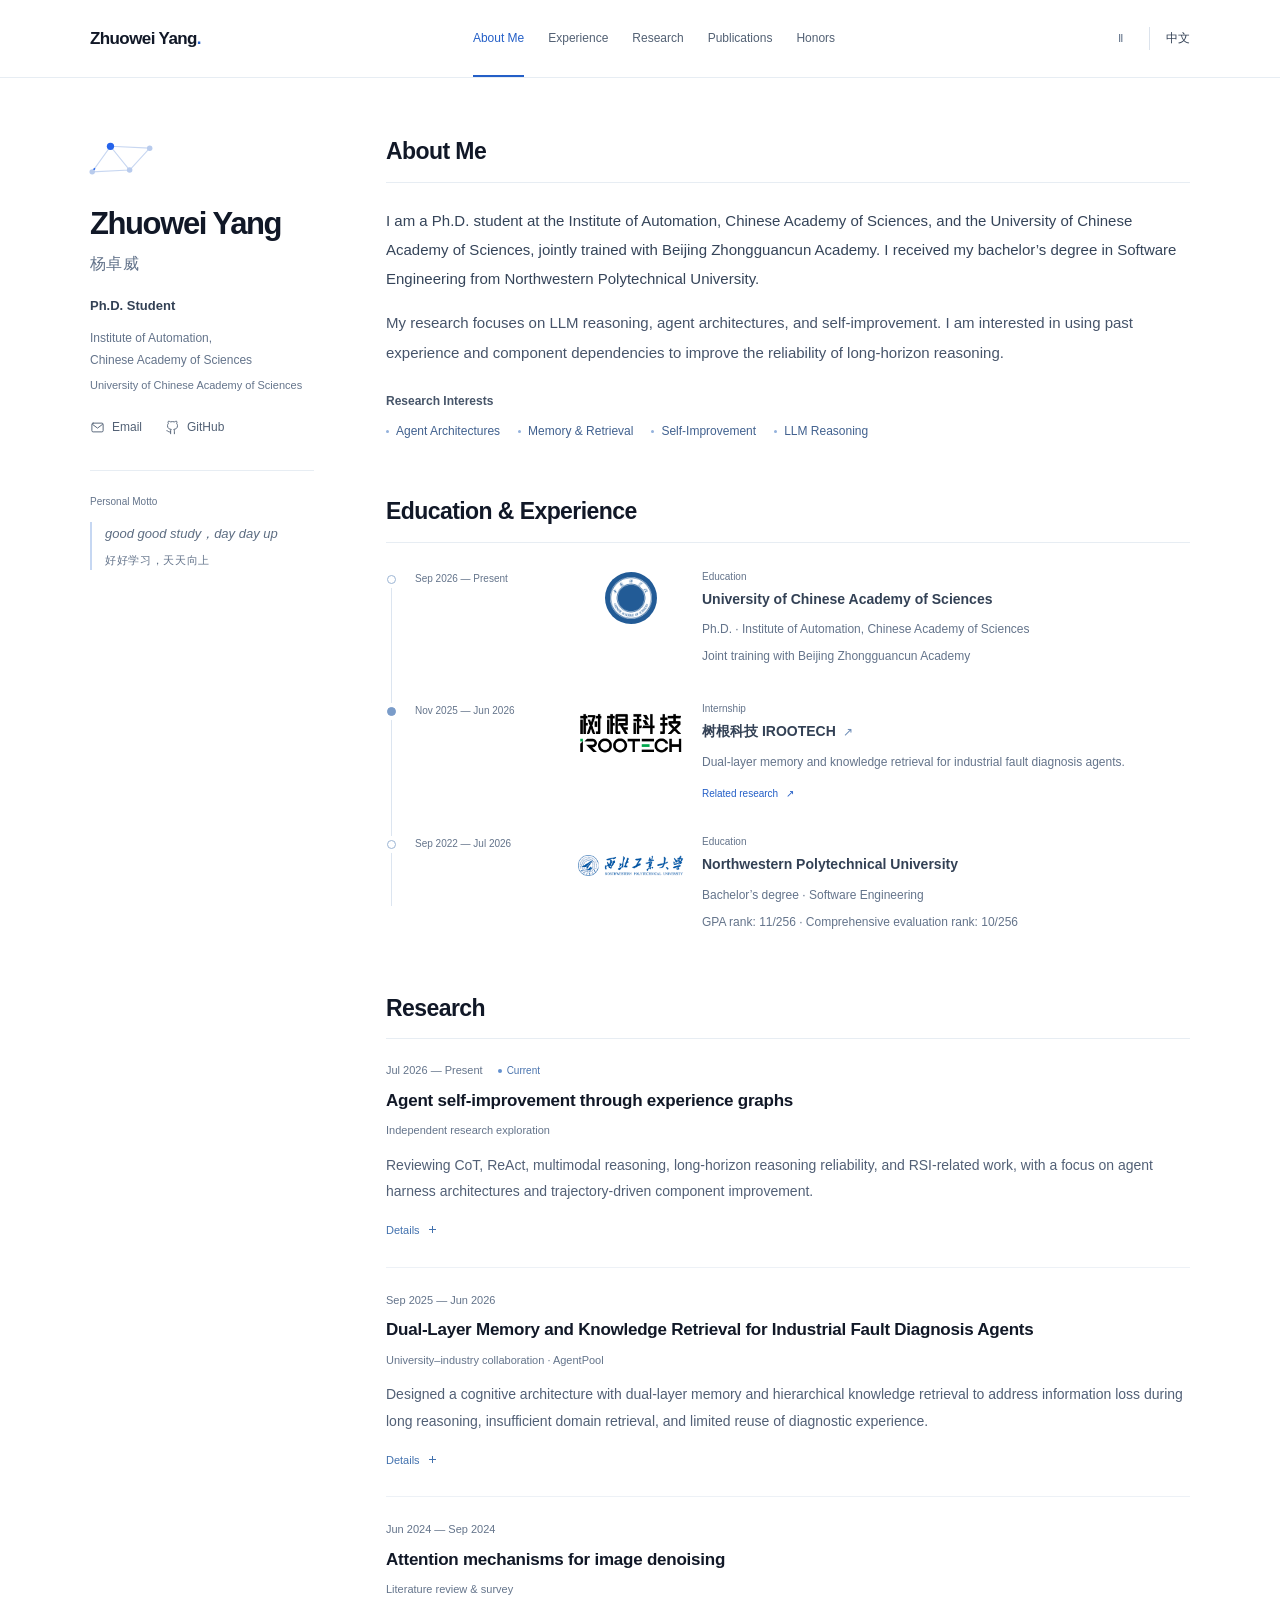
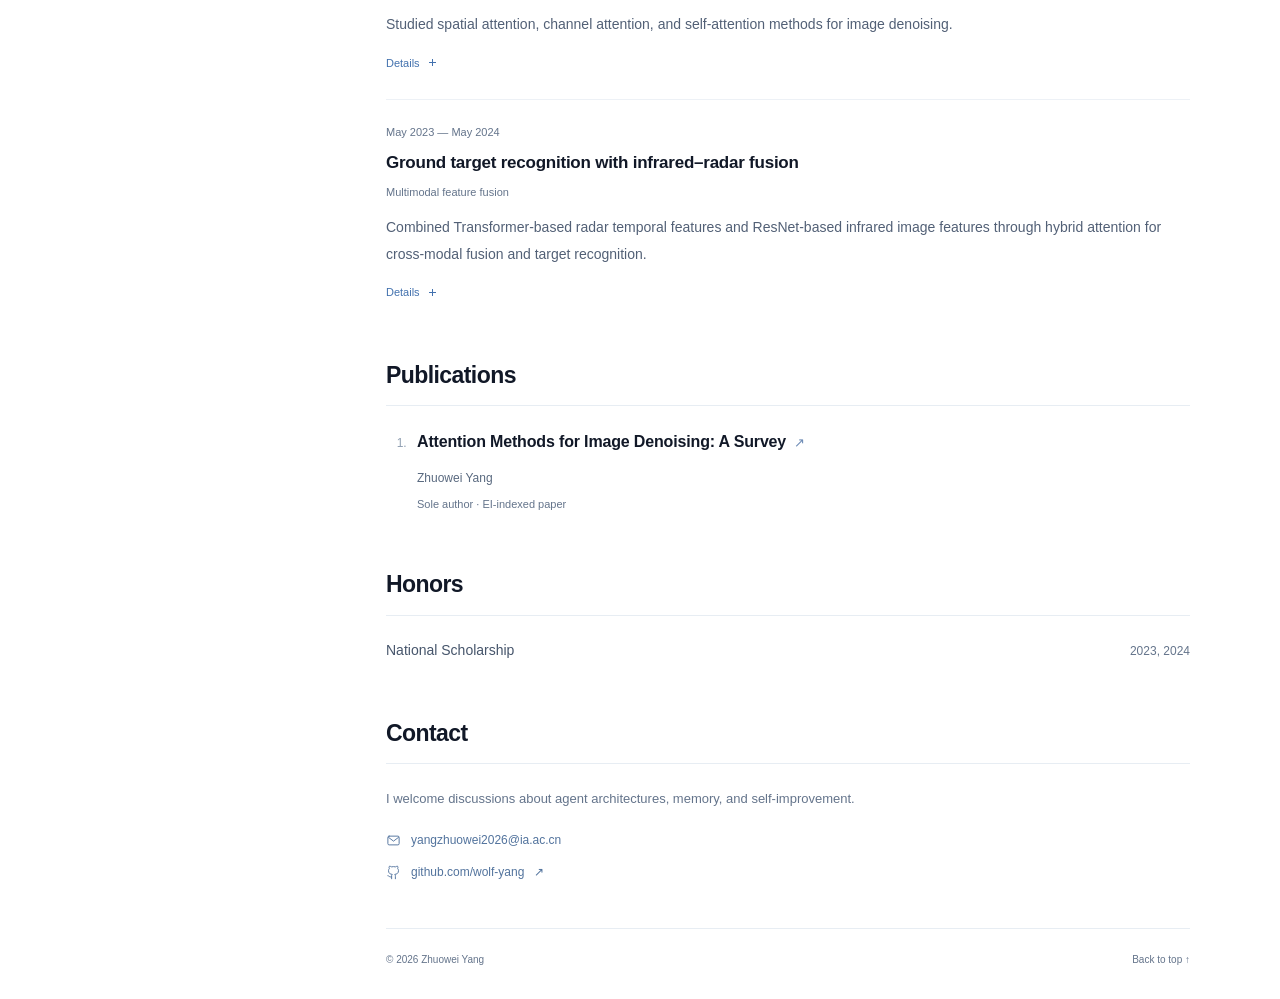
==== commit c17a2e2b: "Add official institution logos, link publication DOI, and move experience before research" ====
--- a/en.html
+++ b/en.html
@@ -1,11 +1,12 @@
 <!doctype html>
-<html lang="en"><head><meta charset="utf-8"><meta name="viewport" content="width=device-width,initial-scale=1"><meta name="theme-color" content="#ffffff"><meta name="description" content="Zhuowei Yang — Ph.D. student researching agent architectures, memory, knowledge retrieval, and self-improvement."><meta property="og:type" content="website"><meta property="og:title" content="Zhuowei Yang | Agent Research"><meta property="og:description" content="Zhuowei Yang — Ph.D. student researching agent architectures, memory, knowledge retrieval, and self-improvement."><meta property="og:url" content="https://wolf-yang.github.io/"><title>Zhuowei Yang | Agent Research</title><link rel="icon" href="favicon.svg" type="image/svg+xml"><link rel="stylesheet" href="style.css?v=4"><link rel="alternate" hreflang="en" href="https://wolf-yang.github.io/"><link rel="alternate" hreflang="zh-CN" href="https://wolf-yang.github.io/zh.html"><link rel="alternate" hreflang="x-default" href="https://wolf-yang.github.io/"><link rel="canonical" href="https://wolf-yang.github.io/"><script src="main.js?v=4" defer></script></head>
-<body><a class="skip-link" href="#main">Skip to content</a><div class="reading-progress" aria-hidden="true"></div><header class="site-header"><div class="header-inner"><a class="site-brand" href="#home">Zhuowei Yang<span aria-hidden="true">.</span></a><nav aria-label="Main navigation"><a href="#about">About Me</a><a href="#research">Research</a><a href="#publications">Publications</a><a href="#experience">Experience</a><a href="#honors">Honors</a></nav><div class="header-controls"><button class="motion-button js-only" type="button" aria-pressed="false" aria-label="Turn off animations" title="Turn off animations" data-pause-label="Turn off animations" data-resume-label="Turn on animations"><span class="motion-icon" aria-hidden="true">Ⅱ</span></button><a class="language-switch" href="zh.html" lang="zh-CN" aria-label="切换至中文">中文</a></div></div></header>
+<html lang="en"><head><meta charset="utf-8"><meta name="viewport" content="width=device-width,initial-scale=1"><meta name="theme-color" content="#ffffff"><meta name="description" content="Zhuowei Yang — Ph.D. student researching agent architectures, memory, knowledge retrieval, and self-improvement."><meta property="og:type" content="website"><meta property="og:title" content="Zhuowei Yang | Agent Research"><meta property="og:description" content="Zhuowei Yang — Ph.D. student researching agent architectures, memory, knowledge retrieval, and self-improvement."><meta property="og:url" content="https://wolf-yang.github.io/"><title>Zhuowei Yang | Agent Research</title><link rel="icon" href="favicon.svg" type="image/svg+xml"><link rel="stylesheet" href="style.css?v=5"><link rel="alternate" hreflang="en" href="https://wolf-yang.github.io/"><link rel="alternate" hreflang="zh-CN" href="https://wolf-yang.github.io/zh.html"><link rel="alternate" hreflang="x-default" href="https://wolf-yang.github.io/"><link rel="canonical" href="https://wolf-yang.github.io/"><script src="main.js?v=4" defer></script></head>
+<body><a class="skip-link" href="#main">Skip to content</a><div class="reading-progress" aria-hidden="true"></div><header class="site-header"><div class="header-inner"><a class="site-brand" href="#home">Zhuowei Yang<span aria-hidden="true">.</span></a><nav aria-label="Main navigation"><a href="#about">About Me</a><a href="#experience">Experience</a><a href="#research">Research</a><a href="#publications">Publications</a><a href="#honors">Honors</a></nav><div class="header-controls"><button class="motion-button js-only" type="button" aria-pressed="false" aria-label="Turn off animations" title="Turn off animations" data-pause-label="Turn off animations" data-resume-label="Turn on animations"><span class="motion-icon" aria-hidden="true">Ⅱ</span></button><a class="language-switch" href="zh.html" lang="zh-CN" aria-label="切换至中文">中文</a></div></div></header>
 <div class="page-layout" id="home"><aside class="profile" aria-labelledby="profile-name"><div class="profile-intro"><div class="profile-mark" aria-hidden="true"><svg viewBox="0 0 80 56" fill="none"><path d="M9 41 29 13l21 26 22-24M9 41l41-2M29 13l43 2" stroke="#c8d7f1" stroke-width="1.2"/><path class="network-signal" d="M9 41 29 13l21 26 22-24" stroke="#2563eb" stroke-width="1.8" stroke-dasharray="5 100"/><circle cx="9" cy="41" r="3" fill="#b8cbed"/><circle cx="29" cy="13" r="4" fill="#2563eb"/><circle cx="50" cy="39" r="3" fill="#b8cbed"/><circle cx="72" cy="15" r="3" fill="#b8cbed"/></svg></div><h1 id="profile-name">Zhuowei Yang</h1><p class="profile-other-name">杨卓威</p><p class="profile-role">Ph.D. Student</p><p class="profile-affiliation">Institute of Automation,<br>Chinese Academy of Sciences</p><p class="profile-university">University of Chinese Academy of Sciences</p><div class="profile-links"><a href="mailto:yangzhuowei2026@ia.ac.cn"><svg width="17" height="17" viewBox="0 0 24 24" fill="none" stroke="currentColor" stroke-width="1.5" stroke-linecap="round" stroke-linejoin="round" aria-hidden="true"><rect x="3" y="5" width="18" height="14" rx="2"/><path d="m4 7 8 6 8-6"/></svg>Email</a><a href="https://github.com/wolf-yang"><svg width="17" height="17" viewBox="0 0 24 24" fill="none" stroke="currentColor" stroke-width="1.5" stroke-linecap="round" stroke-linejoin="round" aria-hidden="true"><path d="M9 19c-4 1-4-2-6-2m12 5v-4a3.5 3.5 0 0 0-1-3c3-.3 6-1.5 6-6a4.6 4.6 0 0 0-1.3-3.2A4.3 4.3 0 0 0 18.6 2S17.4 1.7 15 3a11 11 0 0 0-6 0C6.6 1.7 5.4 2 5.4 2a4.3 4.3 0 0 0-.1 3.8A4.6 4.6 0 0 0 4 9c0 4.5 3 5.7 6 6a3.5 3.5 0 0 0-1 3v4"/></svg>GitHub</a></div></div><div class="profile-motto"><span class="motto-label">Personal Motto</span><blockquote><span lang="en">good good study，day day up</span> <span class="motto-zh" lang="zh-CN">好好学习，天天向上</span></blockquote></div></aside>
 <main id="main"><section class="content-section about-section" id="about" aria-labelledby="about-title"><h2 id="about-title" class="section-title">About Me</h2><p>I am a Ph.D. student at the Institute of Automation, Chinese Academy of Sciences, and the University of Chinese Academy of Sciences, jointly trained with Beijing Zhongguancun Academy. I received my bachelor’s degree in Software Engineering from Northwestern Polytechnical University.</p><p>My research focuses on LLM reasoning, agent architectures, and self-improvement. I am interested in using past experience and component dependencies to improve the reliability of long-horizon reasoning.</p><div class="research-interests"><h3>Research Interests</h3><ul><li>Agent Architectures</li><li>Memory & Retrieval</li><li>Self-Improvement</li><li>LLM Reasoning</li></ul></div></section>
+<section class="content-section experience-section" id="experience" aria-labelledby="experience-title"><h2 id="experience-title" class="section-title">Education & Experience</h2><ol class="experience-timeline" aria-label="Education & Experience"><li class="timeline-item reveal" id="education-1" data-kind="education" data-start="2026-09" data-end="present"><div class="timeline-marker" aria-hidden="true"></div><div class="timeline-date">Sep 2026 — Present</div><div class="timeline-content"><div class="institution-row"><a class="institution-logo logo-ucas" href="https://www.ucas.ac.cn/" aria-label="University of Chinese Academy of Sciences official website"><img src="assets/logos/ucas.png" alt="" width="108" height="108" loading="lazy" decoding="async"></a><div class="institution-copy"><span class="entry-type">Education</span><h3>University of Chinese Academy of Sciences</h3><p>Ph.D. · Institute of Automation, Chinese Academy of Sciences</p><p>Joint training with Beijing Zhongguancun Academy</p></div></div></div></li><li class="timeline-item reveal" id="internship" data-kind="internship" data-start="2025-11" data-end="2026-06"><div class="timeline-marker" aria-hidden="true"></div><div class="timeline-date">Nov 2025 — Jun 2026</div><div class="timeline-content"><div class="institution-row"><a class="institution-logo logo-irootech" href="https://www.irootech.com/" aria-label="树根科技 IROOTECH official website"><img src="assets/logos/irootech.png" alt="" width="720" height="310" loading="lazy" decoding="async"></a><div class="institution-copy"><span class="entry-type">Internship</span><h3><a class="company-link" href="https://www.irootech.com/">树根科技 IROOTECH <span aria-hidden="true">↗</span></a></h3><p>Dual-layer memory and knowledge retrieval for industrial fault diagnosis agents.</p><a class="inline-link" href="#project-2">Related research<span aria-hidden="true">↗</span></a></div></div></div></li><li class="timeline-item reveal" id="education-2" data-kind="education" data-start="2022-09" data-end="2026-07"><div class="timeline-marker" aria-hidden="true"></div><div class="timeline-date">Sep 2022 — Jul 2026</div><div class="timeline-content"><div class="institution-row"><a class="institution-logo logo-npu" href="https://www.nwpu.edu.cn/" aria-label="Northwestern Polytechnical University official website"><img src="assets/logos/npu.png" alt="" width="321" height="63" loading="lazy" decoding="async"></a><div class="institution-copy"><span class="entry-type">Education</span><h3>Northwestern Polytechnical University</h3><p>Bachelor’s degree · Software Engineering</p><p>GPA rank: 11/256 · Comprehensive evaluation rank: 10/256</p></div></div></div></li></ol></section>
 <section class="content-section" id="research" aria-labelledby="research-title"><h2 id="research-title" class="section-title">Research</h2><div class="research-list"><article class="research-entry reveal" id="project-1"><div class="entry-meta"><span>Jul 2026 — Present</span><span class="current-label"><i aria-hidden="true"></i>Current</span></div><h3>Agent self-improvement through experience graphs</h3><p class="entry-type">Independent research exploration</p><p>Reviewing CoT, ReAct, multimodal reasoning, long-horizon reasoning reliability, and RSI-related work, with a focus on agent harness architectures and trajectory-driven component improvement.</p><details class="research-details"><summary>Details<span class="details-symbol" aria-hidden="true"></span></summary><div class="details-content"><p>Exploring an experience graph for coordinated improvement across components: linking successful and failed trajectories to harness components and dependencies to guide component selection and joint updates. Designing and validating the approach using open-source RSI frameworks.</p></div></details></article><article class="research-entry reveal" id="project-2"><div class="entry-meta"><span>Sep 2025 — Jun 2026</span></div><h3>Dual-Layer Memory and Knowledge Retrieval for Industrial Fault Diagnosis Agents</h3><p class="entry-type">University–industry collaboration · AgentPool</p><p>Designed a cognitive architecture with dual-layer memory and hierarchical knowledge retrieval to address information loss during long reasoning, insufficient domain retrieval, and limited reuse of diagnostic experience.</p><details class="research-details"><summary>Details<span class="details-symbol" aria-hidden="true"></span></summary><div class="details-content"><p>Built structured working memory for key information, ruled-out hypotheses, and pending checks; organized diagnostic histories into long-term memory; developed hierarchical indexes over industrial manuals and experience, combining tree-based retrieval with cross-branch tag associations.</p></div></details></article><article class="research-entry reveal" id="project-3"><div class="entry-meta"><span>Jun 2024 — Sep 2024</span></div><h3>Attention mechanisms for image denoising</h3><p class="entry-type">Literature review &amp; survey</p><p>Studied spatial attention, channel attention, and self-attention methods for image denoising.</p><details class="research-details"><summary>Details<span class="details-symbol" aria-hidden="true"></span></summary><div class="details-content"><p>Reviewed more than 50 papers and independently authored a survey.</p></div></details></article><article class="research-entry reveal" id="project-4"><div class="entry-meta"><span>May 2023 — May 2024</span></div><h3>Ground target recognition with infrared–radar fusion</h3><p class="entry-type">Multimodal feature fusion</p><p>Combined Transformer-based radar temporal features and ResNet-based infrared image features through hybrid attention for cross-modal fusion and target recognition.</p><details class="research-details"><summary>Details<span class="details-symbol" aria-hidden="true"></span></summary><div class="details-content"><p>Designed and implemented a fusion module incorporating spatial and channel attention, and contributed to platform development.</p></div></details></article></div></section>
-<section class="content-section reveal" id="publications" aria-labelledby="publications-title"><h2 id="publications-title" class="section-title">Publications</h2><ol class="publication-list"><li><article class="publication-entry"><h3>Attention Methods for Image Denoising: A Survey</h3><p class="publication-author"><strong>Zhuowei Yang</strong></p><p class="publication-meta">Sole author · EI-indexed paper</p></article></li></ol></section>
-<section class="content-section experience-section" id="experience" aria-labelledby="experience-title"><h2 id="experience-title" class="section-title">Education & Experience</h2><ol class="experience-timeline" aria-label="Education & Experience"><li class="timeline-item reveal" id="education-1" data-kind="education" data-start="2026-09" data-end="present"><div class="timeline-marker" aria-hidden="true"></div><div class="timeline-date">Sep 2026 — Present</div><div class="timeline-content"><span class="entry-type">Education</span><h3>University of Chinese Academy of Sciences</h3><p>Ph.D. · Institute of Automation, Chinese Academy of Sciences</p><p>Joint training with Beijing Zhongguancun Academy</p></div></li><li class="timeline-item reveal" id="internship" data-kind="internship" data-start="2025-11" data-end="2026-06"><div class="timeline-marker" aria-hidden="true"></div><div class="timeline-date">Nov 2025 — Jun 2026</div><div class="timeline-content"><span class="entry-type">Internship</span><h3><a class="company-link" href="https://www.irootech.com/">树根科技 IROOTECH <span aria-hidden="true">↗</span></a></h3><p>Dual-layer memory and knowledge retrieval for industrial fault diagnosis agents.</p><a class="inline-link" href="#project-2">Related research<span aria-hidden="true">↗</span></a></div></li><li class="timeline-item reveal" id="education-2" data-kind="education" data-start="2022-09" data-end="2026-07"><div class="timeline-marker" aria-hidden="true"></div><div class="timeline-date">Sep 2022 — Jul 2026</div><div class="timeline-content"><span class="entry-type">Education</span><h3>Northwestern Polytechnical University</h3><p>Bachelor’s degree · Software Engineering</p><p>GPA rank: 11/256 · Comprehensive evaluation rank: 10/256</p></div></li></ol></section>
+<section class="content-section reveal" id="publications" aria-labelledby="publications-title"><h2 id="publications-title" class="section-title">Publications</h2><ol class="publication-list"><li><article class="publication-entry"><h3><a class="publication-title-link" href="https://doi.org/10.1109/ICCSI62669.2024.10799369">Attention Methods for Image Denoising: A Survey <span aria-hidden="true">↗</span></a></h3><p class="publication-author"><strong>Zhuowei Yang</strong></p><p class="publication-meta">Sole author · EI-indexed paper</p></article></li></ol></section>
+
 <section class="content-section reveal" id="honors" aria-labelledby="honors-title"><h2 id="honors-title" class="section-title">Honors</h2><ul class="honors-list"><li><span class="honor-name">National Scholarship</span><span class="honor-years">2023, 2024</span></li></ul></section>
 <section class="content-section contact-section reveal" id="contact" aria-labelledby="contact-title"><h2 id="contact-title" class="section-title">Contact</h2><p>I welcome discussions about agent architectures, memory, and self-improvement.</p><div class="contact-links"><a href="mailto:yangzhuowei2026@ia.ac.cn"><svg width="17" height="17" viewBox="0 0 24 24" fill="none" stroke="currentColor" stroke-width="1.5" stroke-linecap="round" stroke-linejoin="round" aria-hidden="true"><rect x="3" y="5" width="18" height="14" rx="2"/><path d="m4 7 8 6 8-6"/></svg>yangzhuowei2026@ia.ac.cn</a><a href="https://github.com/wolf-yang"><svg width="17" height="17" viewBox="0 0 24 24" fill="none" stroke="currentColor" stroke-width="1.5" stroke-linecap="round" stroke-linejoin="round" aria-hidden="true"><path d="M9 19c-4 1-4-2-6-2m12 5v-4a3.5 3.5 0 0 0-1-3c3-.3 6-1.5 6-6a4.6 4.6 0 0 0-1.3-3.2A4.3 4.3 0 0 0 18.6 2S17.4 1.7 15 3a11 11 0 0 0-6 0C6.6 1.7 5.4 2 5.4 2a4.3 4.3 0 0 0-.1 3.8A4.6 4.6 0 0 0 4 9c0 4.5 3 5.7 6 6a3.5 3.5 0 0 0-1 3v4"/></svg>github.com/wolf-yang<span aria-hidden="true">↗</span></a></div></section>
 <footer class="site-footer"><span>© 2026 Zhuowei Yang</span><a href="#home">Back to top ↑</a></footer></main></div></body></html>
--- a/style.css
+++ b/style.css
@@ -10,3 +10,9 @@
 @media(max-width:760px){html{scroll-padding-top:139px}.header-inner{padding:17px 24px 12px;display:grid;grid-template-columns:1fr auto;gap:15px 20px;min-height:0}.site-brand{font-size:16px}.header-controls{gap:12px}.site-header nav{grid-column:1/-1;grid-row:2;justify-content:space-between;gap:14px;overflow-x:auto;scrollbar-width:none;padding:0 0 3px}.site-header nav::-webkit-scrollbar{display:none}.site-header nav>a{font-size:11px;line-height:1.8}.site-header nav>a:after{bottom:-4px;height:1px}.language-switch{padding-left:12px;font-size:11px}.motion-button{width:22px;height:22px}.page-layout{display:block;padding:34px 24px 0}.profile{position:static;padding-bottom:30px;margin-bottom:35px;border-bottom:1px solid var(--line);display:grid;grid-template-columns:1fr 1fr;column-gap:30px;align-items:start}.profile-mark{width:53px;height:38px;margin:0 0 14px -4px}.profile h1{font-size:32px}.profile-other-name{font-size:14px;margin:8px 0 16px}.profile-role{font-size:12px;margin-bottom:7px}.profile-affiliation{font-size:11px}.profile-university{font-size:10px;margin-bottom:15px}.profile-motto{border-top:0;margin-top:69px;padding-top:0;max-width:250px}.motto-label{font-size:10px}.profile-motto blockquote{font-size:13px;padding-left:12px}.motto-zh{font-size:10px}.profile-links a{font-size:11px}.profile-links{gap:23px}.section-title{font-size:22px;margin-bottom:20px;padding-bottom:12px}.about-section>p{font-size:14px;line-height:1.95}.content-section{padding-bottom:35px;margin-bottom:7px}.research-entry h3{font-size:16px}.research-entry>p:not(.entry-type){font-size:13px}.research-entry{padding-bottom:23px;margin-bottom:23px;scroll-margin-top:139px}.research-interests li{font-size:11px}.research-interests ul{gap:8px 16px}.entry-meta{font-size:10px}.entry-type{font-size:10px}.publication-entry h3{font-size:15px}.timeline-item{grid-template-columns:130px minmax(0,1fr);gap:16px;padding-left:27px}.timeline-content .entry-type{display:block}.timeline-date{font-size:9px}.timeline-content h3{font-size:13px}.timeline-content p{font-size:11px}.honors-list li{font-size:13px}.honor-years{font-size:11px}.details-content p{font-size:12px}.contact-links a{font-size:11px}.contact-links{gap:12px}.site-footer{font-size:9px;padding-bottom:24px}html[lang="zh-CN"] .profile h1{font-size:32px}html[lang="zh-CN"] .section-title{font-size:21px}html[lang="zh-CN"] .research-entry h3{font-size:16px}}
 @media(max-width:500px){.profile{display:block;padding-bottom:28px;margin-bottom:31px}.profile-mark{display:none}.profile h1{font-size:32px}.profile-other-name{margin-bottom:13px}.profile-affiliation br{display:none}.profile-university{margin-bottom:14px}.profile-motto{margin-top:24px;padding-top:17px;border-top:1px solid var(--line);max-width:none}.profile-motto blockquote{font-size:12px}.motto-zh{font-size:10px}.motto-label{font-size:9px;margin-bottom:7px}.timeline-item{grid-template-columns:1fr;row-gap:6px;padding-bottom:25px}.timeline-content .entry-type{display:none}.timeline-date{font-size:10px}.timeline-content h3{font-size:14px}.timeline-content p{font-size:11px}.section-title{font-size:21px}.header-inner{padding-inline:20px}.page-layout{padding-inline:22px}.site-header nav{gap:12px}.site-header nav>a{font-size:10.5px}.research-interests li{font-size:10px}.honors-list li{gap:16px}.honor-years{white-space:nowrap}}
 @media(prefers-reduced-motion:reduce){html{scroll-behavior:auto}*,*:before,*:after{animation:none!important;transition:none!important}.will-reveal{opacity:1;transform:none}.motion-button,.reading-progress{display:none!important}}
+/* Preserve the institutions' original marks and proportions. */
+.institution-row{display:grid;grid-template-columns:106px minmax(0,1fr);gap:18px;align-items:start}.institution-copy{min-width:0}.institution-logo{display:flex;width:106px;height:56px;align-items:center;justify-content:center;align-self:start;flex-shrink:0;text-decoration:none;margin-top:4px}.institution-logo img{display:block;width:100%;height:100%;object-fit:contain;transition:opacity .2s}.institution-logo:hover img{opacity:.8}.institution-logo.logo-ucas{width:52px;height:52px;margin-left:27px;background:#225b96;border-radius:50%;padding:5px}.institution-logo.logo-ucas img{width:42px;height:42px}.publication-title-link{color:inherit;text-decoration:none;transition:color .2s}.publication-title-link>span{font-size:13px;font-weight:400;color:#6d8bb5;margin-left:4px;white-space:nowrap}.publication-title-link:hover{color:var(--accent);text-decoration:underline;text-underline-offset:4px}
+@media(max-width:1050px){.institution-row{grid-template-columns:94px minmax(0,1fr);gap:17px}.institution-logo{width:94px;height:52px}.institution-logo.logo-ucas{margin-left:21px}}
+@media(max-width:760px){.institution-row{grid-template-columns:86px minmax(0,1fr);gap:16px}.institution-logo{width:86px;height:50px;margin-top:3px}.institution-logo.logo-ucas{width:48px;height:48px;margin-left:19px;padding:5px}.institution-logo.logo-ucas img{width:38px;height:38px}}
+@media(max-width:500px){.institution-row{grid-template-columns:74px minmax(0,1fr);gap:14px}.institution-logo{width:74px;height:43px;margin-top:2px}.institution-logo.logo-ucas{width:43px;height:43px;margin-left:15px;padding:4px}.institution-logo.logo-ucas img{width:35px;height:35px}.timeline-content h3{font-size:13px}.timeline-content p{font-size:11px}}
+@media(prefers-reduced-motion:reduce){.institution-logo img,.publication-title-link{transition:none}}
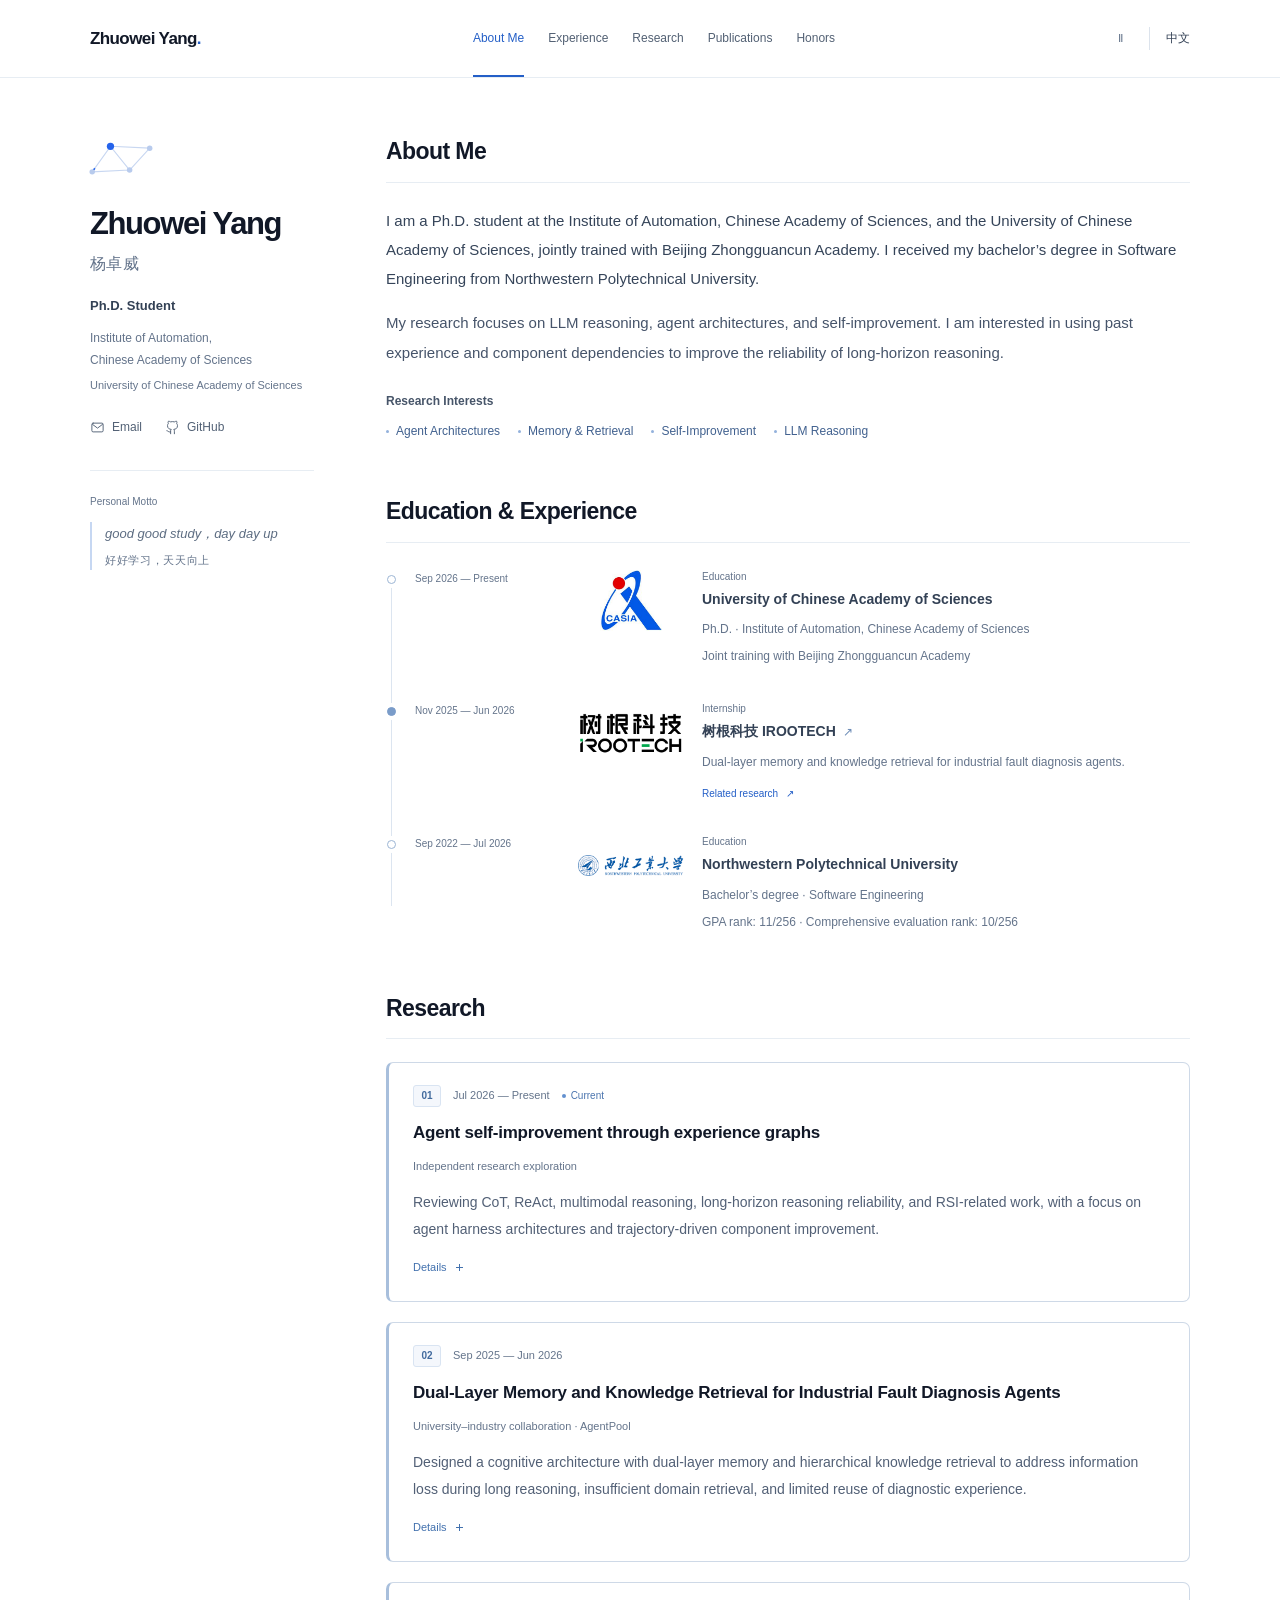
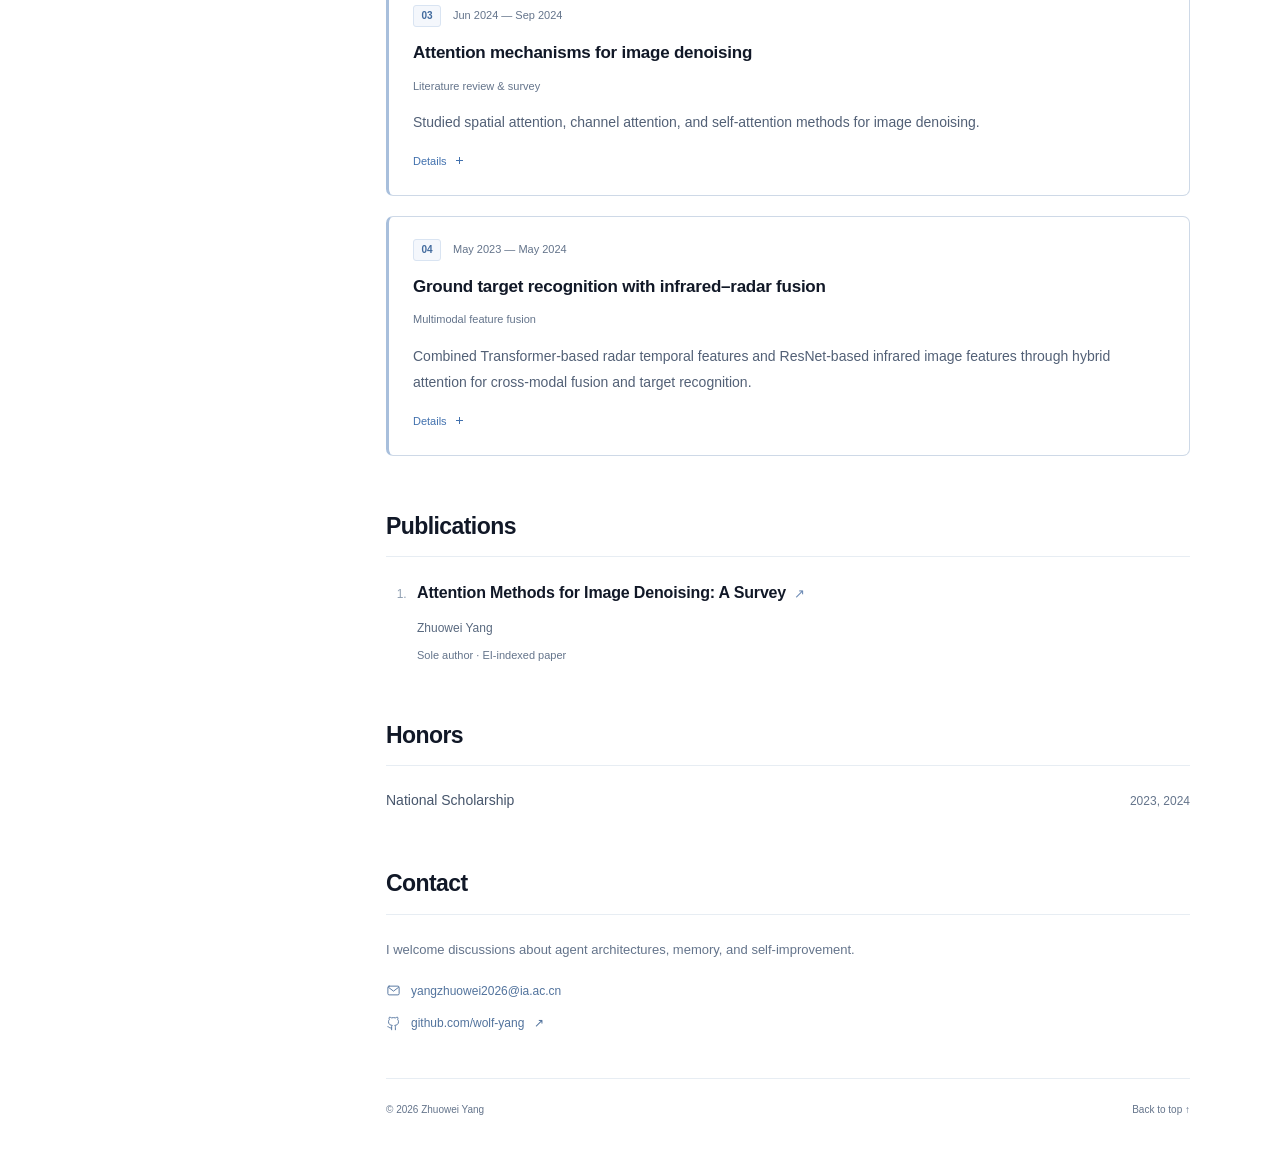
==== commit 9a2cf87d: "Use official CASIA logo and clearly separate research entries" ====
--- a/en.html
+++ b/en.html
@@ -1,10 +1,10 @@
 <!doctype html>
-<html lang="en"><head><meta charset="utf-8"><meta name="viewport" content="width=device-width,initial-scale=1"><meta name="theme-color" content="#ffffff"><meta name="description" content="Zhuowei Yang — Ph.D. student researching agent architectures, memory, knowledge retrieval, and self-improvement."><meta property="og:type" content="website"><meta property="og:title" content="Zhuowei Yang | Agent Research"><meta property="og:description" content="Zhuowei Yang — Ph.D. student researching agent architectures, memory, knowledge retrieval, and self-improvement."><meta property="og:url" content="https://wolf-yang.github.io/"><title>Zhuowei Yang | Agent Research</title><link rel="icon" href="favicon.svg" type="image/svg+xml"><link rel="stylesheet" href="style.css?v=5"><link rel="alternate" hreflang="en" href="https://wolf-yang.github.io/"><link rel="alternate" hreflang="zh-CN" href="https://wolf-yang.github.io/zh.html"><link rel="alternate" hreflang="x-default" href="https://wolf-yang.github.io/"><link rel="canonical" href="https://wolf-yang.github.io/"><script src="main.js?v=4" defer></script></head>
+<html lang="en"><head><meta charset="utf-8"><meta name="viewport" content="width=device-width,initial-scale=1"><meta name="theme-color" content="#ffffff"><meta name="description" content="Zhuowei Yang — Ph.D. student researching agent architectures, memory, knowledge retrieval, and self-improvement."><meta property="og:type" content="website"><meta property="og:title" content="Zhuowei Yang | Agent Research"><meta property="og:description" content="Zhuowei Yang — Ph.D. student researching agent architectures, memory, knowledge retrieval, and self-improvement."><meta property="og:url" content="https://wolf-yang.github.io/"><title>Zhuowei Yang | Agent Research</title><link rel="icon" href="favicon.svg" type="image/svg+xml"><link rel="stylesheet" href="style.css?v=6"><link rel="alternate" hreflang="en" href="https://wolf-yang.github.io/"><link rel="alternate" hreflang="zh-CN" href="https://wolf-yang.github.io/zh.html"><link rel="alternate" hreflang="x-default" href="https://wolf-yang.github.io/"><link rel="canonical" href="https://wolf-yang.github.io/"><script src="main.js?v=4" defer></script></head>
 <body><a class="skip-link" href="#main">Skip to content</a><div class="reading-progress" aria-hidden="true"></div><header class="site-header"><div class="header-inner"><a class="site-brand" href="#home">Zhuowei Yang<span aria-hidden="true">.</span></a><nav aria-label="Main navigation"><a href="#about">About Me</a><a href="#experience">Experience</a><a href="#research">Research</a><a href="#publications">Publications</a><a href="#honors">Honors</a></nav><div class="header-controls"><button class="motion-button js-only" type="button" aria-pressed="false" aria-label="Turn off animations" title="Turn off animations" data-pause-label="Turn off animations" data-resume-label="Turn on animations"><span class="motion-icon" aria-hidden="true">Ⅱ</span></button><a class="language-switch" href="zh.html" lang="zh-CN" aria-label="切换至中文">中文</a></div></div></header>
 <div class="page-layout" id="home"><aside class="profile" aria-labelledby="profile-name"><div class="profile-intro"><div class="profile-mark" aria-hidden="true"><svg viewBox="0 0 80 56" fill="none"><path d="M9 41 29 13l21 26 22-24M9 41l41-2M29 13l43 2" stroke="#c8d7f1" stroke-width="1.2"/><path class="network-signal" d="M9 41 29 13l21 26 22-24" stroke="#2563eb" stroke-width="1.8" stroke-dasharray="5 100"/><circle cx="9" cy="41" r="3" fill="#b8cbed"/><circle cx="29" cy="13" r="4" fill="#2563eb"/><circle cx="50" cy="39" r="3" fill="#b8cbed"/><circle cx="72" cy="15" r="3" fill="#b8cbed"/></svg></div><h1 id="profile-name">Zhuowei Yang</h1><p class="profile-other-name">杨卓威</p><p class="profile-role">Ph.D. Student</p><p class="profile-affiliation">Institute of Automation,<br>Chinese Academy of Sciences</p><p class="profile-university">University of Chinese Academy of Sciences</p><div class="profile-links"><a href="mailto:yangzhuowei2026@ia.ac.cn"><svg width="17" height="17" viewBox="0 0 24 24" fill="none" stroke="currentColor" stroke-width="1.5" stroke-linecap="round" stroke-linejoin="round" aria-hidden="true"><rect x="3" y="5" width="18" height="14" rx="2"/><path d="m4 7 8 6 8-6"/></svg>Email</a><a href="https://github.com/wolf-yang"><svg width="17" height="17" viewBox="0 0 24 24" fill="none" stroke="currentColor" stroke-width="1.5" stroke-linecap="round" stroke-linejoin="round" aria-hidden="true"><path d="M9 19c-4 1-4-2-6-2m12 5v-4a3.5 3.5 0 0 0-1-3c3-.3 6-1.5 6-6a4.6 4.6 0 0 0-1.3-3.2A4.3 4.3 0 0 0 18.6 2S17.4 1.7 15 3a11 11 0 0 0-6 0C6.6 1.7 5.4 2 5.4 2a4.3 4.3 0 0 0-.1 3.8A4.6 4.6 0 0 0 4 9c0 4.5 3 5.7 6 6a3.5 3.5 0 0 0-1 3v4"/></svg>GitHub</a></div></div><div class="profile-motto"><span class="motto-label">Personal Motto</span><blockquote><span lang="en">good good study，day day up</span> <span class="motto-zh" lang="zh-CN">好好学习，天天向上</span></blockquote></div></aside>
 <main id="main"><section class="content-section about-section" id="about" aria-labelledby="about-title"><h2 id="about-title" class="section-title">About Me</h2><p>I am a Ph.D. student at the Institute of Automation, Chinese Academy of Sciences, and the University of Chinese Academy of Sciences, jointly trained with Beijing Zhongguancun Academy. I received my bachelor’s degree in Software Engineering from Northwestern Polytechnical University.</p><p>My research focuses on LLM reasoning, agent architectures, and self-improvement. I am interested in using past experience and component dependencies to improve the reliability of long-horizon reasoning.</p><div class="research-interests"><h3>Research Interests</h3><ul><li>Agent Architectures</li><li>Memory & Retrieval</li><li>Self-Improvement</li><li>LLM Reasoning</li></ul></div></section>
-<section class="content-section experience-section" id="experience" aria-labelledby="experience-title"><h2 id="experience-title" class="section-title">Education & Experience</h2><ol class="experience-timeline" aria-label="Education & Experience"><li class="timeline-item reveal" id="education-1" data-kind="education" data-start="2026-09" data-end="present"><div class="timeline-marker" aria-hidden="true"></div><div class="timeline-date">Sep 2026 — Present</div><div class="timeline-content"><div class="institution-row"><a class="institution-logo logo-ucas" href="https://www.ucas.ac.cn/" aria-label="University of Chinese Academy of Sciences official website"><img src="assets/logos/ucas.png" alt="" width="108" height="108" loading="lazy" decoding="async"></a><div class="institution-copy"><span class="entry-type">Education</span><h3>University of Chinese Academy of Sciences</h3><p>Ph.D. · Institute of Automation, Chinese Academy of Sciences</p><p>Joint training with Beijing Zhongguancun Academy</p></div></div></div></li><li class="timeline-item reveal" id="internship" data-kind="internship" data-start="2025-11" data-end="2026-06"><div class="timeline-marker" aria-hidden="true"></div><div class="timeline-date">Nov 2025 — Jun 2026</div><div class="timeline-content"><div class="institution-row"><a class="institution-logo logo-irootech" href="https://www.irootech.com/" aria-label="树根科技 IROOTECH official website"><img src="assets/logos/irootech.png" alt="" width="720" height="310" loading="lazy" decoding="async"></a><div class="institution-copy"><span class="entry-type">Internship</span><h3><a class="company-link" href="https://www.irootech.com/">树根科技 IROOTECH <span aria-hidden="true">↗</span></a></h3><p>Dual-layer memory and knowledge retrieval for industrial fault diagnosis agents.</p><a class="inline-link" href="#project-2">Related research<span aria-hidden="true">↗</span></a></div></div></div></li><li class="timeline-item reveal" id="education-2" data-kind="education" data-start="2022-09" data-end="2026-07"><div class="timeline-marker" aria-hidden="true"></div><div class="timeline-date">Sep 2022 — Jul 2026</div><div class="timeline-content"><div class="institution-row"><a class="institution-logo logo-npu" href="https://www.nwpu.edu.cn/" aria-label="Northwestern Polytechnical University official website"><img src="assets/logos/npu.png" alt="" width="321" height="63" loading="lazy" decoding="async"></a><div class="institution-copy"><span class="entry-type">Education</span><h3>Northwestern Polytechnical University</h3><p>Bachelor’s degree · Software Engineering</p><p>GPA rank: 11/256 · Comprehensive evaluation rank: 10/256</p></div></div></div></li></ol></section>
-<section class="content-section" id="research" aria-labelledby="research-title"><h2 id="research-title" class="section-title">Research</h2><div class="research-list"><article class="research-entry reveal" id="project-1"><div class="entry-meta"><span>Jul 2026 — Present</span><span class="current-label"><i aria-hidden="true"></i>Current</span></div><h3>Agent self-improvement through experience graphs</h3><p class="entry-type">Independent research exploration</p><p>Reviewing CoT, ReAct, multimodal reasoning, long-horizon reasoning reliability, and RSI-related work, with a focus on agent harness architectures and trajectory-driven component improvement.</p><details class="research-details"><summary>Details<span class="details-symbol" aria-hidden="true"></span></summary><div class="details-content"><p>Exploring an experience graph for coordinated improvement across components: linking successful and failed trajectories to harness components and dependencies to guide component selection and joint updates. Designing and validating the approach using open-source RSI frameworks.</p></div></details></article><article class="research-entry reveal" id="project-2"><div class="entry-meta"><span>Sep 2025 — Jun 2026</span></div><h3>Dual-Layer Memory and Knowledge Retrieval for Industrial Fault Diagnosis Agents</h3><p class="entry-type">University–industry collaboration · AgentPool</p><p>Designed a cognitive architecture with dual-layer memory and hierarchical knowledge retrieval to address information loss during long reasoning, insufficient domain retrieval, and limited reuse of diagnostic experience.</p><details class="research-details"><summary>Details<span class="details-symbol" aria-hidden="true"></span></summary><div class="details-content"><p>Built structured working memory for key information, ruled-out hypotheses, and pending checks; organized diagnostic histories into long-term memory; developed hierarchical indexes over industrial manuals and experience, combining tree-based retrieval with cross-branch tag associations.</p></div></details></article><article class="research-entry reveal" id="project-3"><div class="entry-meta"><span>Jun 2024 — Sep 2024</span></div><h3>Attention mechanisms for image denoising</h3><p class="entry-type">Literature review &amp; survey</p><p>Studied spatial attention, channel attention, and self-attention methods for image denoising.</p><details class="research-details"><summary>Details<span class="details-symbol" aria-hidden="true"></span></summary><div class="details-content"><p>Reviewed more than 50 papers and independently authored a survey.</p></div></details></article><article class="research-entry reveal" id="project-4"><div class="entry-meta"><span>May 2023 — May 2024</span></div><h3>Ground target recognition with infrared–radar fusion</h3><p class="entry-type">Multimodal feature fusion</p><p>Combined Transformer-based radar temporal features and ResNet-based infrared image features through hybrid attention for cross-modal fusion and target recognition.</p><details class="research-details"><summary>Details<span class="details-symbol" aria-hidden="true"></span></summary><div class="details-content"><p>Designed and implemented a fusion module incorporating spatial and channel attention, and contributed to platform development.</p></div></details></article></div></section>
+<section class="content-section experience-section" id="experience" aria-labelledby="experience-title"><h2 id="experience-title" class="section-title">Education & Experience</h2><ol class="experience-timeline" aria-label="Education & Experience"><li class="timeline-item reveal" id="education-1" data-kind="education" data-start="2026-09" data-end="present"><div class="timeline-marker" aria-hidden="true"></div><div class="timeline-date">Sep 2026 — Present</div><div class="timeline-content"><div class="institution-row"><a class="institution-logo logo-casia" href="https://ia.cas.cn/" aria-label="Institute of Automation, Chinese Academy of Sciences official website"><img src="assets/logos/casia.jpg" alt="" width="238" height="236" loading="lazy" decoding="async"></a><div class="institution-copy"><span class="entry-type">Education</span><h3>University of Chinese Academy of Sciences</h3><p>Ph.D. · Institute of Automation, Chinese Academy of Sciences</p><p>Joint training with Beijing Zhongguancun Academy</p></div></div></div></li><li class="timeline-item reveal" id="internship" data-kind="internship" data-start="2025-11" data-end="2026-06"><div class="timeline-marker" aria-hidden="true"></div><div class="timeline-date">Nov 2025 — Jun 2026</div><div class="timeline-content"><div class="institution-row"><a class="institution-logo logo-irootech" href="https://www.irootech.com/" aria-label="树根科技 IROOTECH official website"><img src="assets/logos/irootech.png" alt="" width="720" height="310" loading="lazy" decoding="async"></a><div class="institution-copy"><span class="entry-type">Internship</span><h3><a class="company-link" href="https://www.irootech.com/">树根科技 IROOTECH <span aria-hidden="true">↗</span></a></h3><p>Dual-layer memory and knowledge retrieval for industrial fault diagnosis agents.</p><a class="inline-link" href="#project-2">Related research<span aria-hidden="true">↗</span></a></div></div></div></li><li class="timeline-item reveal" id="education-2" data-kind="education" data-start="2022-09" data-end="2026-07"><div class="timeline-marker" aria-hidden="true"></div><div class="timeline-date">Sep 2022 — Jul 2026</div><div class="timeline-content"><div class="institution-row"><a class="institution-logo logo-npu" href="https://www.nwpu.edu.cn/" aria-label="Northwestern Polytechnical University official website"><img src="assets/logos/npu.png" alt="" width="321" height="63" loading="lazy" decoding="async"></a><div class="institution-copy"><span class="entry-type">Education</span><h3>Northwestern Polytechnical University</h3><p>Bachelor’s degree · Software Engineering</p><p>GPA rank: 11/256 · Comprehensive evaluation rank: 10/256</p></div></div></div></li></ol></section>
+<section class="content-section" id="research" aria-labelledby="research-title"><h2 id="research-title" class="section-title">Research</h2><div class="research-list"><article class="research-entry reveal" id="project-1"><div class="entry-meta"><span class="research-index" aria-hidden="true">01</span><span>Jul 2026 — Present</span><span class="current-label"><i aria-hidden="true"></i>Current</span></div><h3>Agent self-improvement through experience graphs</h3><p class="entry-type">Independent research exploration</p><p>Reviewing CoT, ReAct, multimodal reasoning, long-horizon reasoning reliability, and RSI-related work, with a focus on agent harness architectures and trajectory-driven component improvement.</p><details class="research-details"><summary>Details<span class="details-symbol" aria-hidden="true"></span></summary><div class="details-content"><p>Exploring an experience graph for coordinated improvement across components: linking successful and failed trajectories to harness components and dependencies to guide component selection and joint updates. Designing and validating the approach using open-source RSI frameworks.</p></div></details></article><article class="research-entry reveal" id="project-2"><div class="entry-meta"><span class="research-index" aria-hidden="true">02</span><span>Sep 2025 — Jun 2026</span></div><h3>Dual-Layer Memory and Knowledge Retrieval for Industrial Fault Diagnosis Agents</h3><p class="entry-type">University–industry collaboration · AgentPool</p><p>Designed a cognitive architecture with dual-layer memory and hierarchical knowledge retrieval to address information loss during long reasoning, insufficient domain retrieval, and limited reuse of diagnostic experience.</p><details class="research-details"><summary>Details<span class="details-symbol" aria-hidden="true"></span></summary><div class="details-content"><p>Built structured working memory for key information, ruled-out hypotheses, and pending checks; organized diagnostic histories into long-term memory; developed hierarchical indexes over industrial manuals and experience, combining tree-based retrieval with cross-branch tag associations.</p></div></details></article><article class="research-entry reveal" id="project-3"><div class="entry-meta"><span class="research-index" aria-hidden="true">03</span><span>Jun 2024 — Sep 2024</span></div><h3>Attention mechanisms for image denoising</h3><p class="entry-type">Literature review &amp; survey</p><p>Studied spatial attention, channel attention, and self-attention methods for image denoising.</p><details class="research-details"><summary>Details<span class="details-symbol" aria-hidden="true"></span></summary><div class="details-content"><p>Reviewed more than 50 papers and independently authored a survey.</p></div></details></article><article class="research-entry reveal" id="project-4"><div class="entry-meta"><span class="research-index" aria-hidden="true">04</span><span>May 2023 — May 2024</span></div><h3>Ground target recognition with infrared–radar fusion</h3><p class="entry-type">Multimodal feature fusion</p><p>Combined Transformer-based radar temporal features and ResNet-based infrared image features through hybrid attention for cross-modal fusion and target recognition.</p><details class="research-details"><summary>Details<span class="details-symbol" aria-hidden="true"></span></summary><div class="details-content"><p>Designed and implemented a fusion module incorporating spatial and channel attention, and contributed to platform development.</p></div></details></article></div></section>
 <section class="content-section reveal" id="publications" aria-labelledby="publications-title"><h2 id="publications-title" class="section-title">Publications</h2><ol class="publication-list"><li><article class="publication-entry"><h3><a class="publication-title-link" href="https://doi.org/10.1109/ICCSI62669.2024.10799369">Attention Methods for Image Denoising: A Survey <span aria-hidden="true">↗</span></a></h3><p class="publication-author"><strong>Zhuowei Yang</strong></p><p class="publication-meta">Sole author · EI-indexed paper</p></article></li></ol></section>
 
 <section class="content-section reveal" id="honors" aria-labelledby="honors-title"><h2 id="honors-title" class="section-title">Honors</h2><ul class="honors-list"><li><span class="honor-name">National Scholarship</span><span class="honor-years">2023, 2024</span></li></ul></section>
--- a/style.css
+++ b/style.css
@@ -11,8 +11,15 @@
 @media(max-width:500px){.profile{display:block;padding-bottom:28px;margin-bottom:31px}.profile-mark{display:none}.profile h1{font-size:32px}.profile-other-name{margin-bottom:13px}.profile-affiliation br{display:none}.profile-university{margin-bottom:14px}.profile-motto{margin-top:24px;padding-top:17px;border-top:1px solid var(--line);max-width:none}.profile-motto blockquote{font-size:12px}.motto-zh{font-size:10px}.motto-label{font-size:9px;margin-bottom:7px}.timeline-item{grid-template-columns:1fr;row-gap:6px;padding-bottom:25px}.timeline-content .entry-type{display:none}.timeline-date{font-size:10px}.timeline-content h3{font-size:14px}.timeline-content p{font-size:11px}.section-title{font-size:21px}.header-inner{padding-inline:20px}.page-layout{padding-inline:22px}.site-header nav{gap:12px}.site-header nav>a{font-size:10.5px}.research-interests li{font-size:10px}.honors-list li{gap:16px}.honor-years{white-space:nowrap}}
 @media(prefers-reduced-motion:reduce){html{scroll-behavior:auto}*,*:before,*:after{animation:none!important;transition:none!important}.will-reveal{opacity:1;transform:none}.motion-button,.reading-progress{display:none!important}}
 /* Preserve the institutions' original marks and proportions. */
-.institution-row{display:grid;grid-template-columns:106px minmax(0,1fr);gap:18px;align-items:start}.institution-copy{min-width:0}.institution-logo{display:flex;width:106px;height:56px;align-items:center;justify-content:center;align-self:start;flex-shrink:0;text-decoration:none;margin-top:4px}.institution-logo img{display:block;width:100%;height:100%;object-fit:contain;transition:opacity .2s}.institution-logo:hover img{opacity:.8}.institution-logo.logo-ucas{width:52px;height:52px;margin-left:27px;background:#225b96;border-radius:50%;padding:5px}.institution-logo.logo-ucas img{width:42px;height:42px}.publication-title-link{color:inherit;text-decoration:none;transition:color .2s}.publication-title-link>span{font-size:13px;font-weight:400;color:#6d8bb5;margin-left:4px;white-space:nowrap}.publication-title-link:hover{color:var(--accent);text-decoration:underline;text-underline-offset:4px}
-@media(max-width:1050px){.institution-row{grid-template-columns:94px minmax(0,1fr);gap:17px}.institution-logo{width:94px;height:52px}.institution-logo.logo-ucas{margin-left:21px}}
-@media(max-width:760px){.institution-row{grid-template-columns:86px minmax(0,1fr);gap:16px}.institution-logo{width:86px;height:50px;margin-top:3px}.institution-logo.logo-ucas{width:48px;height:48px;margin-left:19px;padding:5px}.institution-logo.logo-ucas img{width:38px;height:38px}}
-@media(max-width:500px){.institution-row{grid-template-columns:74px minmax(0,1fr);gap:14px}.institution-logo{width:74px;height:43px;margin-top:2px}.institution-logo.logo-ucas{width:43px;height:43px;margin-left:15px;padding:4px}.institution-logo.logo-ucas img{width:35px;height:35px}.timeline-content h3{font-size:13px}.timeline-content p{font-size:11px}}
+.institution-row{display:grid;grid-template-columns:106px minmax(0,1fr);gap:18px;align-items:start}.institution-copy{min-width:0}.institution-logo{display:flex;width:106px;height:56px;align-items:center;justify-content:center;align-self:start;flex-shrink:0;text-decoration:none;margin-top:4px}.institution-logo img{display:block;width:100%;height:100%;object-fit:contain;transition:opacity .2s}.institution-logo:hover img{opacity:.8}.publication-title-link{color:inherit;text-decoration:none;transition:color .2s}.publication-title-link>span{font-size:13px;font-weight:400;color:#6d8bb5;margin-left:4px;white-space:nowrap}.publication-title-link:hover{color:var(--accent);text-decoration:underline;text-underline-offset:4px}
+@media(max-width:1050px){.institution-row{grid-template-columns:94px minmax(0,1fr);gap:17px}.institution-logo{width:94px;height:52px}}
+@media(max-width:760px){.institution-row{grid-template-columns:86px minmax(0,1fr);gap:16px}.institution-logo{width:86px;height:50px;margin-top:3px}}
+@media(max-width:500px){.institution-row{grid-template-columns:74px minmax(0,1fr);gap:14px}.institution-logo{width:74px;height:43px;margin-top:2px}.timeline-content h3{font-size:13px}.timeline-content p{font-size:11px}}
 @media(prefers-reduced-motion:reduce){.institution-logo img,.publication-title-link{transition:none}}
+/* CASIA's original identity mark, displayed on white without a color tile. */
+.institution-logo.logo-casia{width:62px;height:62px;margin-left:22px;margin-top:2px;background:#fff}.institution-logo.logo-casia img{width:100%;height:100%;object-fit:contain}
+/* Give every research project its own visible boundary, including the last. */
+#research .research-entry{background:#fff;border:1px solid #ced9e7;border-left:3px solid #a8bfdc;border-radius:7px;padding:22px 24px 21px;margin-bottom:20px}#research .research-entry:last-child{margin-bottom:0}#research .entry-meta{gap:12px;margin-bottom:13px}#research .research-index{display:inline-flex;align-items:center;justify-content:center;min-width:28px;height:22px;padding:0 6px;border:1px solid #d9e4f2;border-radius:3px;background:#f4f7fc;font-size:10px;font-weight:600;line-height:1;color:#426b9e;font-variant-numeric:tabular-nums}#research .research-entry h3{margin-bottom:10px}#research .research-entry .entry-type{margin-bottom:14px}
+@media(max-width:1050px){.institution-logo.logo-casia{width:58px;height:58px;margin-left:18px}}
+@media(max-width:760px){.institution-logo.logo-casia{width:52px;height:52px;margin-left:17px}#research .research-entry{padding:20px 20px 18px;margin-bottom:18px}}
+@media(max-width:500px){.institution-logo.logo-casia{width:48px;height:48px;margin-left:13px}#research .research-entry{padding:18px 17px 17px;margin-bottom:17px}#research .entry-meta{gap:10px;margin-bottom:12px}#research .research-index{min-width:25px;height:21px;font-size:9px}}
